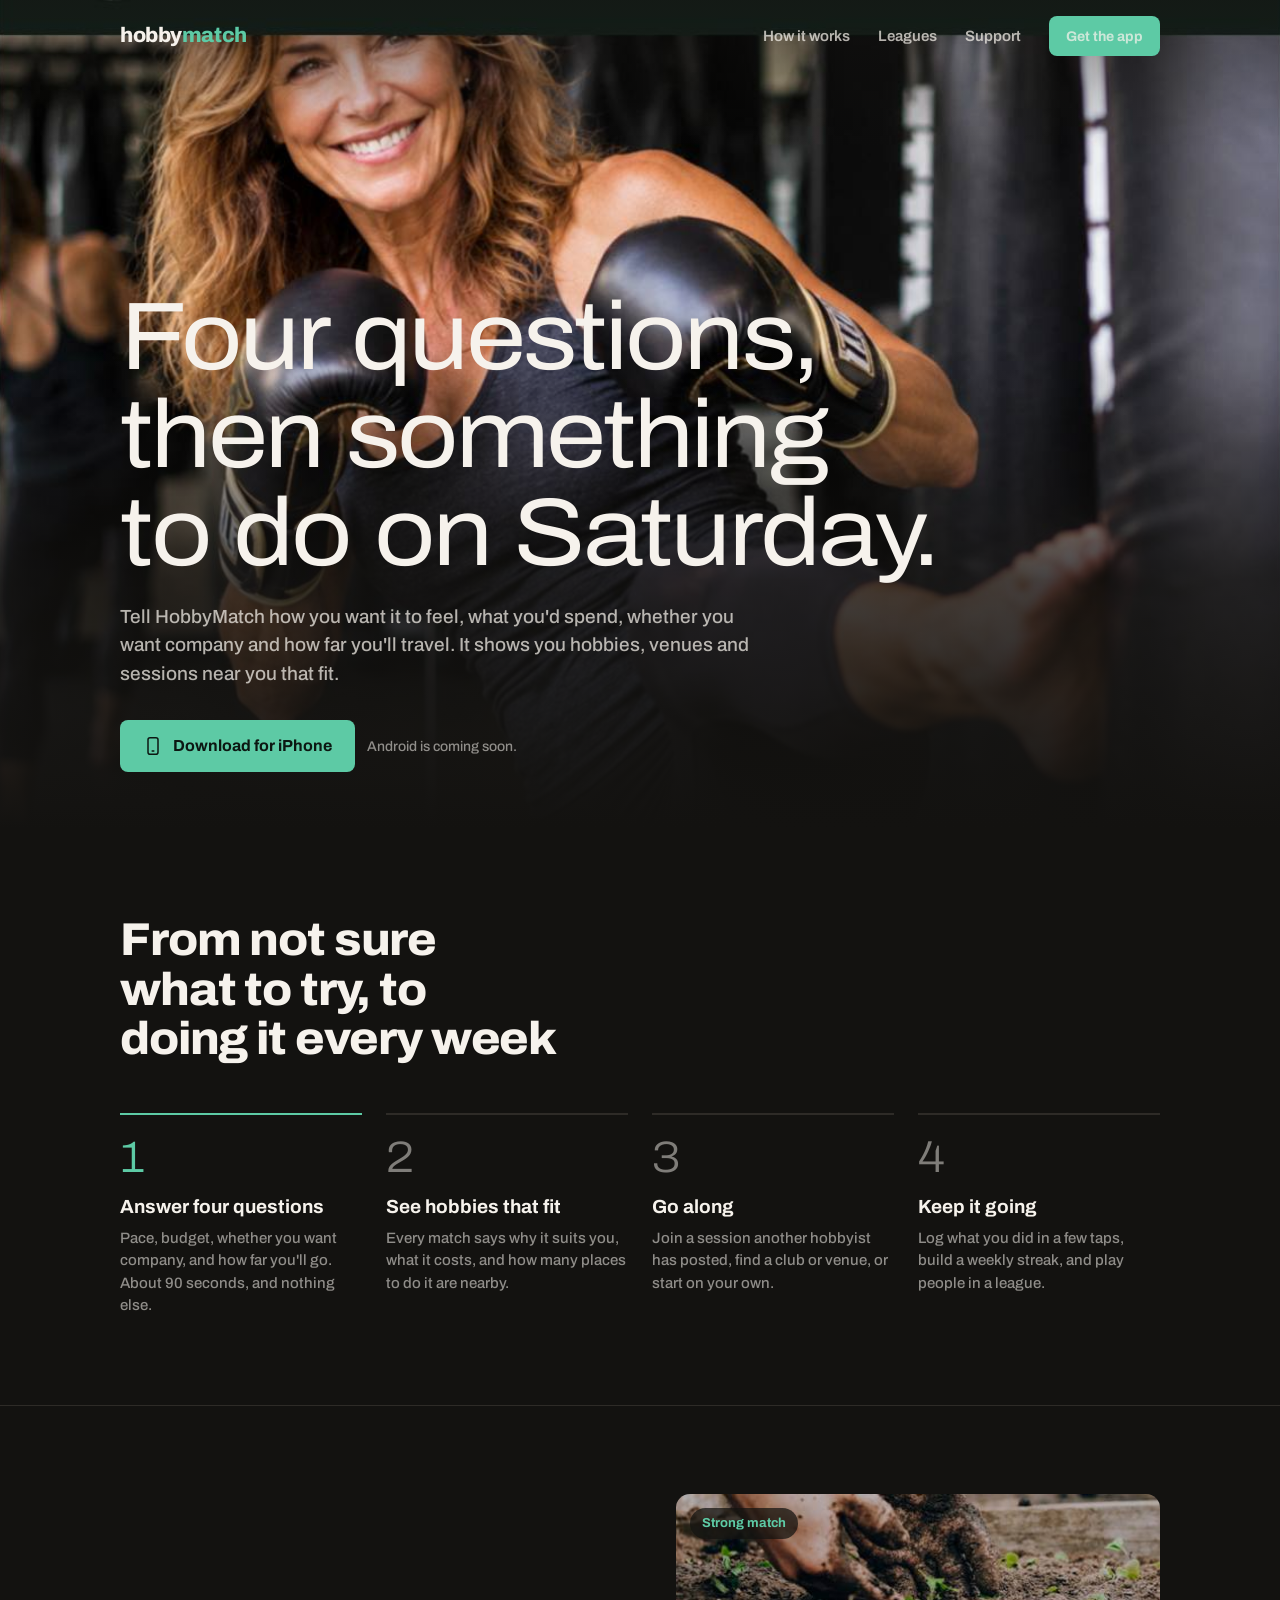
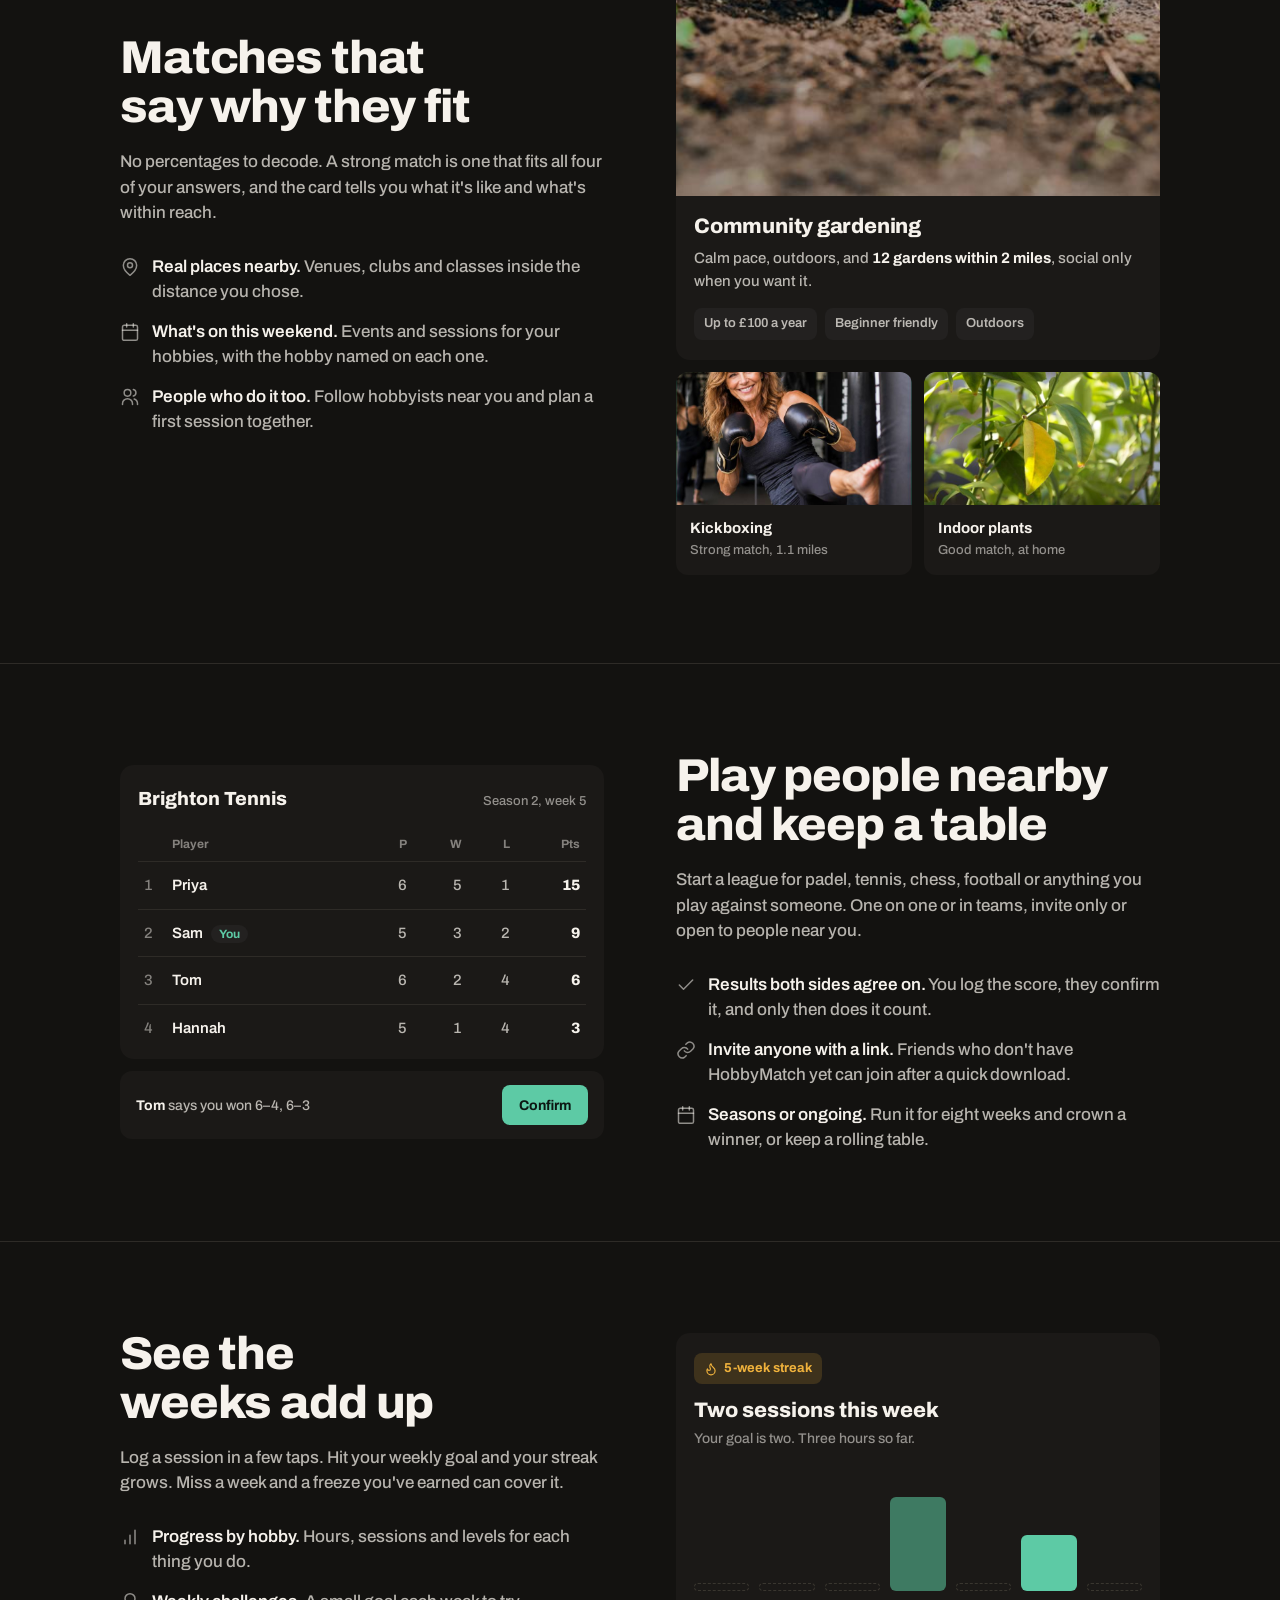
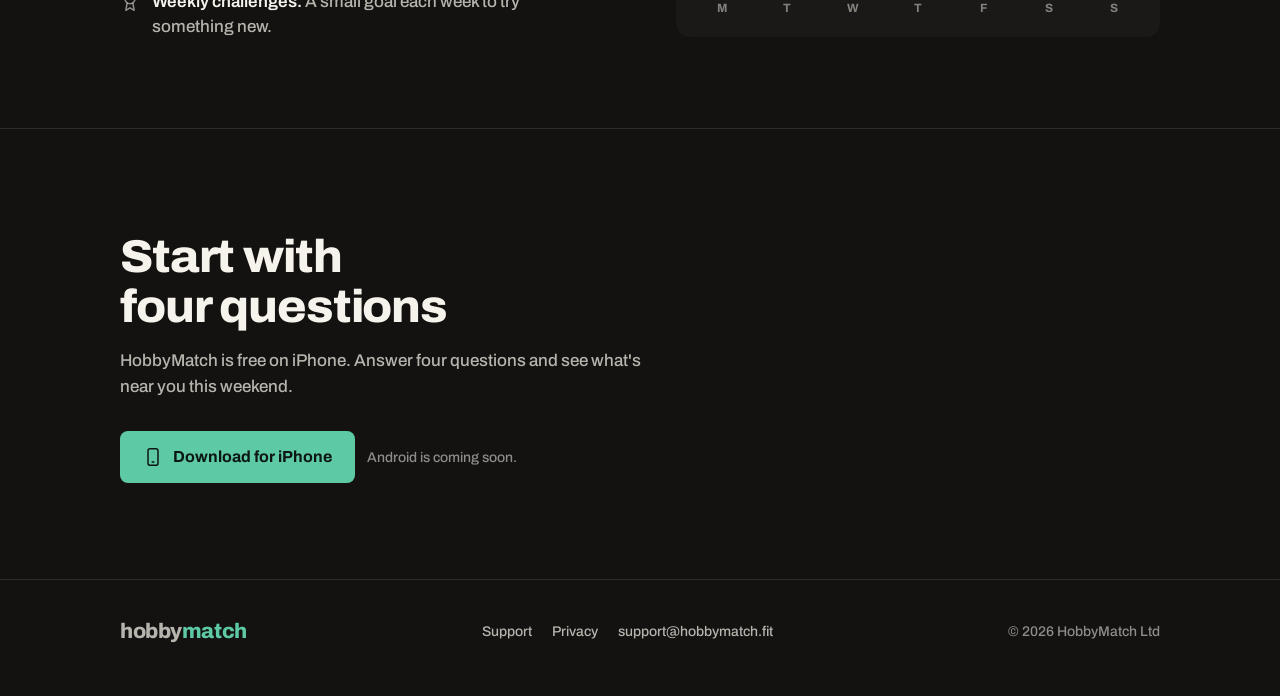
==== index.html @ 9c196d4f "content: no draws in the tennis league example" ====
<!DOCTYPE html>
<html lang="en-GB">
<head>
  <meta charset="utf-8">
  <title>HobbyMatch: find a hobby that fits, near you</title>
  <meta name="viewport" content="width=device-width, initial-scale=1, viewport-fit=cover">
  <meta name="description" content="Answer four questions about pace, budget, company and distance. HobbyMatch shows hobbies, venues, sessions and leagues near you, and helps you keep going.">
  <meta name="theme-color" content="#131210">
  <meta property="og:title" content="HobbyMatch: four questions, then something to do on Saturday">
  <meta property="og:description" content="Hobbies, venues, sessions and leagues near you, picked from four quick questions.">
  <meta property="og:image" content="https://hobbymatch.fit/assets/img/kickboxing.jpg">
  <link rel="preload" href="/assets/fonts/archivo-var.woff" as="font" type="font/woff" crossorigin>
  <link rel="stylesheet" href="/assets/site.css">
</head>
<body>
  <header class="nav">
    <div class="wrap">
      <a class="wordmark" href="/">hobby<span>match</span></a>
      <ul class="nav-links">
        <li class="hide-sm"><a href="#how">How it works</a></li>
        <li class="hide-sm"><a href="#leagues">Leagues</a></li>
        <li class="hide-sm"><a href="/support">Support</a></li>
        <li><a class="btn btn-primary btn-small" href="#get">Get the app</a></li>
      </ul>
    </div>
  </header>

  <main>
    <section class="hero">
      <div class="hero-photo">
        <img src="/assets/img/kickboxing.jpg" srcset="/assets/img/kickboxing-sm.jpg 720w, /assets/img/kickboxing.jpg 1143w" sizes="100vw" alt="A woman in boxing gloves throwing a kick in a gym, smiling.">
      </div>
      <div class="wrap hero-copy">
        <h1 class="display">Four questions, then something to do on Saturday.</h1>
        <p class="hero-sub">Tell HobbyMatch how you want it to feel, what you'd spend, whether you want company and how far you'll travel. It shows you hobbies, venues and sessions near you that fit.</p>
        <div class="store-row">
          <a class="btn btn-primary" href="https://apps.apple.com/app/id6762534449">
            <svg viewBox="0 0 24 24" fill="none" stroke="currentColor" stroke-width="1.8" stroke-linecap="round" stroke-linejoin="round" aria-hidden="true"><rect x="6" y="2" width="12" height="20" rx="2.5"/><path d="M11 18h2"/></svg>
            Download for iPhone
          </a>
          <span class="store-note">Android is coming soon.</span>
        </div>
      </div>
    </section>

    <section class="section" id="how">
      <div class="wrap">
        <h2 class="title">From not sure what to try, to doing it every week</h2>
        <ol class="steps">
          <li>
            <h3>Answer four questions</h3>
            <p>Pace, budget, whether you want company, and how far you'll go. About 90 seconds, and nothing else.</p>
          </li>
          <li>
            <h3>See hobbies that fit</h3>
            <p>Every match says why it suits you, what it costs, and how many places to do it are nearby.</p>
          </li>
          <li>
            <h3>Go along</h3>
            <p>Join a session another hobbyist has posted, find a club or venue, or start on your own.</p>
          </li>
          <li>
            <h3>Keep it going</h3>
            <p>Log what you did in a few taps, build a weekly streak, and play people in a league.</p>
          </li>
        </ol>
      </div>
    </section>

    <section class="section">
      <div class="wrap split">
        <div>
          <h2 class="title">Matches that say why they fit</h2>
          <p class="lede">No percentages to decode. A strong match is one that fits all four of your answers, and the card tells you what it's like and what's within reach.</p>
          <ul class="points">
            <li><svg viewBox="0 0 24 24" fill="none" stroke="currentColor" stroke-width="1.8" stroke-linecap="round" stroke-linejoin="round" aria-hidden="true"><path d="M20 10c0 6-8 12-8 12s-8-6-8-12a8 8 0 0 1 16 0Z"/><circle cx="12" cy="10" r="3"/></svg><span><strong>Real places nearby.</strong> Venues, clubs and classes inside the distance you chose.</span></li>
            <li><svg viewBox="0 0 24 24" fill="none" stroke="currentColor" stroke-width="1.8" stroke-linecap="round" stroke-linejoin="round" aria-hidden="true"><rect x="3" y="4" width="18" height="18" rx="2"/><path d="M16 2v4M8 2v4M3 10h18"/></svg><span><strong>What's on this weekend.</strong> Events and sessions for your hobbies, with the hobby named on each one.</span></li>
            <li><svg viewBox="0 0 24 24" fill="none" stroke="currentColor" stroke-width="1.8" stroke-linecap="round" stroke-linejoin="round" aria-hidden="true"><circle cx="9" cy="7" r="4"/><path d="M3 21v-1a6 6 0 0 1 12 0v1M16 3.1a4 4 0 0 1 0 7.8M21 21v-1a6 6 0 0 0-4-5.6"/></svg><span><strong>People who do it too.</strong> Follow hobbyists near you and plan a first session together.</span></li>
          </ul>
        </div>
        <div class="stage" aria-label="Example of a hobby match in the app">
          <article class="card photo-card">
            <div class="photo">
              <img src="/assets/img/garden.jpg" srcset="/assets/img/garden-sm.jpg 720w, /assets/img/garden.jpg 1200w" sizes="(min-width: 900px) 520px, 100vw" alt="Hands planting seedlings in soil.">
              <span class="pill">Strong match</span>
            </div>
            <div class="body">
              <h3 class="card-title">Community gardening</h3>
              <p class="card-text">Calm pace, outdoors, and <b>12 gardens within 2 miles</b>, social only when you want it.</p>
              <div class="tags"><span class="tag">Up to £100 a year</span><span class="tag">Beginner friendly</span><span class="tag">Outdoors</span></div>
            </div>
          </article>
          <div class="mini-row">
            <div class="mini">
              <img src="/assets/img/kickboxing-sm.jpg" alt="">
              <div><strong>Kickboxing</strong><span>Strong match, 1.1 miles</span></div>
            </div>
            <div class="mini">
              <img src="/assets/img/leaves-sm.jpg" alt="">
              <div><strong>Indoor plants</strong><span>Good match, at home</span></div>
            </div>
          </div>
        </div>
      </div>
    </section>

    <section class="section" id="leagues">
      <div class="wrap split flip">
        <div>
          <h2 class="title">Play people nearby and keep a table</h2>
          <p class="lede">Start a league for padel, tennis, chess, football or anything you play against someone. One on one or in teams, invite only or open to people near you.</p>
          <ul class="points">
            <li><svg viewBox="0 0 24 24" fill="none" stroke="currentColor" stroke-width="1.8" stroke-linecap="round" stroke-linejoin="round" aria-hidden="true"><path d="M20 6 9 17l-5-5"/></svg><span><strong>Results both sides agree on.</strong> You log the score, they confirm it, and only then does it count.</span></li>
            <li><svg viewBox="0 0 24 24" fill="none" stroke="currentColor" stroke-width="1.8" stroke-linecap="round" stroke-linejoin="round" aria-hidden="true"><path d="M10 13a5 5 0 0 0 7.5.5l3-3a5 5 0 0 0-7-7l-1.7 1.7M14 11a5 5 0 0 0-7.5-.5l-3 3a5 5 0 0 0 7 7l1.7-1.7"/></svg><span><strong>Invite anyone with a link.</strong> Friends who don't have HobbyMatch yet can join after a quick download.</span></li>
            <li><svg viewBox="0 0 24 24" fill="none" stroke="currentColor" stroke-width="1.8" stroke-linecap="round" stroke-linejoin="round" aria-hidden="true"><rect x="3" y="4" width="18" height="18" rx="2"/><path d="M16 2v4M8 2v4M3 10h18"/></svg><span><strong>Seasons or ongoing.</strong> Run it for eight weeks and crown a winner, or keep a rolling table.</span></li>
          </ul>
        </div>
        <div class="stage" aria-label="Example of a league table in the app">
          <div class="card table-card">
            <div class="table-head"><strong>Brighton Tennis</strong><span>Season 2, week 5</span></div>
            <table class="league">
              <thead><tr><th scope="col"><span class="visually-hidden">Position</span></th><th scope="col">Player</th><th scope="col">P</th><th scope="col">W</th><th scope="col">L</th><th scope="col">Pts</th></tr></thead>
              <tbody>
                <tr><td>1</td><td>Priya</td><td>6</td><td>5</td><td>1</td><td>15</td></tr>
                <tr class="you"><td>2</td><td>Sam</td><td>5</td><td>3</td><td>2</td><td>9</td></tr>
                <tr><td>3</td><td>Tom</td><td>6</td><td>2</td><td>4</td><td>6</td></tr>
                <tr><td>4</td><td>Hannah</td><td>5</td><td>1</td><td>4</td><td>3</td></tr>
              </tbody>
            </table>
          </div>
          <div class="confirm"><span><b>Tom</b> says you won 6–4, 6–3</span><span class="btn btn-primary btn-small" aria-hidden="true">Confirm</span></div>
        </div>
      </div>
    </section>

    <section class="section">
      <div class="wrap split">
        <div>
          <h2 class="title">See the weeks add up</h2>
          <p class="lede">Log a session in a few taps. Hit your weekly goal and your streak grows. Miss a week and a freeze you've earned can cover it.</p>
          <ul class="points">
            <li><svg viewBox="0 0 24 24" fill="none" stroke="currentColor" stroke-width="1.8" stroke-linecap="round" stroke-linejoin="round" aria-hidden="true"><path d="M12 20V10M18 20V4M6 20v-4"/></svg><span><strong>Progress by hobby.</strong> Hours, sessions and levels for each thing you do.</span></li>
            <li><svg viewBox="0 0 24 24" fill="none" stroke="currentColor" stroke-width="1.8" stroke-linecap="round" stroke-linejoin="round" aria-hidden="true"><circle cx="12" cy="8" r="6"/><path d="M15.5 13.5 17 22l-5-3-5 3 1.5-8.5"/></svg><span><strong>Weekly challenges.</strong> A small goal each week to try something new.</span></li>
          </ul>
        </div>
        <div class="stage" aria-label="Example of a week of progress in the app">
          <div class="card week-card">
            <span class="streak-tag"><svg viewBox="0 0 24 24" fill="none" stroke="currentColor" stroke-width="2" stroke-linecap="round" stroke-linejoin="round" aria-hidden="true"><path d="M8.5 14.5A2.5 2.5 0 0 0 11 12c0-1.4-.5-2-1-3-1.1-2.1-.2-4 2-6 .5 2.5 2 4.9 4 6.5 2 1.6 3 3.5 3 5.5a7 7 0 1 1-14 0c0-1.2.4-2.3 1-3.2.4 1.5 1.5 2.7 2.5 2.7Z"/></svg>5-week streak</span>
            <p class="week-title">Two sessions this week</p>
            <p class="week-sub">Your goal is two. Three hours so far.</p>
            <div class="bars" aria-hidden="true">
              <i class="none"></i><i class="none"></i><i class="none"></i><i style="height:78%"></i><i class="none"></i><i class="today" style="height:46%"></i><i class="none"></i>
            </div>
            <div class="days" aria-hidden="true"><span>M</span><span>T</span><span>W</span><span>T</span><span>F</span><span>S</span><span>S</span></div>
          </div>
        </div>
      </div>
    </section>

    <section class="section closing" id="get">
      <div class="wrap">
        <h2 class="title">Start with four questions</h2>
        <p class="lede">HobbyMatch is free on iPhone. Answer four questions and see what's near you this weekend.</p>
        <div class="store-row">
          <a class="btn btn-primary" href="https://apps.apple.com/app/id6762534449">
            <svg viewBox="0 0 24 24" fill="none" stroke="currentColor" stroke-width="1.8" stroke-linecap="round" stroke-linejoin="round" aria-hidden="true"><rect x="6" y="2" width="12" height="20" rx="2.5"/><path d="M11 18h2"/></svg>
            Download for iPhone
          </a>
          <span class="store-note">Android is coming soon.</span>
        </div>
      </div>
    </section>
  </main>

  <footer class="footer">
    <div class="wrap">
      <a class="wordmark" href="/">hobby<span>match</span></a>
      <nav aria-label="Footer">
        <a href="/support">Support</a>
        <a href="/privacy">Privacy</a>
        <a href="mailto:support@hobbymatch.fit">support@hobbymatch.fit</a>
      </nav>
      <span>&copy; 2026 HobbyMatch Ltd</span>
    </div>
  </footer>
</body>
</html>
---- assets/site.css ----
/* HobbyMatch website — built on the app's design foundations
   (design_handoff_hobbymatch/01-foundations.md in the app repo):
   warm neutrals, mint for the next action only, amber for streaks,
   Archivo throughout, radius 8/10/12/14/999, two elevation levels. */

@font-face {
  font-family: "Archivo";
  src: url("/assets/fonts/archivo-var.woff") format("woff");
  font-weight: 300 800;
  font-stretch: 62% 125%;
  font-display: swap;
}

:root {
  --bg: #131210;
  --surface: #1B1917;
  --raised: #232120;
  --hairline: #2E2B27;
  --border: #3A3733;
  --track: #39362F;
  --accent: #5DCAA5;
  --accent-pressed: #4BB48F;
  --accent-muted: #3E7A62;
  --on-accent: #0C1712;
  --streak: #F0B23C;
  --streak-surface: rgba(240, 178, 60, .16);
  --text: #F6F2EC;
  --text-2: rgba(246, 242, 236, .72);
  --text-3: rgba(246, 242, 236, .55);
  --text-4: rgba(246, 242, 236, .48);
  --scrim: rgba(19, 18, 16, .72);
  --gutter: 20px;
  --max: 1120px;
  color-scheme: dark;
}

* { box-sizing: border-box; margin: 0; padding: 0; }
html { -webkit-text-size-adjust: 100%; }
body {
  background: var(--bg);
  color: var(--text);
  font-family: "Archivo", system-ui, -apple-system, "Segoe UI", sans-serif;
  font-weight: 500;
  font-size: 17px;
  line-height: 1.5;
  -webkit-font-smoothing: antialiased;
  overflow-x: hidden;
}
img { display: block; max-width: 100%; }
a { color: inherit; }
:focus-visible { outline: 2px solid var(--accent); outline-offset: 3px; border-radius: 4px; }

.wrap { width: 100%; max-width: var(--max); margin: 0 auto; padding: 0 var(--gutter); }
@media (min-width: 760px) { :root { --gutter: 40px; } }

/* ── wordmark & nav ─────────────────────────────────────────────── */
.wordmark { font-weight: 800; font-size: 21px; letter-spacing: -.02em; text-decoration: none; color: var(--text); }
.wordmark span { color: var(--accent); }
.nav { position: absolute; inset: 0 0 auto 0; z-index: 3; }
.nav .wrap { display: flex; align-items: center; justify-content: space-between; height: 72px; gap: 16px; }
.nav-links { display: flex; align-items: center; gap: 28px; list-style: none; font-size: 15px; font-weight: 600; }
.nav-links a { text-decoration: none; color: var(--text-2); }
.nav-links a:hover { color: var(--text); }
.nav-links .hide-sm { display: none; }
@media (min-width: 760px) { .nav-links .hide-sm { display: list-item; } }
.nav.solid { position: static; border-bottom: 1px solid var(--hairline); }

/* ── buttons ───────────────────────────────────────────────────── */
.btn {
  display: inline-flex; align-items: center; justify-content: center; gap: 10px;
  min-height: 52px; padding: 0 22px; border-radius: 8px;
  font: inherit; font-weight: 700; font-size: 16px; text-decoration: none; cursor: pointer;
  border: 1px solid transparent; transition: transform .12s ease, background-color .12s ease;
}
.btn:active { transform: scale(.98); }
.btn-primary { background: var(--accent); color: var(--on-accent); }
.btn-primary:hover { background: var(--accent-pressed); }
.btn-secondary { background: transparent; color: var(--text); border-color: var(--border); }
.btn-secondary:hover { background: var(--surface); }
.btn-small { min-height: 40px; padding: 0 16px; font-size: 14px; }
.btn svg { width: 20px; height: 20px; flex: none; }
.store-row { display: flex; flex-wrap: wrap; gap: 12px; align-items: center; }
.store-note { font-size: 14px; color: var(--text-3); }

/* ── hero ──────────────────────────────────────────────────────── */
.hero { position: relative; min-height: 92vh; min-height: 92svh; display: flex; align-items: flex-end; }
.hero-photo { position: absolute; inset: 0; overflow: hidden; }
.hero-photo img { width: 100%; height: 100%; object-fit: cover; object-position: 22% 0; }
@media (min-width: 900px) { .hero-photo img { object-position: 50% 8%; } }
.hero-photo::after {
  /* Photo fades to the page across its lower half only (foundations, photography rule 2),
     plus a light top veil so the nav stays legible. */
  content: ""; position: absolute; inset: 0;
  background:
    linear-gradient(180deg, rgba(19,18,16,.55) 0, rgba(19,18,16,0) 18%),
    linear-gradient(180deg, rgba(19,18,16,0) 42%, rgba(19,18,16,.78) 70%, var(--bg) 100%);
}
.hero-copy { position: relative; z-index: 2; padding-bottom: 56px; }
.display {
  font-weight: 400; font-stretch: 112%;
  font-size: clamp(42px, 8.4vw, 96px); line-height: 1.02; letter-spacing: -.03em;
  max-width: 13ch; text-wrap: balance;
}
.hero-sub { margin-top: 20px; max-width: 34em; font-size: clamp(17px, 1.6vw, 19px); color: var(--text-2); }
.hero .store-row { margin-top: 32px; }
@media (prefers-reduced-motion: no-preference) {
  .hero-copy > * { animation: rise .7s cubic-bezier(.2,.7,.2,1) both; }
  .hero-copy > :nth-child(2) { animation-delay: .08s; }
  .hero-copy > :nth-child(3) { animation-delay: .16s; }
  @keyframes rise { from { opacity: 0; transform: translateY(14px); } to { opacity: 1; transform: none; } }
}

/* ── sections ──────────────────────────────────────────────────── */
.section { padding: 64px 0; }
@media (min-width: 760px) { .section { padding: 88px 0; } }
.section + .section { border-top: 1px solid var(--hairline); }
.title {
  font-weight: 800; font-stretch: 104%;
  font-size: clamp(30px, 4.2vw, 46px); line-height: 1.08; letter-spacing: -.025em;
  max-width: 18ch; text-wrap: balance;
}
.lede { margin-top: 16px; max-width: 32em; color: var(--text-2); }
.split { display: grid; gap: 48px; align-items: center; }
@media (min-width: 900px) {
  .split { grid-template-columns: 1fr 1fr; gap: 72px; }
  .split.flip > :first-child { order: 2; }
}
.points { list-style: none; margin-top: 28px; display: grid; gap: 14px; max-width: 32em; }
.points li { display: grid; grid-template-columns: 20px 1fr; gap: 12px; color: var(--text-2); }
.points svg { width: 20px; height: 20px; margin-top: 3px; color: var(--text-3); }
.points strong { color: var(--text); font-weight: 600; }

/* How it works — a real sequence, so it's numbered. */
.steps { list-style: none; margin-top: 48px; display: grid; gap: 28px; counter-reset: step; }
@media (min-width: 760px) { .steps { grid-template-columns: repeat(4, 1fr); gap: 24px; } }
.steps li { counter-increment: step; padding-top: 20px; border-top: 2px solid var(--hairline); }
.steps li:first-child { border-top-color: var(--accent); }
.steps li::before {
  content: counter(step); display: block; font-weight: 300; font-stretch: 112%;
  font-size: 44px; line-height: 1; color: var(--text-4); margin-bottom: 16px;
}
.steps li:first-child::before { color: var(--accent); }
.steps h3 { font-size: 19px; font-weight: 700; line-height: 1.25; }
.steps p { margin-top: 8px; font-size: 15px; color: var(--text-3); }

/* ── product pieces, drawn with the app's own components ────────── */
.stage { position: relative; }
.card { background: var(--surface); border-radius: 14px; overflow: hidden; }
.photo-card .photo { position: relative; aspect-ratio: 16 / 10; }
.photo-card .photo img { width: 100%; height: 100%; object-fit: cover; }
.pill {
  position: absolute; top: 14px; left: 14px; padding: 6px 12px; border-radius: 999px;
  background: var(--scrim); color: var(--accent); font-size: 13px; font-weight: 700;
}
.photo-card .body { padding: 18px 18px 20px; }
.card-title { font-size: 21px; font-weight: 800; line-height: 1.2; letter-spacing: -.01em; }
.card-text { margin-top: 8px; font-size: 15px; color: var(--text-2); }
.card-text b { color: var(--text); font-weight: 700; }
.tags { display: flex; flex-wrap: wrap; gap: 8px; margin-top: 16px; }
.tag { padding: 6px 10px; border-radius: 8px; background: var(--raised); color: var(--text-2); font-size: 13px; font-weight: 600; }
.mini-row { display: grid; grid-template-columns: 1fr 1fr; gap: 12px; margin-top: 12px; }
.mini { background: var(--surface); border-radius: 12px; overflow: hidden; }
.mini img { width: 100%; aspect-ratio: 16 / 9; object-fit: cover; }
.mini div { padding: 12px 14px 14px; }
.mini strong { display: block; font-size: 15px; font-weight: 700; }
.mini span { display: block; margin-top: 2px; font-size: 13px; color: var(--text-3); }

/* League table */
.table-card { padding: 20px 18px 8px; }
.table-head { display: flex; align-items: baseline; justify-content: space-between; gap: 12px; }
.table-head strong { font-size: 19px; font-weight: 800; }
.table-head span { font-size: 13px; color: var(--text-3); }
.league { width: 100%; border-collapse: collapse; margin-top: 14px; font-size: 15px; font-variant-numeric: tabular-nums; }
.league th { text-align: right; font-size: 12px; font-weight: 700; color: var(--text-4); padding: 8px 6px; }
.league th:nth-child(2) { text-align: left; }
.league td { text-align: right; padding: 12px 6px; border-top: 1px solid var(--hairline); color: var(--text-2); }
.league td:first-child { text-align: left; width: 28px; color: var(--text-4); }
.league td:nth-child(2) { text-align: left; color: var(--text); font-weight: 600; }
.league td:last-child { color: var(--text); font-weight: 800; }
.league tr.you td:nth-child(2)::after { content: "You"; margin-left: 8px; padding: 2px 8px; border-radius: 999px; background: var(--raised); color: var(--accent); font-size: 12px; font-weight: 700; }
.confirm {
  display: flex; align-items: center; justify-content: space-between; gap: 12px;
  margin-top: 12px; padding: 14px 16px; border-radius: 12px; background: var(--surface);
  font-size: 14px; color: var(--text-2);
}
.confirm b { color: var(--text); font-weight: 700; }

/* Progress week */
.week-card { padding: 20px 18px; }
.streak-tag { display: inline-flex; align-items: center; gap: 6px; padding: 6px 10px; border-radius: 8px; background: var(--streak-surface); color: var(--streak); font-size: 13px; font-weight: 700; }
.streak-tag svg { width: 14px; height: 14px; }
.week-title { margin-top: 14px; font-size: 21px; font-weight: 800; line-height: 1.2; }
.week-sub { margin-top: 4px; font-size: 14px; color: var(--text-3); }
.bars { display: grid; grid-template-columns: repeat(7, 1fr); gap: 10px; align-items: end; height: 120px; margin-top: 22px; }
.bars i { display: block; border-radius: 6px; background: var(--accent-muted); }
.bars i.none { height: 8px !important; background: transparent; border: 1.5px dashed var(--track); }
.bars i.today { background: var(--accent); }
.days { display: grid; grid-template-columns: repeat(7, 1fr); gap: 10px; margin-top: 8px; text-align: center; font-size: 12px; font-weight: 700; color: var(--text-4); }

/* ── closing call to action & footer ───────────────────────────── */
.closing { padding: 104px 0 96px; }
.closing .title { max-width: 16ch; }
.closing .store-row { margin-top: 32px; }
.footer { border-top: 1px solid var(--hairline); padding: 36px 0 48px; font-size: 14px; color: var(--text-3); }
.footer .wrap { display: flex; flex-wrap: wrap; gap: 16px 32px; align-items: center; justify-content: space-between; }
.footer nav { display: flex; flex-wrap: wrap; gap: 20px; }
.footer a { color: var(--text-2); text-decoration: none; }
.footer a:hover { color: var(--text); }

/* ── plain text pages (privacy, support) ───────────────────────── */
.page { padding: 64px 0 96px; }
.page .wrap { max-width: 760px; }
.page h1 { font-weight: 800; font-stretch: 104%; font-size: clamp(32px, 5vw, 44px); line-height: 1.08; letter-spacing: -.025em; }
.page .updated { margin-top: 10px; font-size: 14px; color: var(--text-3); }
.page h2 { margin-top: 40px; font-size: 21px; font-weight: 800; line-height: 1.2; }
.page p, .page li { margin-top: 12px; color: var(--text-2); max-width: 66ch; }
.page ul { padding-left: 20px; }
.page a { color: var(--accent); }
.page strong { color: var(--text); font-weight: 600; }
.contact-card { margin-top: 32px; padding: 22px 20px; border-radius: 14px; background: var(--surface); }
.contact-card p:first-child { margin-top: 0; }
.visually-hidden { position: absolute; width: 1px; height: 1px; overflow: hidden; clip: rect(0 0 0 0); white-space: nowrap; }
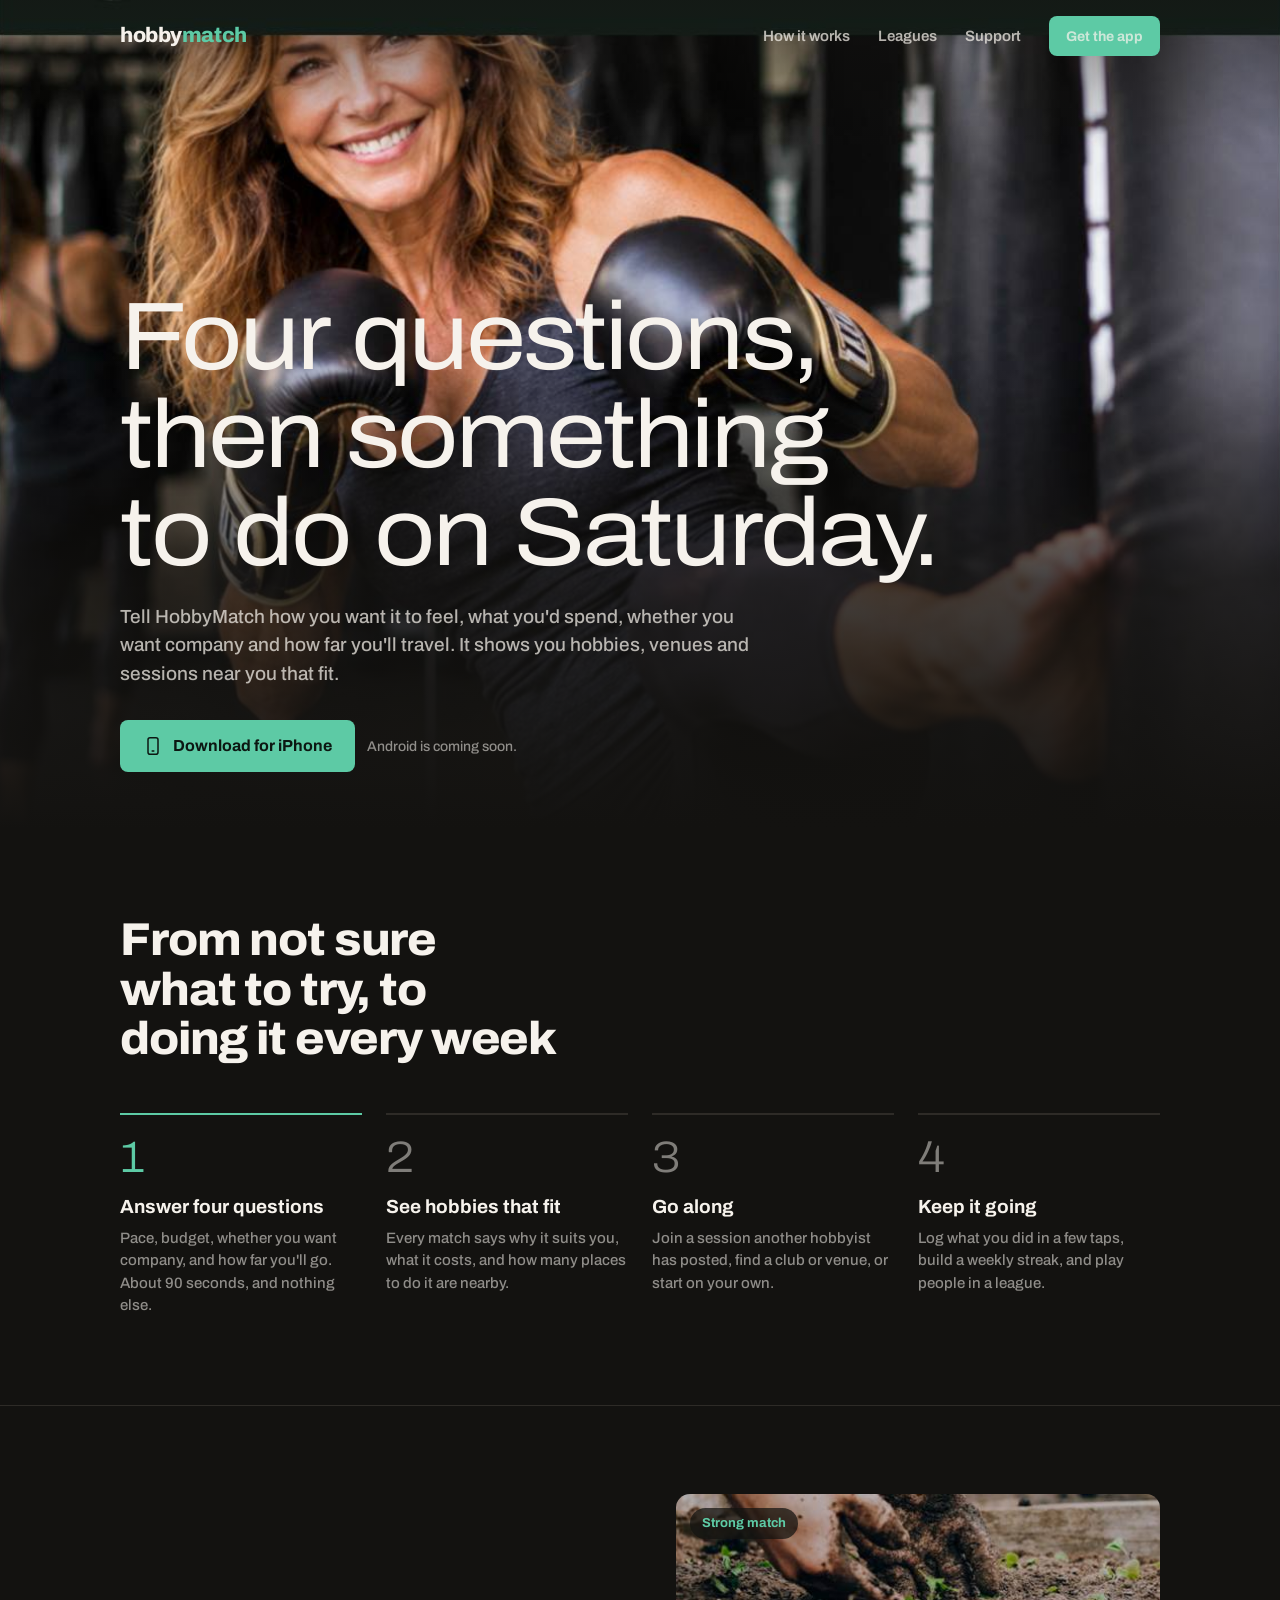
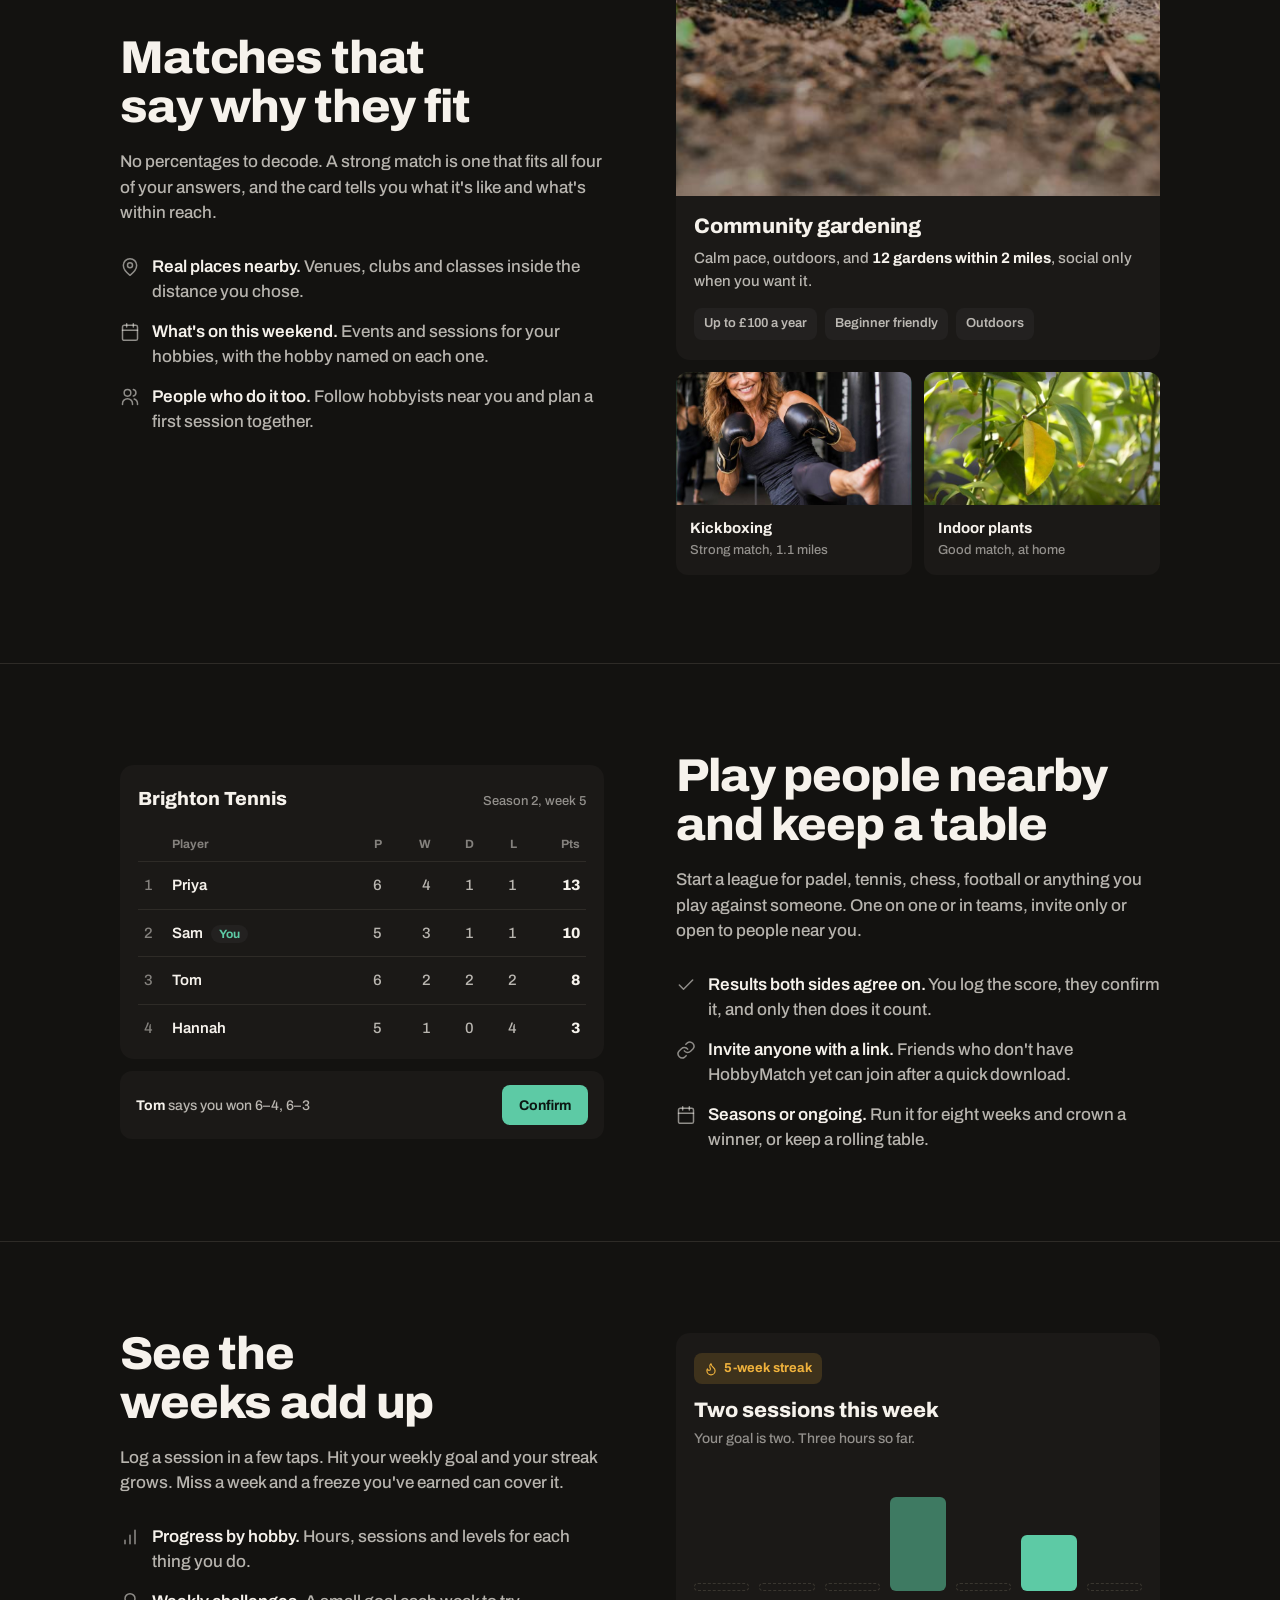
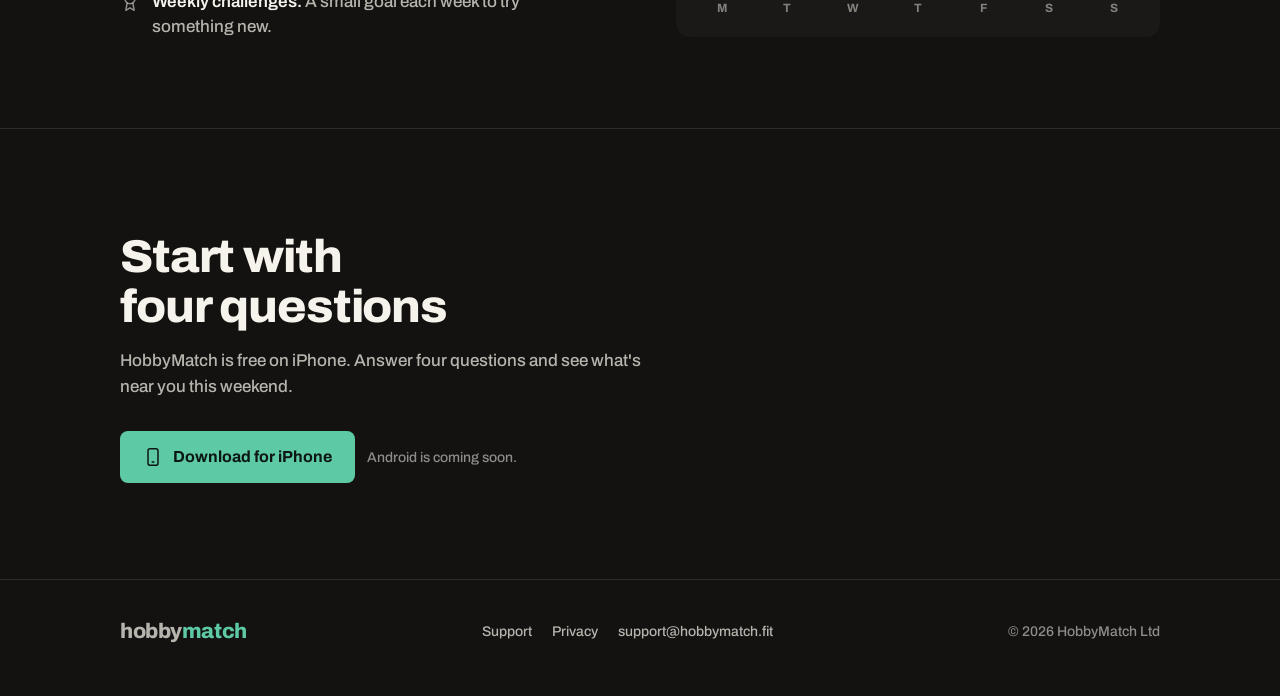
==== commit 26c839cb: "content: site icon for Google, site name, and no long dashes" ====
--- a/index.html
+++ b/index.html
@@ -11,6 +11,10 @@
   <meta property="og:image" content="https://hobbymatch.fit/assets/img/kickboxing.jpg">
   <link rel="preload" href="/assets/fonts/archivo-var.woff" as="font" type="font/woff" crossorigin>
   <link rel="stylesheet" href="/assets/site.css">
+  <link rel="icon" href="/favicon.ico" sizes="48x48">
+  <link rel="icon" type="image/png" sizes="192x192" href="/assets/img/icon-192.png">
+  <link rel="apple-touch-icon" href="/apple-touch-icon.png">
+  <script type="application/ld+json">{"@context":"https://schema.org","@type":"WebSite","name":"HobbyMatch","alternateName":"HobbyMatch app","url":"https://hobbymatch.fit/"}</script>
 </head>
 <body>
   <header class="nav">
@@ -119,12 +123,12 @@
           <div class="card table-card">
             <div class="table-head"><strong>Brighton Tennis</strong><span>Season 2, week 5</span></div>
             <table class="league">
-              <thead><tr><th scope="col"><span class="visually-hidden">Position</span></th><th scope="col">Player</th><th scope="col">P</th><th scope="col">W</th><th scope="col">L</th><th scope="col">Pts</th></tr></thead>
+              <thead><tr><th scope="col"><span class="visually-hidden">Position</span></th><th scope="col">Player</th><th scope="col">P</th><th scope="col">W</th><th scope="col">D</th><th scope="col">L</th><th scope="col">Pts</th></tr></thead>
               <tbody>
-                <tr><td>1</td><td>Priya</td><td>6</td><td>5</td><td>1</td><td>15</td></tr>
-                <tr class="you"><td>2</td><td>Sam</td><td>5</td><td>3</td><td>2</td><td>9</td></tr>
-                <tr><td>3</td><td>Tom</td><td>6</td><td>2</td><td>4</td><td>6</td></tr>
-                <tr><td>4</td><td>Hannah</td><td>5</td><td>1</td><td>4</td><td>3</td></tr>
+                <tr><td>1</td><td>Priya</td><td>6</td><td>4</td><td>1</td><td>1</td><td>13</td></tr>
+                <tr class="you"><td>2</td><td>Sam</td><td>5</td><td>3</td><td>1</td><td>1</td><td>10</td></tr>
+                <tr><td>3</td><td>Tom</td><td>6</td><td>2</td><td>2</td><td>2</td><td>8</td></tr>
+                <tr><td>4</td><td>Hannah</td><td>5</td><td>1</td><td>0</td><td>4</td><td>3</td></tr>
               </tbody>
             </table>
           </div>
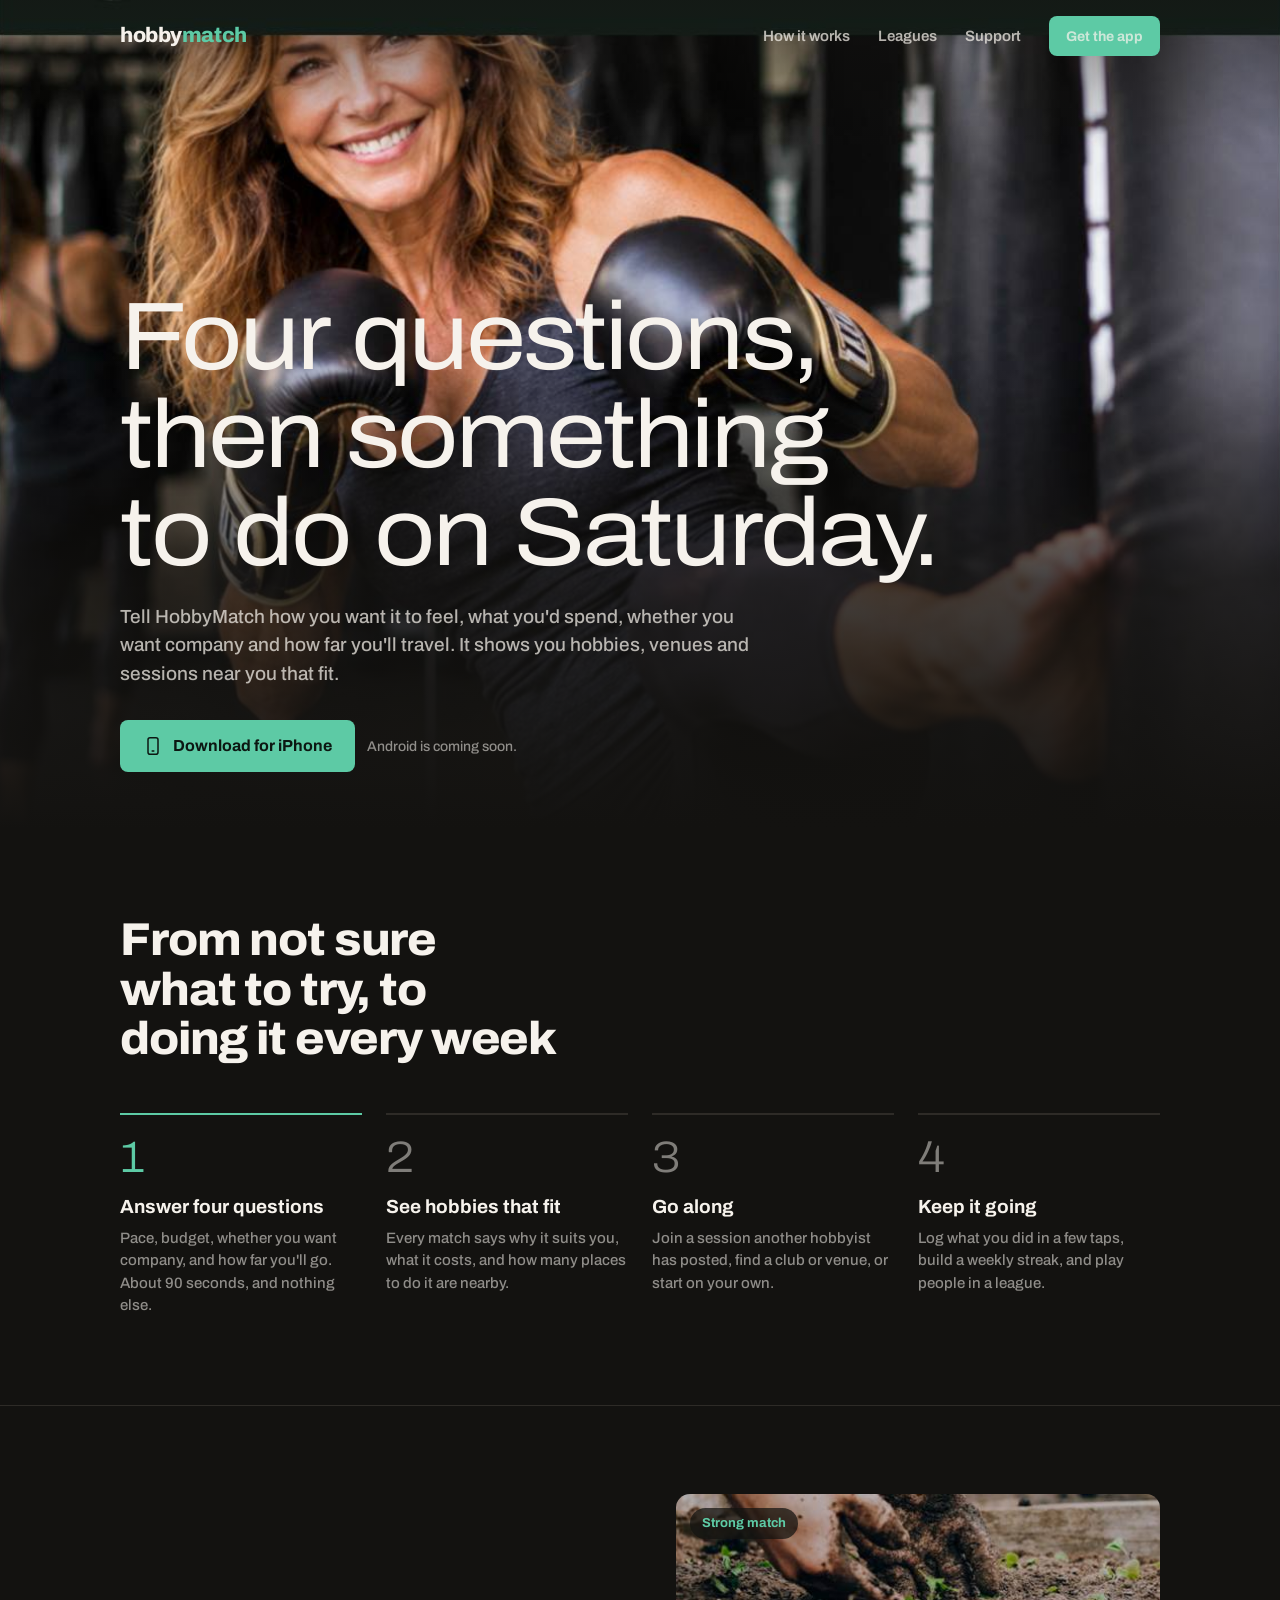
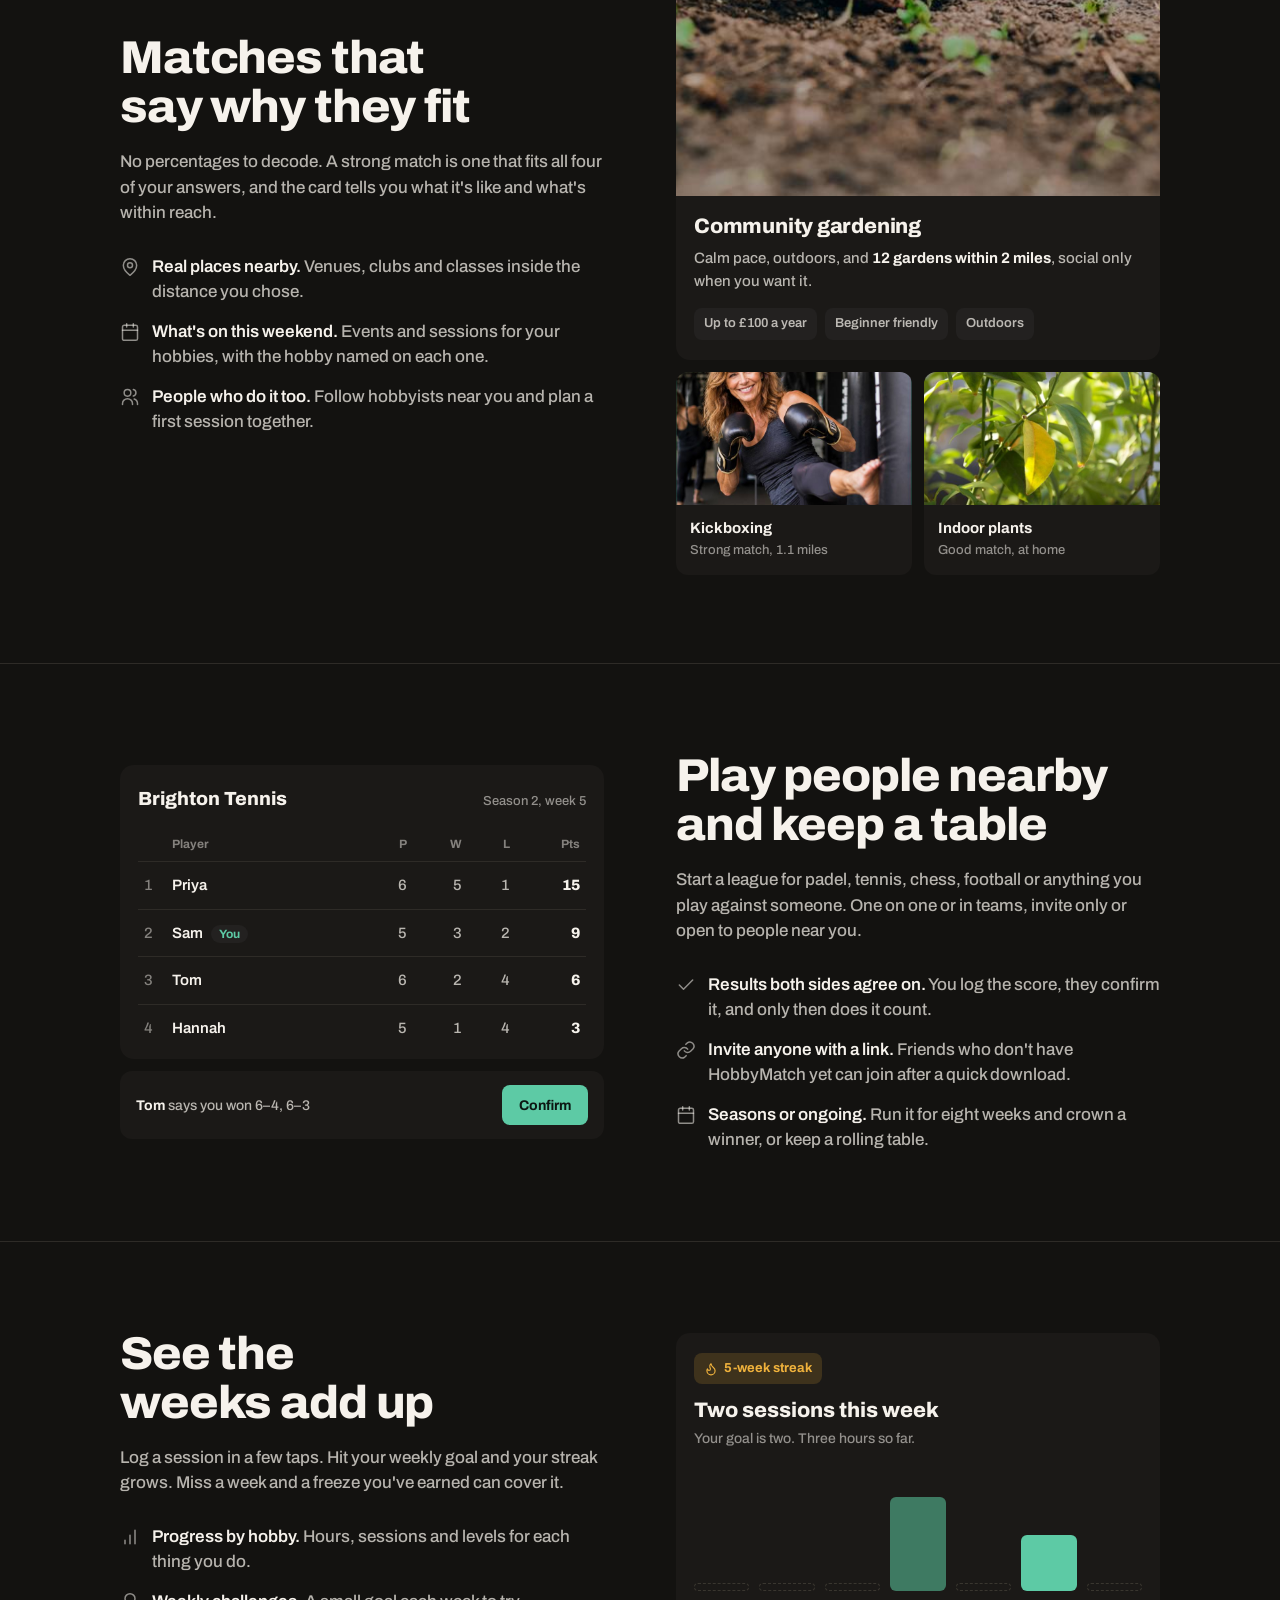
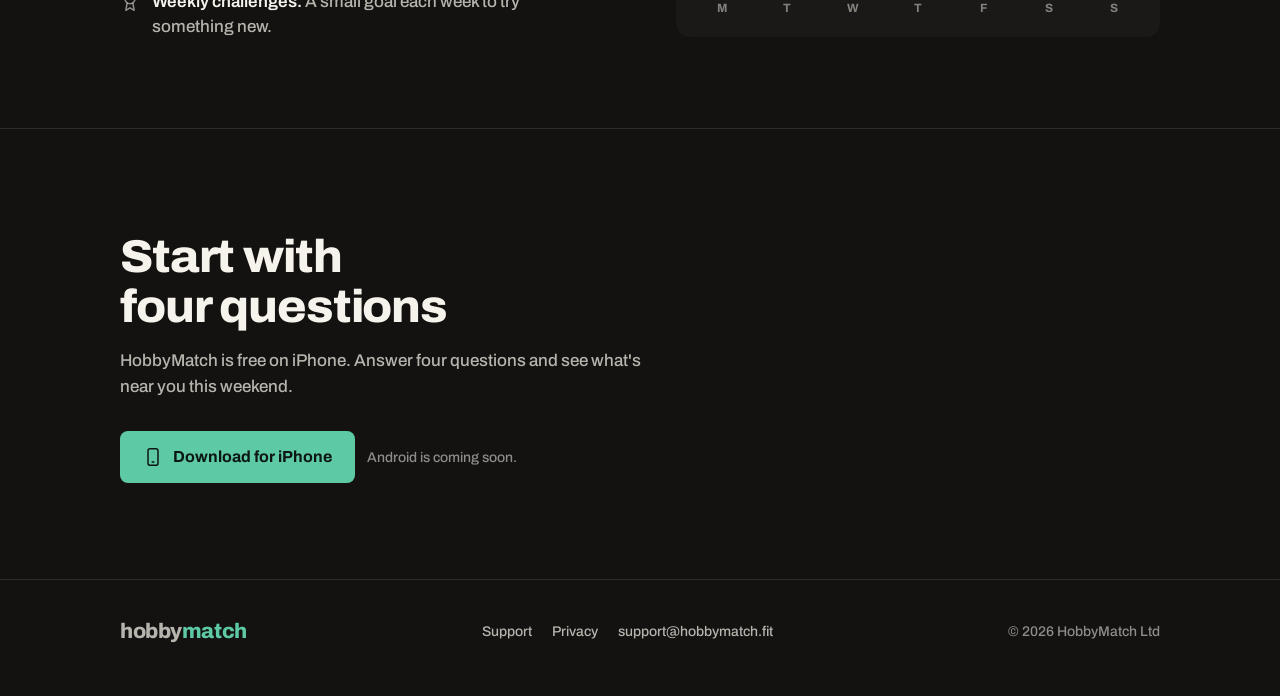
==== commit 7a40c910: "Merge pull request #5 from hobbymatchofficial-maker/claude/no-draws" ====
--- a/index.html
+++ b/index.html
@@ -123,12 +123,12 @@
           <div class="card table-card">
             <div class="table-head"><strong>Brighton Tennis</strong><span>Season 2, week 5</span></div>
             <table class="league">
-              <thead><tr><th scope="col"><span class="visually-hidden">Position</span></th><th scope="col">Player</th><th scope="col">P</th><th scope="col">W</th><th scope="col">D</th><th scope="col">L</th><th scope="col">Pts</th></tr></thead>
+              <thead><tr><th scope="col"><span class="visually-hidden">Position</span></th><th scope="col">Player</th><th scope="col">P</th><th scope="col">W</th><th scope="col">L</th><th scope="col">Pts</th></tr></thead>
               <tbody>
-                <tr><td>1</td><td>Priya</td><td>6</td><td>4</td><td>1</td><td>1</td><td>13</td></tr>
-                <tr class="you"><td>2</td><td>Sam</td><td>5</td><td>3</td><td>1</td><td>1</td><td>10</td></tr>
-                <tr><td>3</td><td>Tom</td><td>6</td><td>2</td><td>2</td><td>2</td><td>8</td></tr>
-                <tr><td>4</td><td>Hannah</td><td>5</td><td>1</td><td>0</td><td>4</td><td>3</td></tr>
+                <tr><td>1</td><td>Priya</td><td>6</td><td>5</td><td>1</td><td>15</td></tr>
+                <tr class="you"><td>2</td><td>Sam</td><td>5</td><td>3</td><td>2</td><td>9</td></tr>
+                <tr><td>3</td><td>Tom</td><td>6</td><td>2</td><td>4</td><td>6</td></tr>
+                <tr><td>4</td><td>Hannah</td><td>5</td><td>1</td><td>4</td><td>3</td></tr>
               </tbody>
             </table>
           </div>
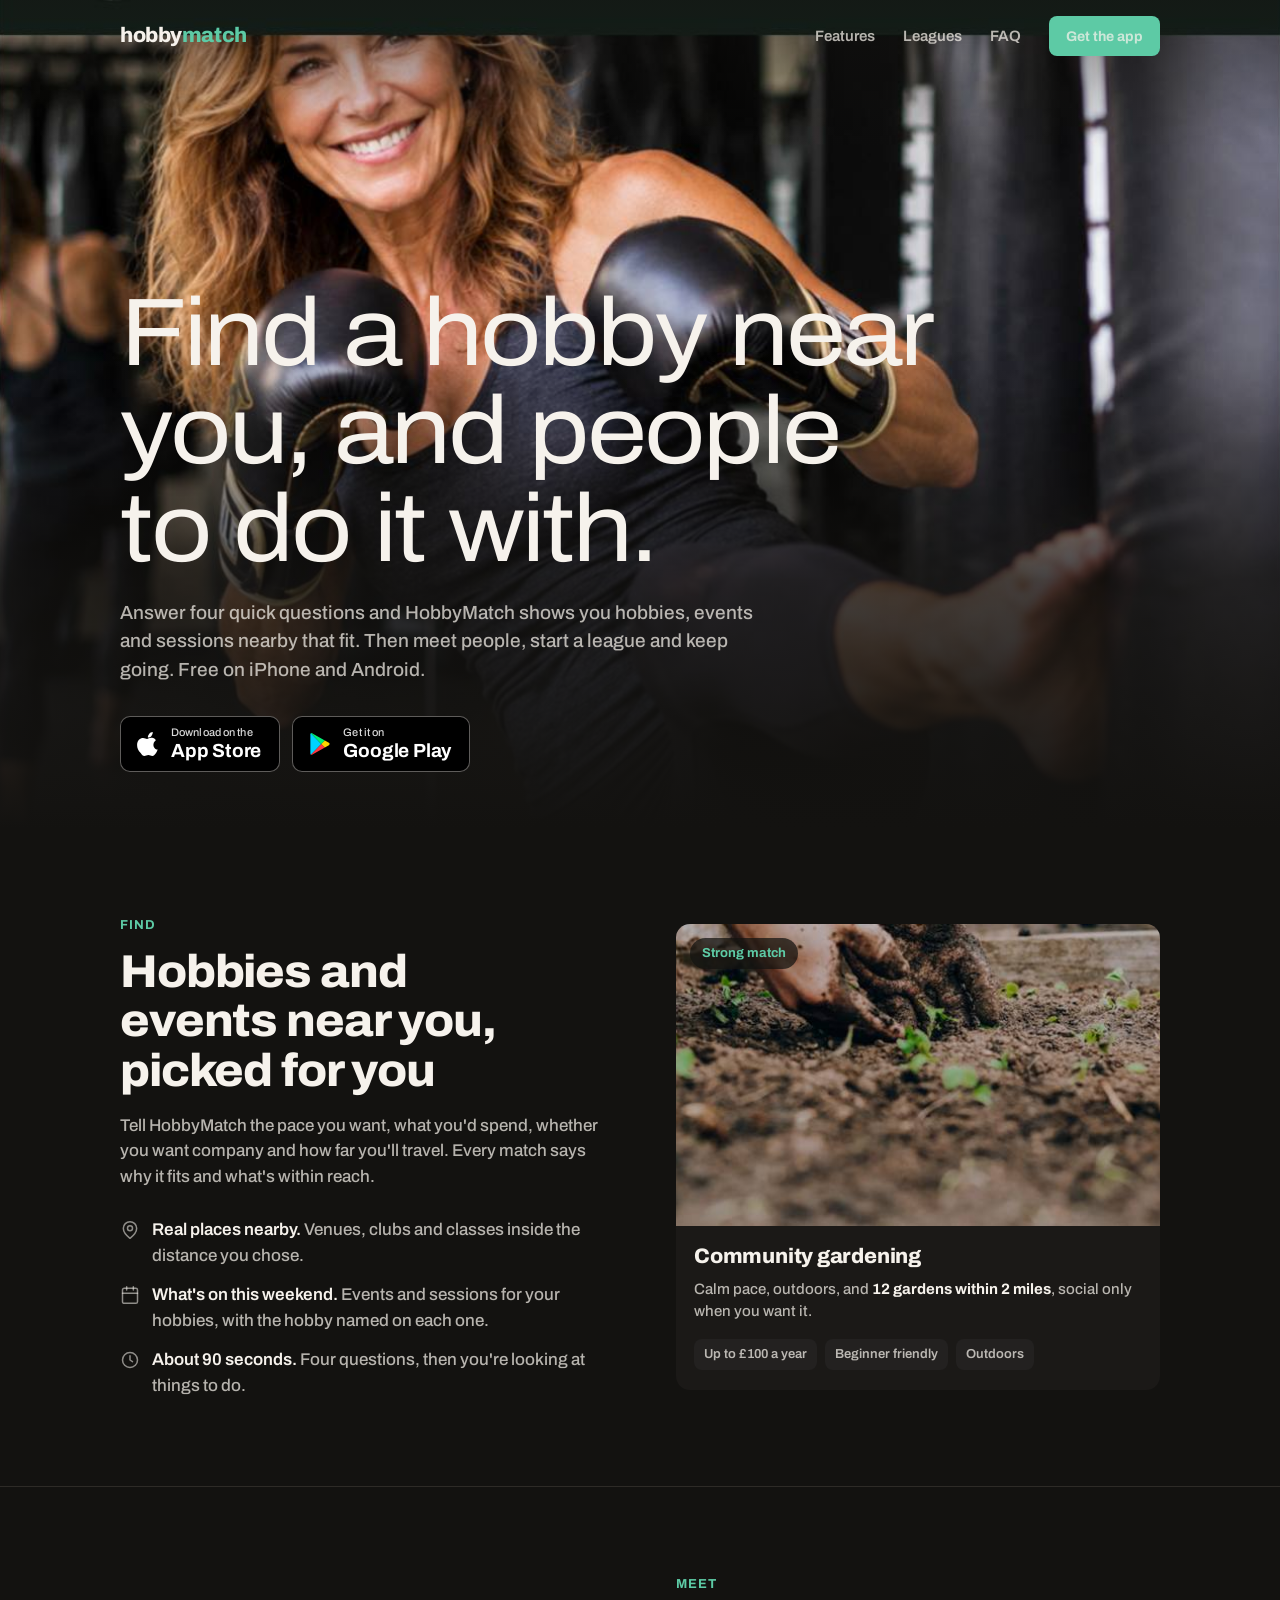
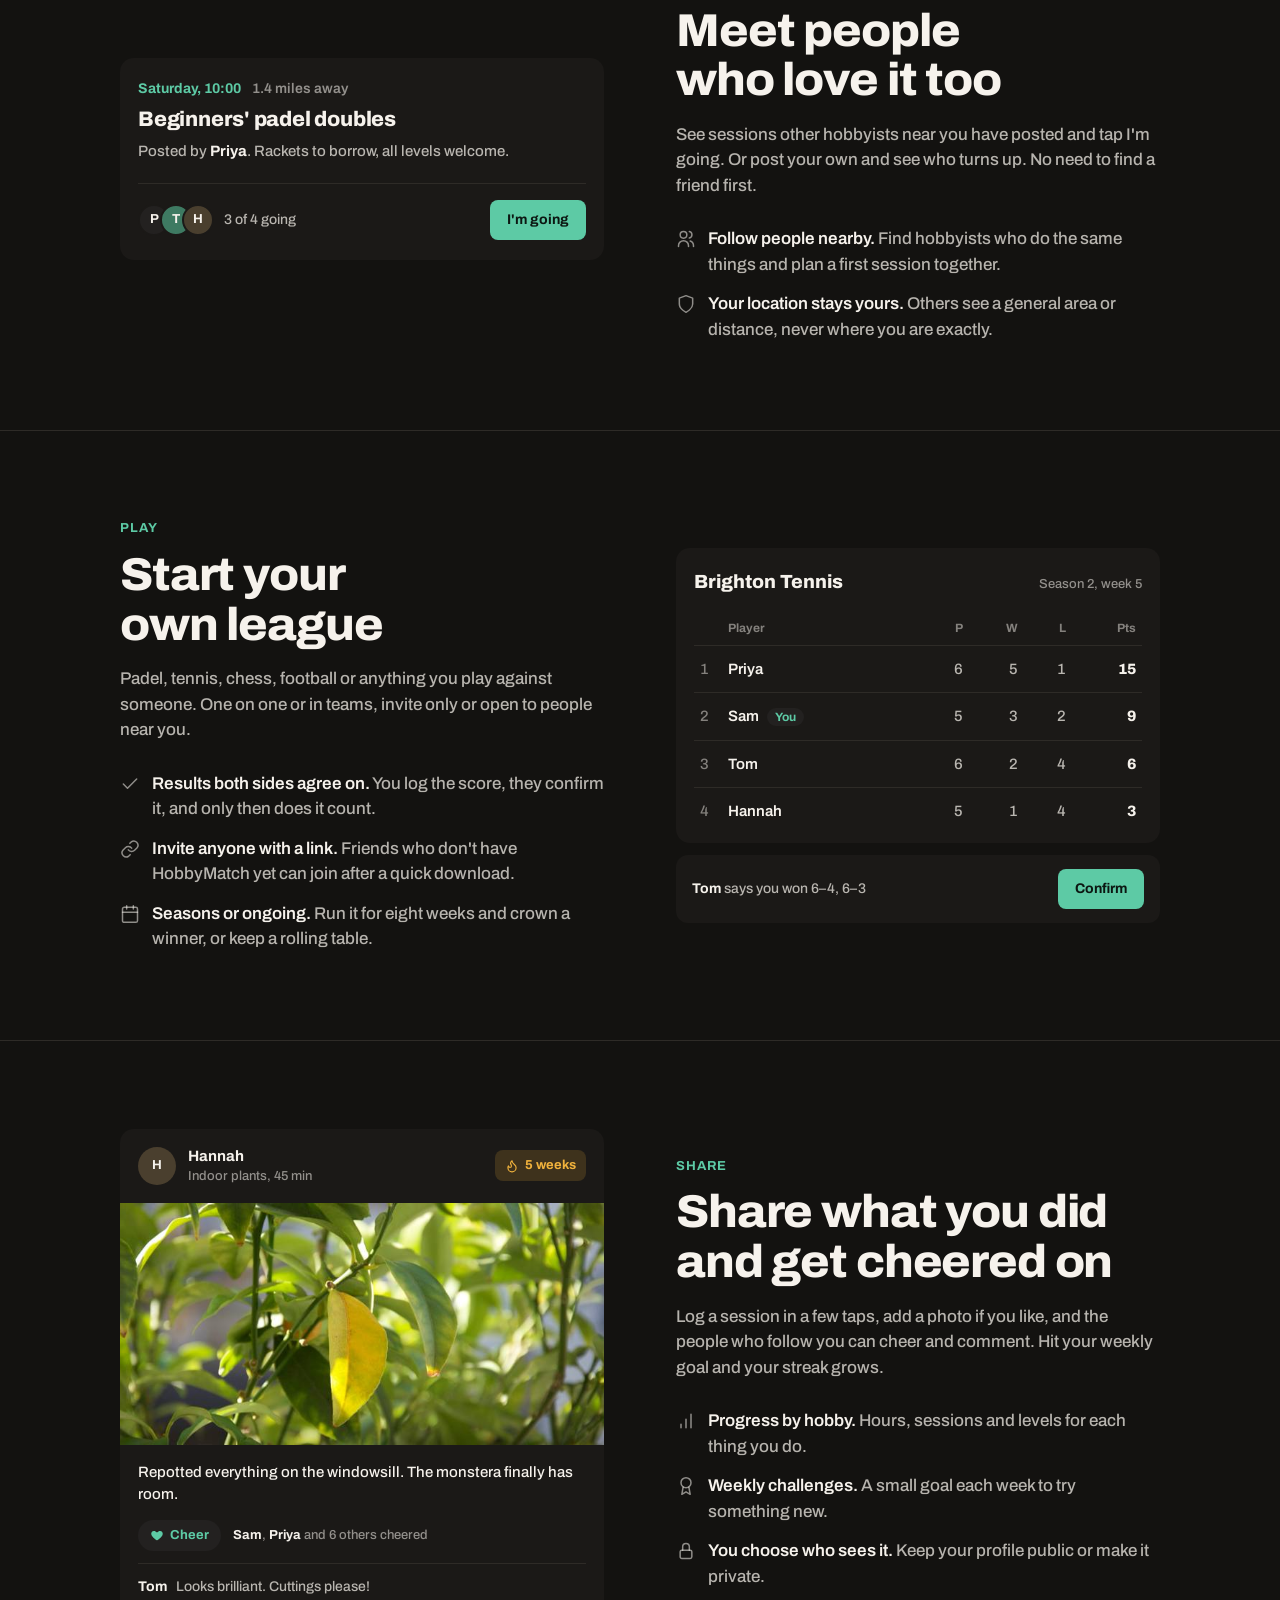
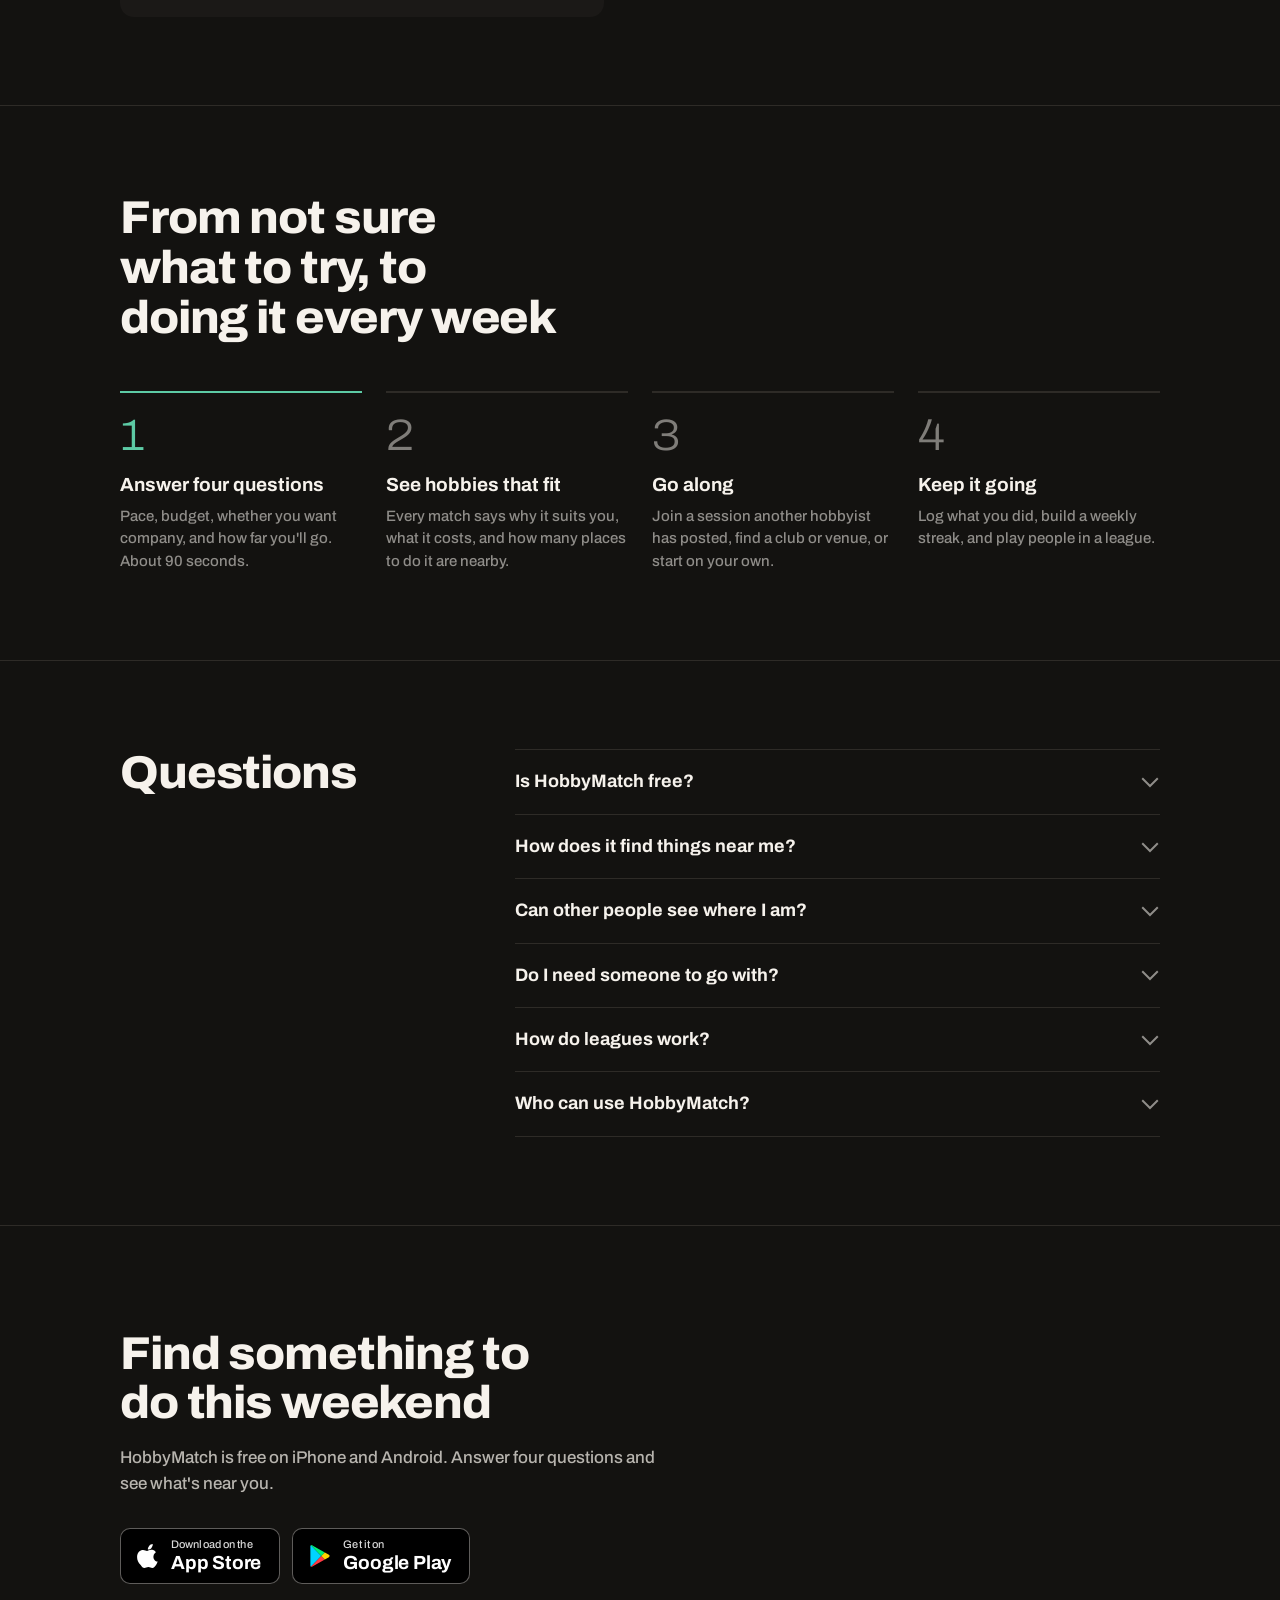
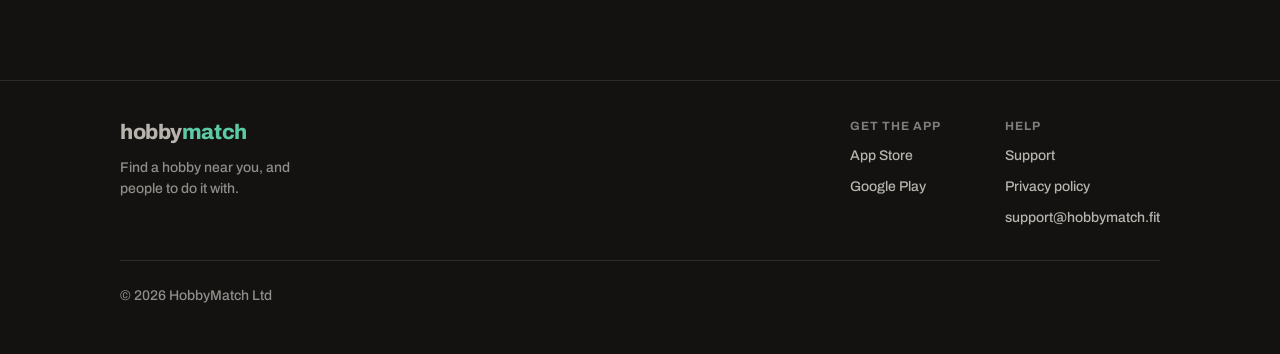
==== commit 14d5f337: "feat: landing page built to turn visitors into downloads - New headline and subheading, with App Sto" ====
--- a/index.html
+++ b/index.html
@@ -2,28 +2,59 @@
 <html lang="en-GB">
 <head>
   <meta charset="utf-8">
-  <title>HobbyMatch: find a hobby that fits, near you</title>
+  <title>HobbyMatch: find hobbies, events and people near you</title>
   <meta name="viewport" content="width=device-width, initial-scale=1, viewport-fit=cover">
-  <meta name="description" content="Answer four questions about pace, budget, company and distance. HobbyMatch shows hobbies, venues, sessions and leagues near you, and helps you keep going.">
+  <meta name="description" content="HobbyMatch finds hobbies, events and sessions near you from four quick questions. Meet people who share them, start your own league and get cheered on. Free on iPhone and Android.">
+  <link rel="canonical" href="https://hobbymatch.fit/">
   <meta name="theme-color" content="#131210">
-  <meta property="og:title" content="HobbyMatch: four questions, then something to do on Saturday">
-  <meta property="og:description" content="Hobbies, venues, sessions and leagues near you, picked from four quick questions.">
-  <meta property="og:image" content="https://hobbymatch.fit/assets/img/kickboxing.jpg">
+  <meta name="apple-itunes-app" content="app-id=6762534449">
+
+  <meta property="og:type" content="website">
+  <meta property="og:site_name" content="HobbyMatch">
+  <meta property="og:locale" content="en_GB">
+  <meta property="og:url" content="https://hobbymatch.fit/">
+  <meta property="og:title" content="HobbyMatch: find a hobby near you, and people to do it with">
+  <meta property="og:description" content="Hobbies, events and sessions near you from four quick questions. Meet people, start a league and get cheered on. Free on iPhone and Android.">
+  <meta property="og:image" content="https://hobbymatch.fit/assets/img/og.jpg">
+  <meta property="og:image:type" content="image/jpeg">
+  <meta property="og:image:width" content="1200">
+  <meta property="og:image:height" content="630">
+  <meta property="og:image:alt" content="The HobbyMatch wordmark beside a woman in boxing gloves, smiling, with the line: find a hobby near you, and people to do it with.">
+  <meta name="twitter:card" content="summary_large_image">
+  <meta name="twitter:title" content="HobbyMatch: find a hobby near you, and people to do it with">
+  <meta name="twitter:description" content="Hobbies, events and sessions near you from four quick questions. Meet people, start a league and get cheered on.">
+  <meta name="twitter:image" content="https://hobbymatch.fit/assets/img/og.jpg">
+  <meta name="twitter:image:alt" content="The HobbyMatch wordmark beside a woman in boxing gloves, smiling.">
+
   <link rel="preload" href="/assets/fonts/archivo-var.woff" as="font" type="font/woff" crossorigin>
   <link rel="stylesheet" href="/assets/site.css">
   <link rel="icon" href="/favicon.ico" sizes="48x48">
   <link rel="icon" type="image/png" sizes="192x192" href="/assets/img/icon-192.png">
   <link rel="apple-touch-icon" href="/apple-touch-icon.png">
-  <script type="application/ld+json">{"@context":"https://schema.org","@type":"WebSite","name":"HobbyMatch","alternateName":"HobbyMatch app","url":"https://hobbymatch.fit/"}</script>
+  <script type="application/ld+json">
+  [
+    {"@context":"https://schema.org","@type":"WebSite","name":"HobbyMatch","alternateName":"HobbyMatch app","url":"https://hobbymatch.fit/"},
+    {"@context":"https://schema.org","@type":"Organization","name":"HobbyMatch Ltd","url":"https://hobbymatch.fit/","logo":"https://hobbymatch.fit/assets/img/icon-512.png","email":"support@hobbymatch.fit","sameAs":["https://apps.apple.com/app/id6762534449","https://play.google.com/store/apps/details?id=com.hobbymatchofficial.app"]},
+    {"@context":"https://schema.org","@type":"MobileApplication","name":"HobbyMatch","operatingSystem":"iOS, Android","applicationCategory":"LifestyleApplication","url":"https://hobbymatch.fit/","installUrl":["https://apps.apple.com/app/id6762534449","https://play.google.com/store/apps/details?id=com.hobbymatchofficial.app"],"offers":{"@type":"Offer","price":"0","priceCurrency":"GBP"}},
+    {"@context":"https://schema.org","@type":"FAQPage","mainEntity":[
+      {"@type":"Question","name":"Is HobbyMatch free?","acceptedAnswer":{"@type":"Answer","text":"Yes. HobbyMatch is free to download on the App Store and Google Play."}},
+      {"@type":"Question","name":"How does it find things near me?","acceptedAnswer":{"@type":"Answer","text":"You tell it how far you'll travel. HobbyMatch then shows venues, clubs, classes, events and sessions inside that distance, using your phone's location if you allow it."}},
+      {"@type":"Question","name":"Can other people see where I am?","acceptedAnswer":{"@type":"Answer","text":"Other people see a general area or a distance, not your exact location. You can also make your profile private in Account, then Private profile."}},
+      {"@type":"Question","name":"Do I need someone to go with?","acceptedAnswer":{"@type":"Answer","text":"No. Join a session another hobbyist has posted, follow people near you who do the same thing, or go on your own."}},
+      {"@type":"Question","name":"How do leagues work?","acceptedAnswer":{"@type":"Answer","text":"Start a league for anything you play against someone, then invite people with a link. You log a score, the other side confirms it, and the table updates. Run it as a season or keep a rolling table."}},
+      {"@type":"Question","name":"Who can use HobbyMatch?","acceptedAnswer":{"@type":"Answer","text":"Anyone aged 13 or over."}}
+    ]}
+  ]
+  </script>
 </head>
 <body>
   <header class="nav">
     <div class="wrap">
-      <a class="wordmark" href="/">hobby<span>match</span></a>
+      <a class="wordmark" href="/" aria-label="HobbyMatch home">hobby<span>match</span></a>
       <ul class="nav-links">
-        <li class="hide-sm"><a href="#how">How it works</a></li>
+        <li class="hide-sm"><a href="#features">Features</a></li>
         <li class="hide-sm"><a href="#leagues">Leagues</a></li>
-        <li class="hide-sm"><a href="/support">Support</a></li>
+        <li class="hide-sm"><a href="#faq">FAQ</a></li>
         <li><a class="btn btn-primary btn-small" href="#get">Get the app</a></li>
       </ul>
     </div>
@@ -32,60 +63,41 @@
   <main>
     <section class="hero">
       <div class="hero-photo">
-        <img src="/assets/img/kickboxing.jpg" srcset="/assets/img/kickboxing-sm.jpg 720w, /assets/img/kickboxing.jpg 1143w" sizes="100vw" alt="A woman in boxing gloves throwing a kick in a gym, smiling.">
+        <img src="/assets/img/kickboxing.jpg" srcset="/assets/img/kickboxing-sm.jpg 720w, /assets/img/kickboxing.jpg 1143w" sizes="100vw" width="1143" height="734" fetchpriority="high" alt="A woman in boxing gloves throwing a kick in a gym, smiling.">
       </div>
       <div class="wrap hero-copy">
-        <h1 class="display">Four questions, then something to do on Saturday.</h1>
-        <p class="hero-sub">Tell HobbyMatch how you want it to feel, what you'd spend, whether you want company and how far you'll travel. It shows you hobbies, venues and sessions near you that fit.</p>
+        <h1 class="display">Find a hobby near you, and people to do&nbsp;it&nbsp;with.</h1>
+        <p class="hero-sub">Answer four quick questions and HobbyMatch shows you hobbies, events and sessions nearby that fit. Then meet people, start a league and keep going. Free on iPhone and Android.</p>
         <div class="store-row">
-          <a class="btn btn-primary" href="https://apps.apple.com/app/id6762534449">
-            <svg viewBox="0 0 24 24" fill="none" stroke="currentColor" stroke-width="1.8" stroke-linecap="round" stroke-linejoin="round" aria-hidden="true"><rect x="6" y="2" width="12" height="20" rx="2.5"/><path d="M11 18h2"/></svg>
-            Download for iPhone
+          <a class="store-badge" href="https://apps.apple.com/app/id6762534449">
+            <svg viewBox="0 0 24 24" aria-hidden="true"><path fill="currentColor" d="M16.37 1.43c0 1.14-.49 2.27-1.18 3.08-.74.9-1.99 1.57-2.99 1.57-.12 0-.23-.02-.3-.03-.01-.06-.04-.22-.04-.39 0-1.15.57-2.27 1.21-2.98.8-.94 2.14-1.64 3.25-1.68.03.13.05.28.05.43Zm4.56 15.71c-.03.07-.46 1.58-1.52 3.12-.94 1.34-1.94 2.71-3.43 2.71-1.52 0-1.9-.88-3.63-.88-1.7 0-2.3.91-3.67.91-1.38 0-2.33-1.26-3.43-2.8C2.97 18.38 1.93 15.57 1.93 12.92c0-4.28 2.8-6.55 5.55-6.55 1.45 0 2.68.95 3.6.95.87 0 2.22-1.01 3.9-1.01.61 0 2.89.06 4.38 2.19-.13.09-2.38 1.37-2.38 4.19 0 3.26 2.85 4.42 2.95 4.45Z"/></svg>
+            <span><small>Download on the</small>App Store</span>
           </a>
-          <span class="store-note">Android is coming soon.</span>
-        </div>
-      </div>
-    </section>
-
-    <section class="section" id="how">
-      <div class="wrap">
-        <h2 class="title">From not sure what to try, to doing it every week</h2>
-        <ol class="steps">
-          <li>
-            <h3>Answer four questions</h3>
-            <p>Pace, budget, whether you want company, and how far you'll go. About 90 seconds, and nothing else.</p>
-          </li>
-          <li>
-            <h3>See hobbies that fit</h3>
-            <p>Every match says why it suits you, what it costs, and how many places to do it are nearby.</p>
-          </li>
-          <li>
-            <h3>Go along</h3>
-            <p>Join a session another hobbyist has posted, find a club or venue, or start on your own.</p>
-          </li>
-          <li>
-            <h3>Keep it going</h3>
-            <p>Log what you did in a few taps, build a weekly streak, and play people in a league.</p>
-          </li>
-        </ol>
-      </div>
-    </section>
-
-    <section class="section">
+          <a class="store-badge" href="https://play.google.com/store/apps/details?id=com.hobbymatchofficial.app">
+            <svg viewBox="0 0 24 24" aria-hidden="true"><path fill="#00D3FF" d="M3.6 2.1 13.2 12l-9.6 9.9c-.3-.2-.5-.6-.5-1.1V3.2c0-.5.2-.9.5-1.1Z"/><path fill="#00F076" d="M3.6 2.1c.4-.2.9-.2 1.4.1l11.5 6.6-3.3 3.2L3.6 2.1Z"/><path fill="#FF3A44" d="M13.2 12l3.3 3.2L5 21.8c-.5.3-1 .3-1.4.1l9.6-9.9Z"/><path fill="#FFD500" d="m16.5 8.8 3.7 2.1c.9.5.9 1.7 0 2.2l-3.7 2.1-3.3-3.2 3.3-3.2Z"/></svg>
+            <span><small>Get it on</small>Google Play</span>
+          </a>
+        </div>
+      </div>
+    </section>
+
+    <!-- 1. Find hobbies and events near you -->
+    <section class="section" id="features">
       <div class="wrap split">
         <div>
-          <h2 class="title">Matches that say why they fit</h2>
-          <p class="lede">No percentages to decode. A strong match is one that fits all four of your answers, and the card tells you what it's like and what's within reach.</p>
+          <p class="eyebrow">Find</p>
+          <h2 class="title">Hobbies and events near you, picked for you</h2>
+          <p class="lede">Tell HobbyMatch the pace you want, what you'd spend, whether you want company and how far you'll travel. Every match says why it fits and what's within reach.</p>
           <ul class="points">
             <li><svg viewBox="0 0 24 24" fill="none" stroke="currentColor" stroke-width="1.8" stroke-linecap="round" stroke-linejoin="round" aria-hidden="true"><path d="M20 10c0 6-8 12-8 12s-8-6-8-12a8 8 0 0 1 16 0Z"/><circle cx="12" cy="10" r="3"/></svg><span><strong>Real places nearby.</strong> Venues, clubs and classes inside the distance you chose.</span></li>
             <li><svg viewBox="0 0 24 24" fill="none" stroke="currentColor" stroke-width="1.8" stroke-linecap="round" stroke-linejoin="round" aria-hidden="true"><rect x="3" y="4" width="18" height="18" rx="2"/><path d="M16 2v4M8 2v4M3 10h18"/></svg><span><strong>What's on this weekend.</strong> Events and sessions for your hobbies, with the hobby named on each one.</span></li>
-            <li><svg viewBox="0 0 24 24" fill="none" stroke="currentColor" stroke-width="1.8" stroke-linecap="round" stroke-linejoin="round" aria-hidden="true"><circle cx="9" cy="7" r="4"/><path d="M3 21v-1a6 6 0 0 1 12 0v1M16 3.1a4 4 0 0 1 0 7.8M21 21v-1a6 6 0 0 0-4-5.6"/></svg><span><strong>People who do it too.</strong> Follow hobbyists near you and plan a first session together.</span></li>
+            <li><svg viewBox="0 0 24 24" fill="none" stroke="currentColor" stroke-width="1.8" stroke-linecap="round" stroke-linejoin="round" aria-hidden="true"><circle cx="12" cy="12" r="9"/><path d="M12 7v5l3 2"/></svg><span><strong>About 90 seconds.</strong> Four questions, then you're looking at things to do.</span></li>
           </ul>
         </div>
         <div class="stage" aria-label="Example of a hobby match in the app">
           <article class="card photo-card">
             <div class="photo">
-              <img src="/assets/img/garden.jpg" srcset="/assets/img/garden-sm.jpg 720w, /assets/img/garden.jpg 1200w" sizes="(min-width: 900px) 520px, 100vw" alt="Hands planting seedlings in soil.">
+              <img src="/assets/img/garden.jpg" srcset="/assets/img/garden-sm.jpg 720w, /assets/img/garden.jpg 1200w" sizes="(min-width: 900px) 520px, 100vw" width="1200" height="499" loading="lazy" decoding="async" alt="Hands planting seedlings in soil.">
               <span class="pill">Strong match</span>
             </div>
             <div class="body">
@@ -94,25 +106,46 @@
               <div class="tags"><span class="tag">Up to £100 a year</span><span class="tag">Beginner friendly</span><span class="tag">Outdoors</span></div>
             </div>
           </article>
-          <div class="mini-row">
-            <div class="mini">
-              <img src="/assets/img/kickboxing-sm.jpg" alt="">
-              <div><strong>Kickboxing</strong><span>Strong match, 1.1 miles</span></div>
-            </div>
-            <div class="mini">
-              <img src="/assets/img/leaves-sm.jpg" alt="">
-              <div><strong>Indoor plants</strong><span>Good match, at home</span></div>
+        </div>
+      </div>
+    </section>
+
+    <!-- 2. Meet people who share them -->
+    <section class="section">
+      <div class="wrap split flip">
+        <div>
+          <p class="eyebrow">Meet</p>
+          <h2 class="title">Meet people who love it too</h2>
+          <p class="lede">See sessions other hobbyists near you have posted and tap I'm going. Or post your own and see who turns up. No need to find a friend first.</p>
+          <ul class="points">
+            <li><svg viewBox="0 0 24 24" fill="none" stroke="currentColor" stroke-width="1.8" stroke-linecap="round" stroke-linejoin="round" aria-hidden="true"><circle cx="9" cy="7" r="4"/><path d="M3 21v-1a6 6 0 0 1 12 0v1M16 3.1a4 4 0 0 1 0 7.8M21 21v-1a6 6 0 0 0-4-5.6"/></svg><span><strong>Follow people nearby.</strong> Find hobbyists who do the same things and plan a first session together.</span></li>
+            <li><svg viewBox="0 0 24 24" fill="none" stroke="currentColor" stroke-width="1.8" stroke-linecap="round" stroke-linejoin="round" aria-hidden="true"><path d="M12 22s8-4 8-10V5l-8-3-8 3v7c0 6 8 10 8 10Z"/></svg><span><strong>Your location stays yours.</strong> Others see a general area or distance, never where you are exactly.</span></li>
+          </ul>
+        </div>
+        <div class="stage" aria-label="Example of a group session in the app">
+          <div class="card session-card">
+            <p class="session-when">Saturday, 10:00 <span>1.4 miles away</span></p>
+            <h3 class="card-title">Beginners' padel doubles</h3>
+            <p class="card-text">Posted by <b>Priya</b>. Rackets to borrow, all levels welcome.</p>
+            <div class="session-foot">
+              <div class="going">
+                <span class="avatars" aria-hidden="true"><i>P</i><i>T</i><i>H</i></span>
+                <span>3 of 4 going</span>
+              </div>
+              <span class="btn btn-primary btn-small" aria-hidden="true">I'm going</span>
             </div>
           </div>
         </div>
       </div>
     </section>
 
+    <!-- 3. Start your own league -->
     <section class="section" id="leagues">
-      <div class="wrap split flip">
-        <div>
-          <h2 class="title">Play people nearby and keep a table</h2>
-          <p class="lede">Start a league for padel, tennis, chess, football or anything you play against someone. One on one or in teams, invite only or open to people near you.</p>
+      <div class="wrap split">
+        <div>
+          <p class="eyebrow">Play</p>
+          <h2 class="title">Start your own league</h2>
+          <p class="lede">Padel, tennis, chess, football or anything you play against someone. One on one or in teams, invite only or open to people near you.</p>
           <ul class="points">
             <li><svg viewBox="0 0 24 24" fill="none" stroke="currentColor" stroke-width="1.8" stroke-linecap="round" stroke-linejoin="round" aria-hidden="true"><path d="M20 6 9 17l-5-5"/></svg><span><strong>Results both sides agree on.</strong> You log the score, they confirm it, and only then does it count.</span></li>
             <li><svg viewBox="0 0 24 24" fill="none" stroke="currentColor" stroke-width="1.8" stroke-linecap="round" stroke-linejoin="round" aria-hidden="true"><path d="M10 13a5 5 0 0 0 7.5.5l3-3a5 5 0 0 0-7-7l-1.7 1.7M14 11a5 5 0 0 0-7.5-.5l-3 3a5 5 0 0 0 7 7l1.7-1.7"/></svg><span><strong>Invite anyone with a link.</strong> Friends who don't have HobbyMatch yet can join after a quick download.</span></li>
@@ -137,54 +170,134 @@
       </div>
     </section>
 
+    <!-- 4. Share and get cheered on -->
     <section class="section">
-      <div class="wrap split">
-        <div>
-          <h2 class="title">See the weeks add up</h2>
-          <p class="lede">Log a session in a few taps. Hit your weekly goal and your streak grows. Miss a week and a freeze you've earned can cover it.</p>
+      <div class="wrap split flip">
+        <div>
+          <p class="eyebrow">Share</p>
+          <h2 class="title">Share what you did and get cheered on</h2>
+          <p class="lede">Log a session in a few taps, add a photo if you like, and the people who follow you can cheer and comment. Hit your weekly goal and your streak grows.</p>
           <ul class="points">
             <li><svg viewBox="0 0 24 24" fill="none" stroke="currentColor" stroke-width="1.8" stroke-linecap="round" stroke-linejoin="round" aria-hidden="true"><path d="M12 20V10M18 20V4M6 20v-4"/></svg><span><strong>Progress by hobby.</strong> Hours, sessions and levels for each thing you do.</span></li>
             <li><svg viewBox="0 0 24 24" fill="none" stroke="currentColor" stroke-width="1.8" stroke-linecap="round" stroke-linejoin="round" aria-hidden="true"><circle cx="12" cy="8" r="6"/><path d="M15.5 13.5 17 22l-5-3-5 3 1.5-8.5"/></svg><span><strong>Weekly challenges.</strong> A small goal each week to try something new.</span></li>
+            <li><svg viewBox="0 0 24 24" fill="none" stroke="currentColor" stroke-width="1.8" stroke-linecap="round" stroke-linejoin="round" aria-hidden="true"><rect x="5" y="11" width="14" height="10" rx="2"/><path d="M8 11V7a4 4 0 0 1 8 0v4"/></svg><span><strong>You choose who sees it.</strong> Keep your profile public or make it private.</span></li>
           </ul>
         </div>
-        <div class="stage" aria-label="Example of a week of progress in the app">
-          <div class="card week-card">
-            <span class="streak-tag"><svg viewBox="0 0 24 24" fill="none" stroke="currentColor" stroke-width="2" stroke-linecap="round" stroke-linejoin="round" aria-hidden="true"><path d="M8.5 14.5A2.5 2.5 0 0 0 11 12c0-1.4-.5-2-1-3-1.1-2.1-.2-4 2-6 .5 2.5 2 4.9 4 6.5 2 1.6 3 3.5 3 5.5a7 7 0 1 1-14 0c0-1.2.4-2.3 1-3.2.4 1.5 1.5 2.7 2.5 2.7Z"/></svg>5-week streak</span>
-            <p class="week-title">Two sessions this week</p>
-            <p class="week-sub">Your goal is two. Three hours so far.</p>
-            <div class="bars" aria-hidden="true">
-              <i class="none"></i><i class="none"></i><i class="none"></i><i style="height:78%"></i><i class="none"></i><i class="today" style="height:46%"></i><i class="none"></i>
-            </div>
-            <div class="days" aria-hidden="true"><span>M</span><span>T</span><span>W</span><span>T</span><span>F</span><span>S</span><span>S</span></div>
-          </div>
+        <div class="stage" aria-label="Example of a shared session in the app">
+          <article class="card post-card">
+            <div class="post-head">
+              <span class="avatar" aria-hidden="true">H</span>
+              <div><strong>Hannah</strong><span>Indoor plants, 45 min</span></div>
+              <span class="streak-tag"><svg viewBox="0 0 24 24" fill="none" stroke="currentColor" stroke-width="2" stroke-linecap="round" stroke-linejoin="round" aria-hidden="true"><path d="M8.5 14.5A2.5 2.5 0 0 0 11 12c0-1.4-.5-2-1-3-1.1-2.1-.2-4 2-6 .5 2.5 2 4.9 4 6.5 2 1.6 3 3.5 3 5.5a7 7 0 1 1-14 0c0-1.2.4-2.3 1-3.2.4 1.5 1.5 2.7 2.5 2.7Z"/></svg>5 weeks</span>
+            </div>
+            <img src="/assets/img/leaves.jpg" srcset="/assets/img/leaves-sm.jpg 720w, /assets/img/leaves.jpg 1105w" sizes="(min-width: 900px) 520px, 100vw" width="1105" height="516" loading="lazy" decoding="async" alt="Green leaves of a house plant.">
+            <div class="body">
+              <p class="card-text">Repotted everything on the windowsill. The monstera finally has room.</p>
+              <div class="cheers">
+                <span class="cheer-btn" aria-hidden="true"><svg viewBox="0 0 24 24" fill="currentColor" aria-hidden="true"><path d="M12 21s-7.5-4.6-9.5-9.2C1.2 8.6 3.3 5 6.8 5c2 0 3.4 1.1 4.2 2.4h2C13.8 6.1 15.2 5 17.2 5c3.5 0 5.6 3.6 4.3 6.8C19.5 16.4 12 21 12 21Z"/></svg>Cheer</span>
+                <span><b>Sam</b>, <b>Priya</b> and 6 others cheered</span>
+              </div>
+              <p class="comment"><b>Tom</b> Looks brilliant. Cuttings please!</p>
+            </div>
+          </article>
+        </div>
+      </div>
+    </section>
+
+    <section class="section" id="how">
+      <div class="wrap">
+        <h2 class="title">From not sure what to try, to doing it every week</h2>
+        <ol class="steps">
+          <li>
+            <h3>Answer four questions</h3>
+            <p>Pace, budget, whether you want company, and how far you'll go. About 90 seconds.</p>
+          </li>
+          <li>
+            <h3>See hobbies that fit</h3>
+            <p>Every match says why it suits you, what it costs, and how many places to do it are nearby.</p>
+          </li>
+          <li>
+            <h3>Go along</h3>
+            <p>Join a session another hobbyist has posted, find a club or venue, or start on your own.</p>
+          </li>
+          <li>
+            <h3>Keep it going</h3>
+            <p>Log what you did, build a weekly streak, and play people in a league.</p>
+          </li>
+        </ol>
+      </div>
+    </section>
+
+    <section class="section" id="faq">
+      <div class="wrap faq-wrap">
+        <h2 class="title">Questions</h2>
+        <div class="faq">
+          <details>
+            <summary>Is HobbyMatch free?</summary>
+            <p>Yes. HobbyMatch is free to download on the App Store and Google Play.</p>
+          </details>
+          <details>
+            <summary>How does it find things near me?</summary>
+            <p>You tell it how far you'll travel. HobbyMatch then shows venues, clubs, classes, events and sessions inside that distance, using your phone's location if you allow it.</p>
+          </details>
+          <details>
+            <summary>Can other people see where I am?</summary>
+            <p>Other people see a general area or a distance, not your exact location. You can also make your profile private in Account, then Private profile. Our <a href="/privacy">privacy policy</a> has the details.</p>
+          </details>
+          <details>
+            <summary>Do I need someone to go with?</summary>
+            <p>No. Join a session another hobbyist has posted, follow people near you who do the same thing, or go on your own.</p>
+          </details>
+          <details>
+            <summary>How do leagues work?</summary>
+            <p>Start a league for anything you play against someone, then invite people with a link. You log a score, the other side confirms it, and the table updates. Run it as a season or keep a rolling table.</p>
+          </details>
+          <details>
+            <summary>Who can use HobbyMatch?</summary>
+            <p>Anyone aged 13 or over. If you need help with your account, see <a href="/support">Support</a>.</p>
+          </details>
         </div>
       </div>
     </section>
 
     <section class="section closing" id="get">
       <div class="wrap">
-        <h2 class="title">Start with four questions</h2>
-        <p class="lede">HobbyMatch is free on iPhone. Answer four questions and see what's near you this weekend.</p>
+        <h2 class="title">Find something to do this weekend</h2>
+        <p class="lede">HobbyMatch is free on iPhone and Android. Answer four questions and see what's near you.</p>
         <div class="store-row">
-          <a class="btn btn-primary" href="https://apps.apple.com/app/id6762534449">
-            <svg viewBox="0 0 24 24" fill="none" stroke="currentColor" stroke-width="1.8" stroke-linecap="round" stroke-linejoin="round" aria-hidden="true"><rect x="6" y="2" width="12" height="20" rx="2.5"/><path d="M11 18h2"/></svg>
-            Download for iPhone
+          <a class="store-badge" href="https://apps.apple.com/app/id6762534449">
+            <svg viewBox="0 0 24 24" aria-hidden="true"><path fill="currentColor" d="M16.37 1.43c0 1.14-.49 2.27-1.18 3.08-.74.9-1.99 1.57-2.99 1.57-.12 0-.23-.02-.3-.03-.01-.06-.04-.22-.04-.39 0-1.15.57-2.27 1.21-2.98.8-.94 2.14-1.64 3.25-1.68.03.13.05.28.05.43Zm4.56 15.71c-.03.07-.46 1.58-1.52 3.12-.94 1.34-1.94 2.71-3.43 2.71-1.52 0-1.9-.88-3.63-.88-1.7 0-2.3.91-3.67.91-1.38 0-2.33-1.26-3.43-2.8C2.97 18.38 1.93 15.57 1.93 12.92c0-4.28 2.8-6.55 5.55-6.55 1.45 0 2.68.95 3.6.95.87 0 2.22-1.01 3.9-1.01.61 0 2.89.06 4.38 2.19-.13.09-2.38 1.37-2.38 4.19 0 3.26 2.85 4.42 2.95 4.45Z"/></svg>
+            <span><small>Download on the</small>App Store</span>
           </a>
-          <span class="store-note">Android is coming soon.</span>
+          <a class="store-badge" href="https://play.google.com/store/apps/details?id=com.hobbymatchofficial.app">
+            <svg viewBox="0 0 24 24" aria-hidden="true"><path fill="#00D3FF" d="M3.6 2.1 13.2 12l-9.6 9.9c-.3-.2-.5-.6-.5-1.1V3.2c0-.5.2-.9.5-1.1Z"/><path fill="#00F076" d="M3.6 2.1c.4-.2.9-.2 1.4.1l11.5 6.6-3.3 3.2L3.6 2.1Z"/><path fill="#FF3A44" d="M13.2 12l3.3 3.2L5 21.8c-.5.3-1 .3-1.4.1l9.6-9.9Z"/><path fill="#FFD500" d="m16.5 8.8 3.7 2.1c.9.5.9 1.7 0 2.2l-3.7 2.1-3.3-3.2 3.3-3.2Z"/></svg>
+            <span><small>Get it on</small>Google Play</span>
+          </a>
         </div>
       </div>
     </section>
   </main>
 
-  <footer class="footer">
+  <footer class="footer footer-full">
     <div class="wrap">
-      <a class="wordmark" href="/">hobby<span>match</span></a>
+      <div class="footer-brand">
+        <a class="wordmark" href="/">hobby<span>match</span></a>
+        <p>Find a hobby near you, and people to do it with.</p>
+      </div>
       <nav aria-label="Footer">
-        <a href="/support">Support</a>
-        <a href="/privacy">Privacy</a>
-        <a href="mailto:support@hobbymatch.fit">support@hobbymatch.fit</a>
+        <div>
+          <h2>Get the app</h2>
+          <a href="https://apps.apple.com/app/id6762534449">App Store</a>
+          <a href="https://play.google.com/store/apps/details?id=com.hobbymatchofficial.app">Google Play</a>
+        </div>
+        <div>
+          <h2>Help</h2>
+          <a href="/support">Support</a>
+          <a href="/privacy">Privacy policy</a>
+          <a href="mailto:support@hobbymatch.fit">support@hobbymatch.fit</a>
+        </div>
       </nav>
-      <span>&copy; 2026 HobbyMatch Ltd</span>
+      <span class="footer-legal">&copy; 2026 HobbyMatch Ltd</span>
     </div>
   </footer>
 </body>
--- a/assets/site.css
+++ b/assets/site.css
@@ -220,3 +220,97 @@
 .contact-card { margin-top: 32px; padding: 22px 20px; border-radius: 14px; background: var(--surface); }
 .contact-card p:first-child { margin-top: 0; }
 .visually-hidden { position: absolute; width: 1px; height: 1px; overflow: hidden; clip: rect(0 0 0 0); white-space: nowrap; }
+
+/* ── landing page: store badges, feature visuals, FAQ, full footer ── */
+.store-badge {
+  display: inline-flex; align-items: center; gap: 10px;
+  min-height: 56px; padding: 0 18px 0 14px; border-radius: 10px;
+  background: #000; color: #fff; border: 1px solid rgba(246, 242, 236, .38);
+  text-decoration: none; font-weight: 700; font-size: 19px; line-height: 1.05; letter-spacing: -.01em;
+  transition: transform .12s ease, border-color .12s ease;
+}
+.store-badge:hover { border-color: var(--text); }
+.store-badge:active { transform: scale(.98); }
+.store-badge svg { width: 26px; height: 26px; flex: none; }
+.store-badge small { display: block; font-size: 11px; font-weight: 500; letter-spacing: .01em; opacity: .85; margin-bottom: 2px; }
+@media (max-width: 420px) {
+  .store-row { flex-wrap: nowrap; gap: 10px; }
+  .store-badge { flex: 1 1 0; min-width: 0; padding: 0 10px; gap: 8px; font-size: 17px; }
+  .store-badge svg { width: 22px; height: 22px; }
+}
+
+/* Hero on phones: shorter, so the headline and both store buttons sit in the first screen. */
+@media (max-width: 759px) {
+  .hero { min-height: 0; padding-top: 46vh; padding-top: min(46svh, 360px); }
+  .hero-copy { padding-bottom: 40px; }
+  .hero .display { font-size: clamp(36px, 9.6vw, 48px); max-width: 14ch; }
+  .hero-sub { margin-top: 14px; font-size: 16px; }
+  .hero .store-row { margin-top: 24px; }
+  .hero-photo::after {
+    background:
+      linear-gradient(180deg, rgba(19,18,16,.55) 0, rgba(19,18,16,0) 16%),
+      linear-gradient(180deg, rgba(19,18,16,0) 26%, rgba(19,18,16,.82) 52%, var(--bg) 70%);
+  }
+}
+
+.eyebrow { margin-bottom: 12px; font-size: 13px; font-weight: 700; letter-spacing: .08em; text-transform: uppercase; color: var(--accent); }
+
+/* Group session */
+.session-card { padding: 20px 18px; }
+.session-when { font-size: 14px; font-weight: 700; color: var(--accent); margin-bottom: 8px; }
+.session-when span { margin-left: 8px; color: var(--text-3); font-weight: 600; }
+.session-foot { display: flex; align-items: center; justify-content: space-between; gap: 12px; margin-top: 20px; padding-top: 16px; border-top: 1px solid var(--hairline); }
+.going { display: flex; align-items: center; gap: 10px; font-size: 14px; color: var(--text-2); }
+.avatars { display: flex; }
+.avatars i, .avatar {
+  display: inline-grid; place-items: center; width: 32px; height: 32px; border-radius: 999px;
+  background: var(--raised); color: var(--text); font-style: normal; font-size: 13px; font-weight: 700;
+  border: 2px solid var(--surface);
+}
+.avatars i + i { margin-left: -10px; }
+.avatars i:nth-child(2) { background: var(--accent-muted); }
+.avatars i:nth-child(3) { background: #4A3F2E; }
+
+/* Shared session */
+.post-head { display: flex; align-items: center; gap: 12px; padding: 16px 18px; }
+.post-head > div { flex: 1; min-width: 0; }
+.post-head strong { display: block; font-size: 15px; font-weight: 700; }
+.post-head > div span { display: block; font-size: 13px; color: var(--text-3); }
+.avatar { width: 38px; height: 38px; background: #4A3F2E; border: 0; }
+.post-card > img { width: 100%; height: auto; aspect-ratio: 16 / 8; object-fit: cover; }
+.post-card .body { padding: 16px 18px 20px; }
+.post-card .card-text { margin-top: 0; color: var(--text); }
+.cheers { display: flex; align-items: center; gap: 12px; margin-top: 14px; font-size: 13px; color: var(--text-3); }
+.cheers b, .comment b { color: var(--text); font-weight: 700; }
+.cheer-btn { display: inline-flex; align-items: center; gap: 6px; padding: 6px 12px; border-radius: 999px; background: var(--raised); color: var(--accent); font-size: 13px; font-weight: 700; flex: none; }
+.cheer-btn svg { width: 14px; height: 14px; }
+.comment { margin-top: 12px; padding-top: 12px; border-top: 1px solid var(--hairline); font-size: 14px; color: var(--text-2); }
+.comment b { margin-right: 6px; }
+
+/* FAQ */
+.faq-wrap { display: grid; gap: 32px; }
+@media (min-width: 900px) { .faq-wrap { grid-template-columns: 1fr 2fr; gap: 72px; align-items: start; } }
+.faq { border-top: 1px solid var(--hairline); }
+.faq details { border-bottom: 1px solid var(--hairline); }
+.faq summary {
+  display: flex; align-items: center; justify-content: space-between; gap: 16px;
+  padding: 20px 0; min-height: 44px; cursor: pointer; list-style: none;
+  font-size: 18px; font-weight: 700; line-height: 1.3;
+}
+.faq summary::-webkit-details-marker { display: none; }
+.faq summary::after {
+  content: ""; flex: none; width: 10px; height: 10px; margin-right: 4px;
+  border-right: 2px solid var(--text-3); border-bottom: 2px solid var(--text-3);
+  transform: translateY(-3px) rotate(45deg); transition: transform .15s ease;
+}
+.faq details[open] summary::after { transform: translateY(2px) rotate(-135deg); }
+.faq details p { padding: 0 0 22px; max-width: 60ch; color: var(--text-2); }
+.faq a { color: var(--accent); }
+
+/* Full footer (landing page) */
+.footer-full .wrap { align-items: flex-start; gap: 32px 48px; }
+.footer-brand p { margin-top: 8px; max-width: 26ch; }
+.footer-full nav { gap: 32px 64px; }
+.footer-full nav div { display: grid; gap: 10px; align-content: start; }
+.footer-full h2 { font-size: 12px; font-weight: 700; letter-spacing: .08em; text-transform: uppercase; color: var(--text-4); }
+.footer-legal { flex-basis: 100%; padding-top: 24px; border-top: 1px solid var(--hairline); }
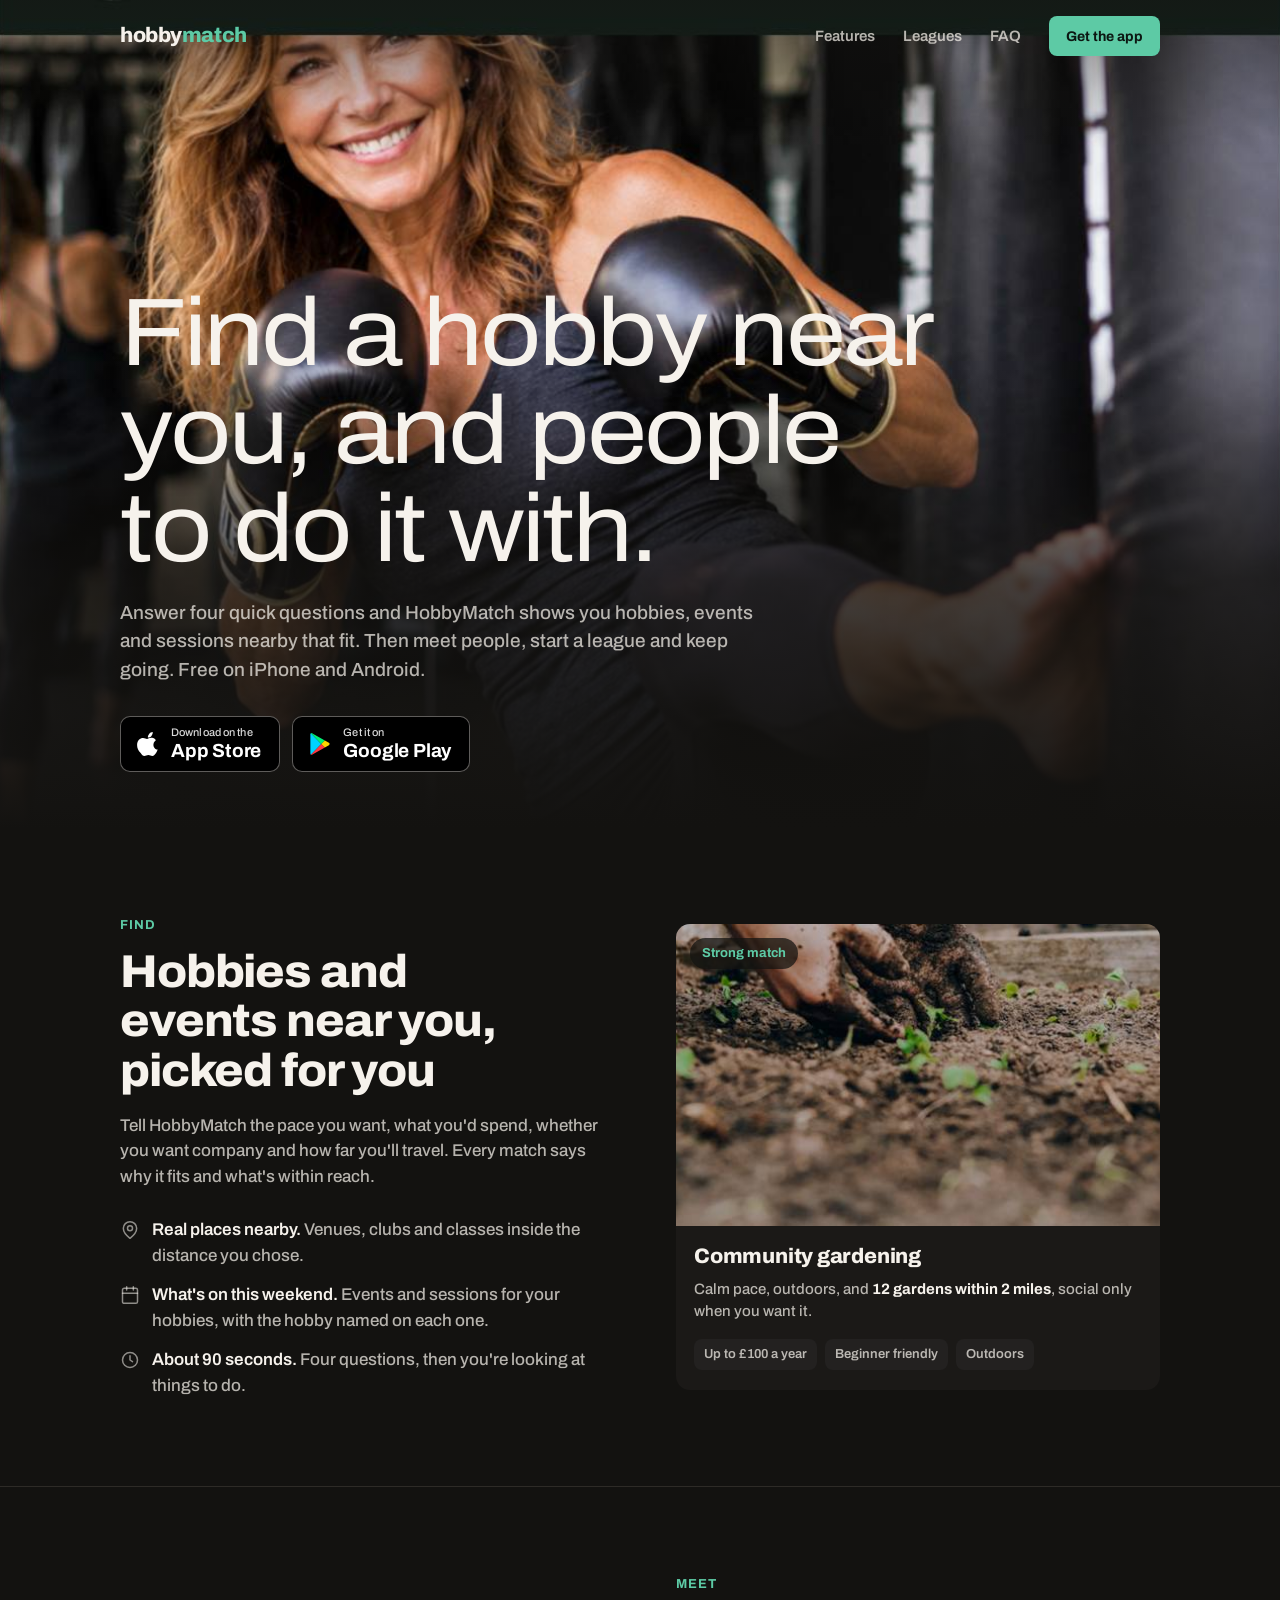
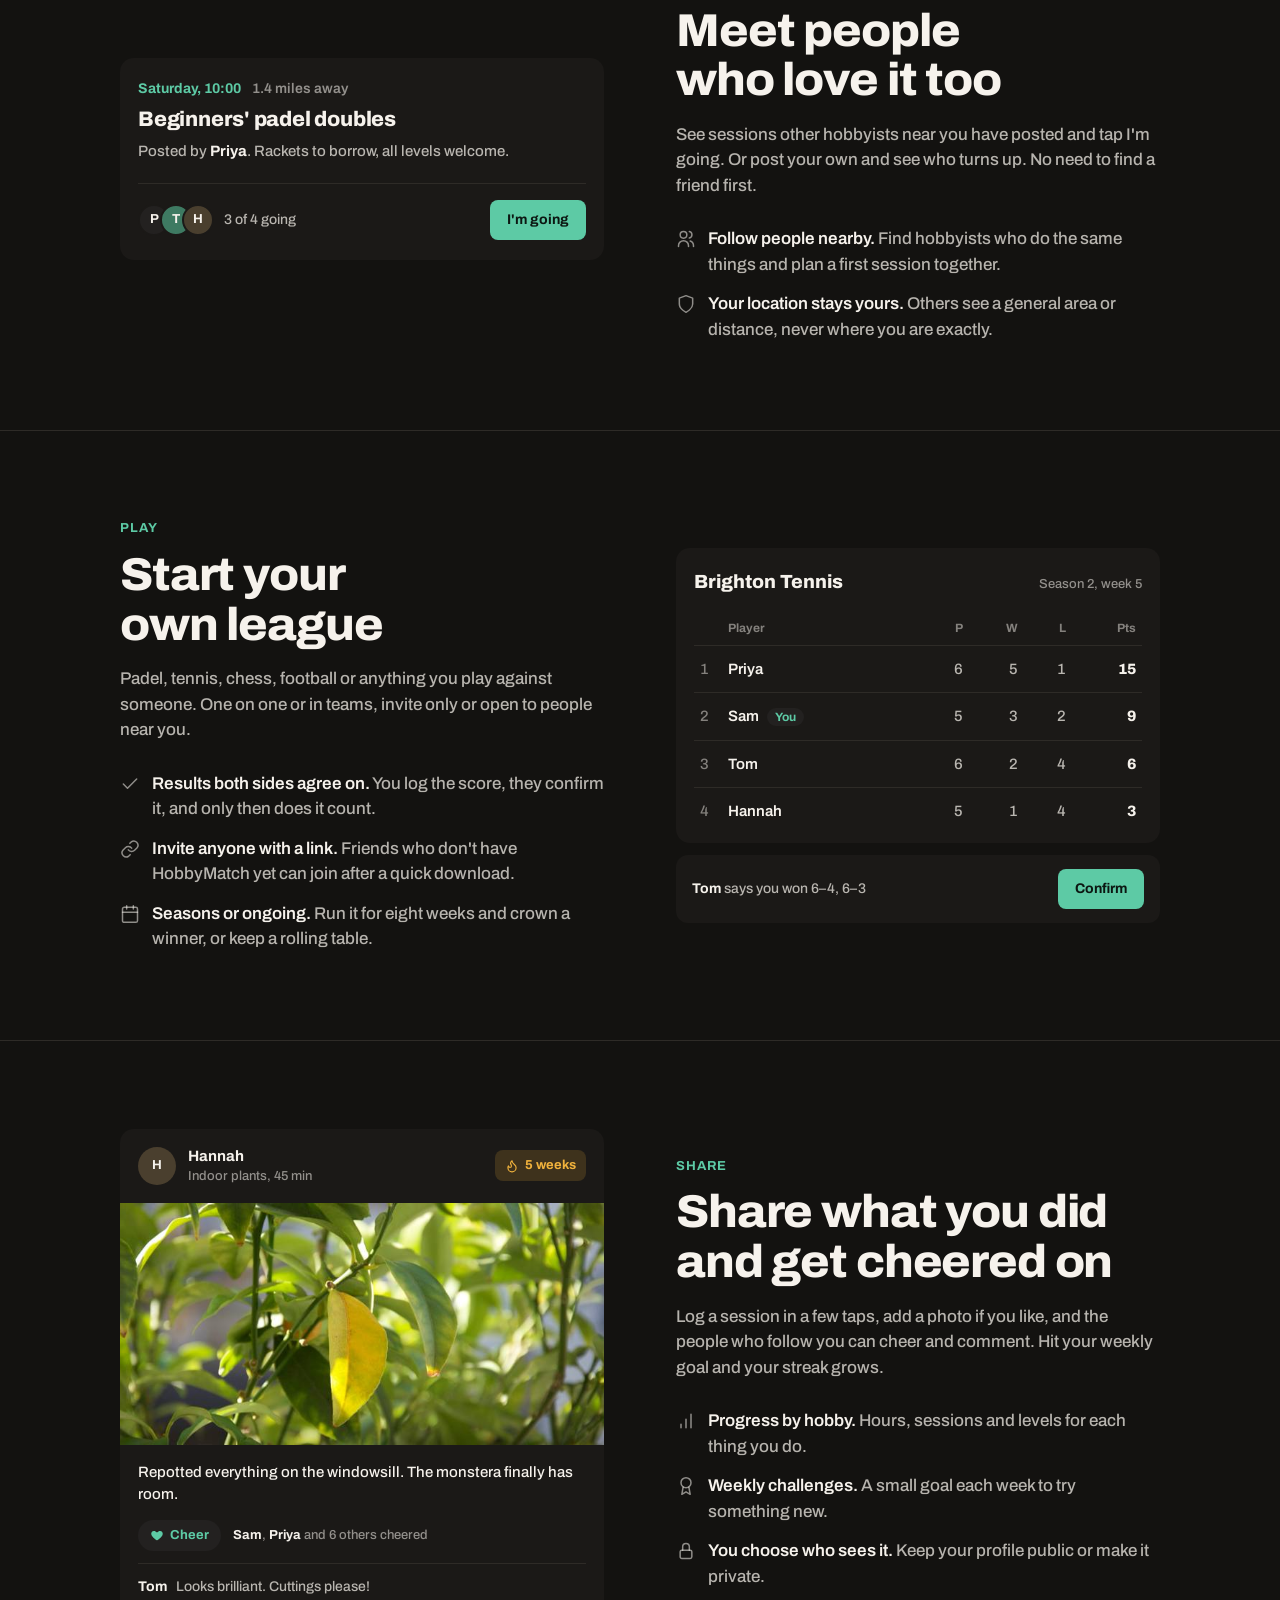
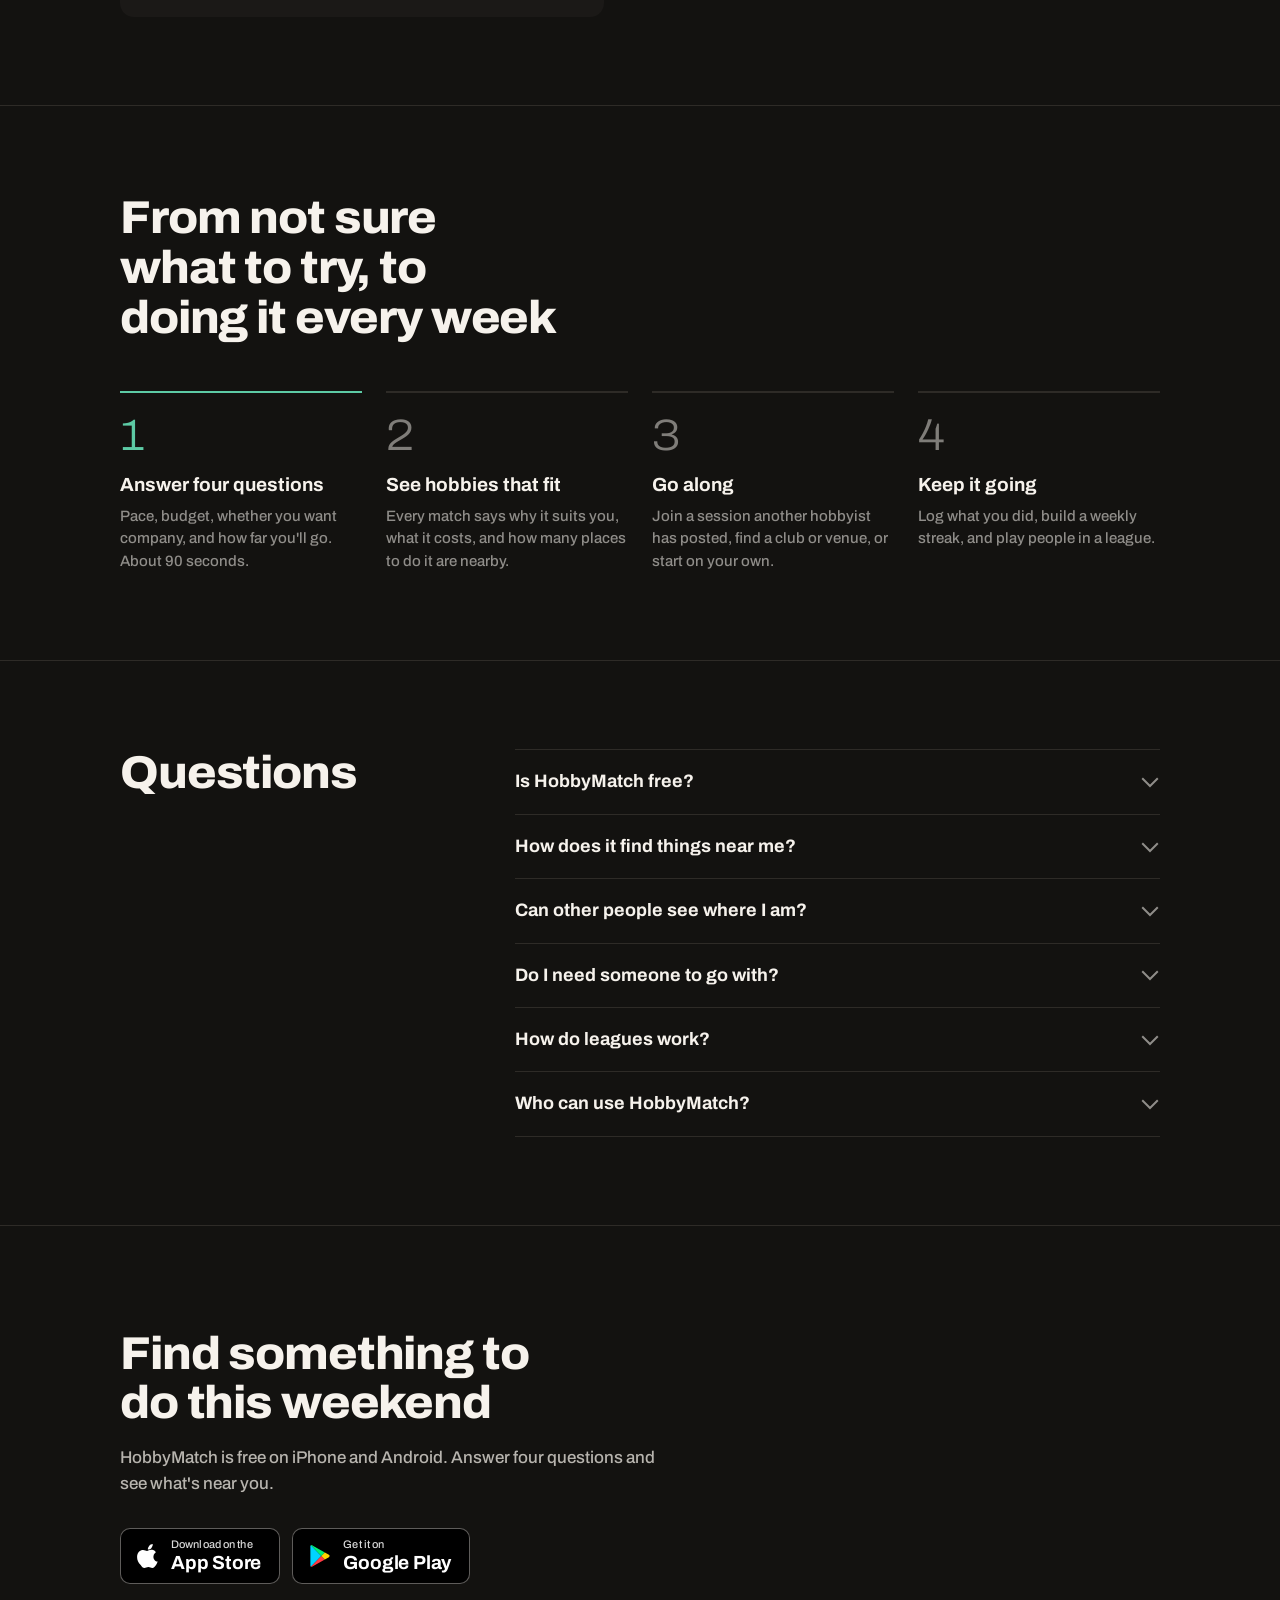
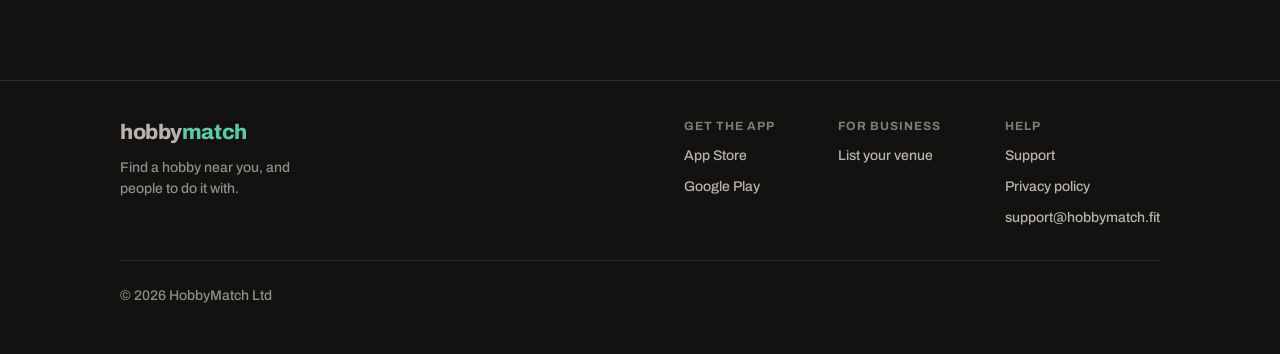
==== commit db73f65f: "feat: business page for clubs and venues, plus outreach kit - business.html (/business): why list (f" ====
--- a/index.html
+++ b/index.html
@@ -291,6 +291,10 @@
           <a href="https://play.google.com/store/apps/details?id=com.hobbymatchofficial.app">Google Play</a>
         </div>
         <div>
+          <h2>For business</h2>
+          <a href="/business">List your venue</a>
+        </div>
+        <div>
           <h2>Help</h2>
           <a href="/support">Support</a>
           <a href="/privacy">Privacy policy</a>
--- a/assets/site.css
+++ b/assets/site.css
@@ -61,6 +61,7 @@
 .nav-links { display: flex; align-items: center; gap: 28px; list-style: none; font-size: 15px; font-weight: 600; }
 .nav-links a { text-decoration: none; color: var(--text-2); }
 .nav-links a:hover { color: var(--text); }
+.nav-links a.btn-primary { color: var(--on-accent); }
 .nav-links .hide-sm { display: none; }
 @media (min-width: 760px) { .nav-links .hide-sm { display: list-item; } }
 .nav.solid { position: static; border-bottom: 1px solid var(--hairline); }
@@ -314,3 +315,29 @@
 .footer-full nav div { display: grid; gap: 10px; align-content: start; }
 .footer-full h2 { font-size: 12px; font-weight: 700; letter-spacing: .08em; text-transform: uppercase; color: var(--text-4); }
 .footer-legal { flex-basis: 100%; padding-top: 24px; border-top: 1px solid var(--hairline); }
+
+/* ── business page (/business) ─────────────────────────────────── */
+.biz-hero { padding: 72px 0 64px; }
+@media (min-width: 760px) { .biz-hero { padding: 112px 0 96px; } }
+.biz-hero .display { max-width: 16ch; }
+.biz-hero .store-row { margin-top: 32px; }
+.biz-email { margin-top: 16px; }
+.inline-link { color: var(--accent); }
+.venue-card { padding: 20px 18px 18px; }
+.venue-head { display: flex; align-items: center; gap: 12px; }
+.venue-head > div { flex: 1; min-width: 0; }
+.venue-head > div span { display: block; margin-top: 2px; font-size: 13px; color: var(--text-3); }
+.venue-head .card-title { font-size: 19px; }
+.venue-logo { display: grid; place-items: center; flex: none; width: 44px; height: 44px; border-radius: 10px; background: var(--accent-muted); color: var(--text); font-weight: 800; font-size: 19px; }
+.claimed { flex: none; padding: 4px 10px; border-radius: 999px; background: var(--raised); color: var(--accent); font-size: 12px; font-weight: 700; }
+.venue-stats { display: grid; grid-template-columns: 1fr 1fr; gap: 12px; margin-top: 18px; }
+.venue-stats div { padding: 14px; border-radius: 12px; background: var(--raised); }
+.venue-stats dt { font-size: 13px; color: var(--text-3); }
+.venue-stats dd { margin-top: 2px; font-size: 28px; font-weight: 800; letter-spacing: -.02em; font-variant-numeric: tabular-nums; }
+.venue-sessions { list-style: none; margin-top: 14px; }
+.venue-sessions li { display: flex; align-items: center; justify-content: space-between; gap: 12px; padding: 12px 0; border-top: 1px solid var(--hairline); }
+.venue-sessions strong { display: block; font-size: 14px; font-weight: 700; color: var(--accent); }
+.venue-sessions li div span { display: block; font-size: 15px; color: var(--text); font-weight: 600; }
+.going-count { flex: none; font-size: 13px; font-weight: 600; color: var(--text-2); }
+.venue-feed { display: flex; align-items: center; gap: 8px; padding-top: 12px; border-top: 1px solid var(--hairline); font-size: 13px; color: var(--text-3); }
+.venue-feed svg { width: 16px; height: 16px; }
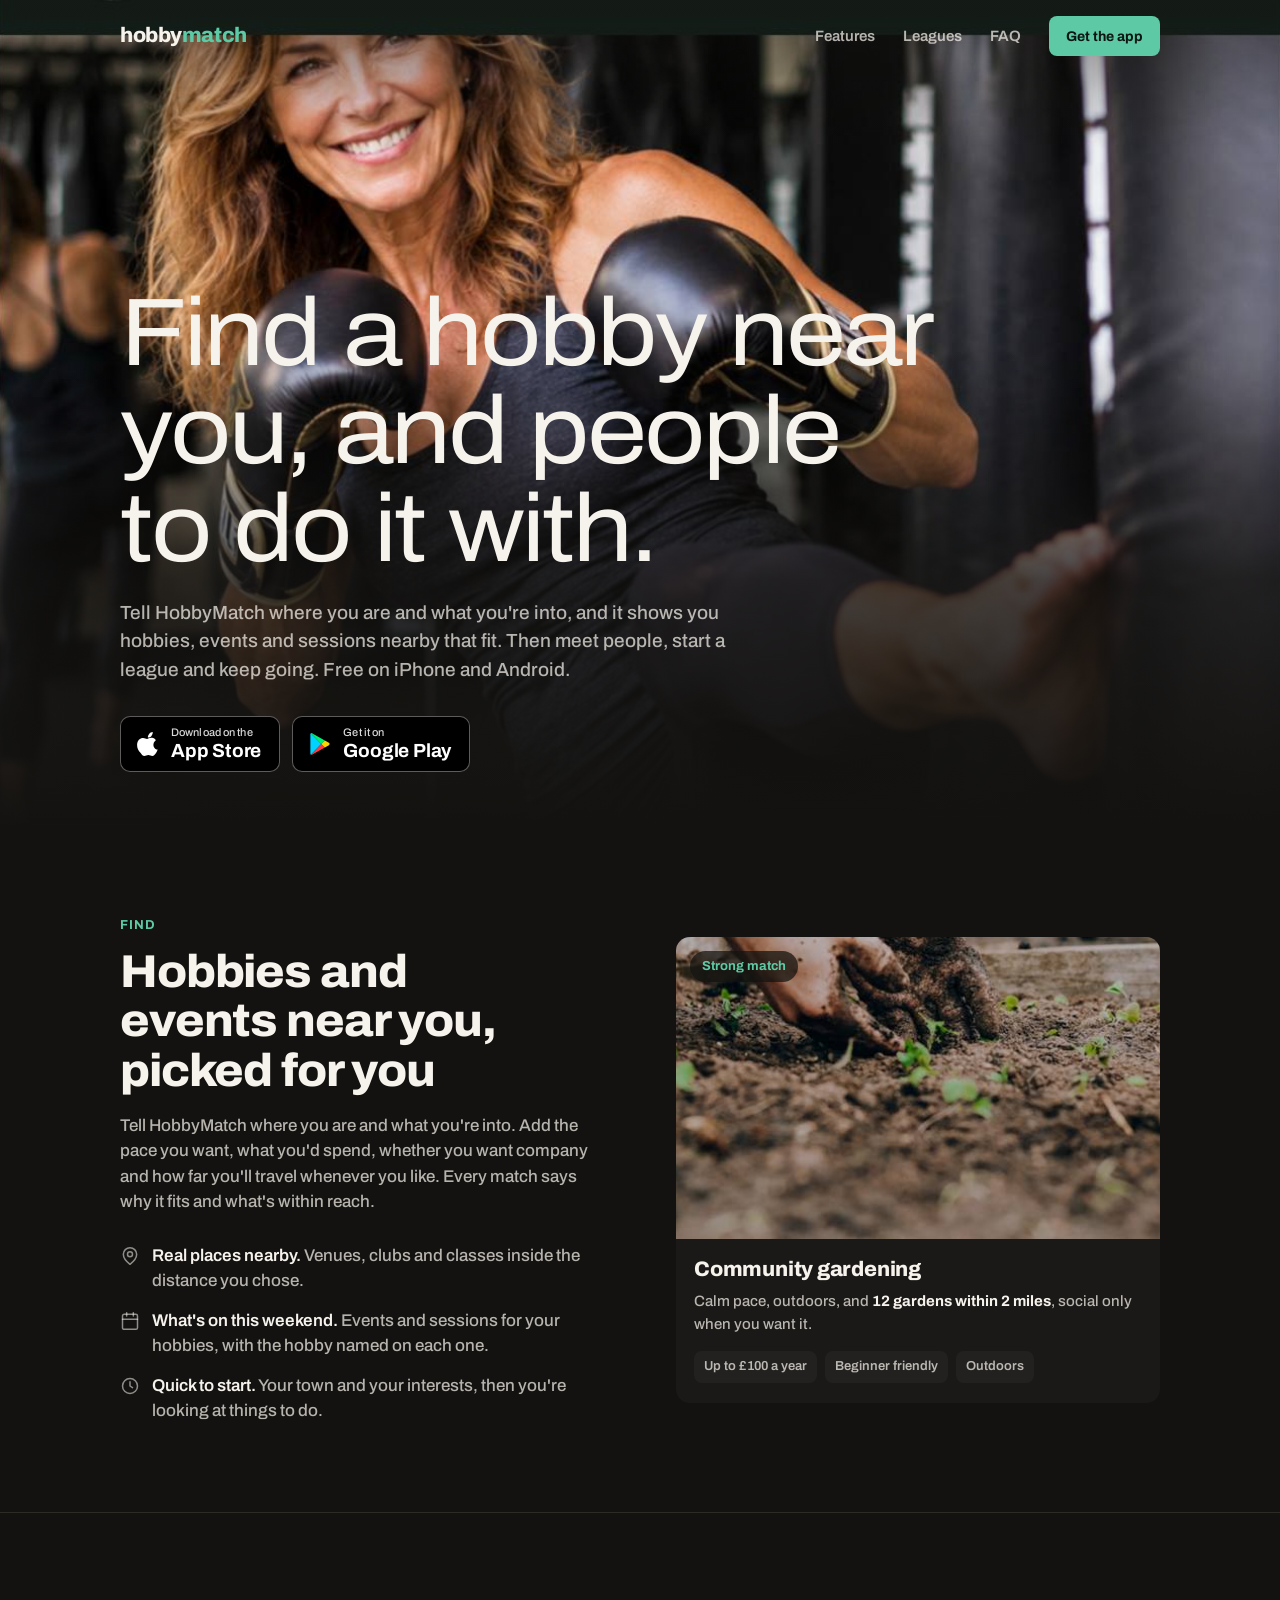
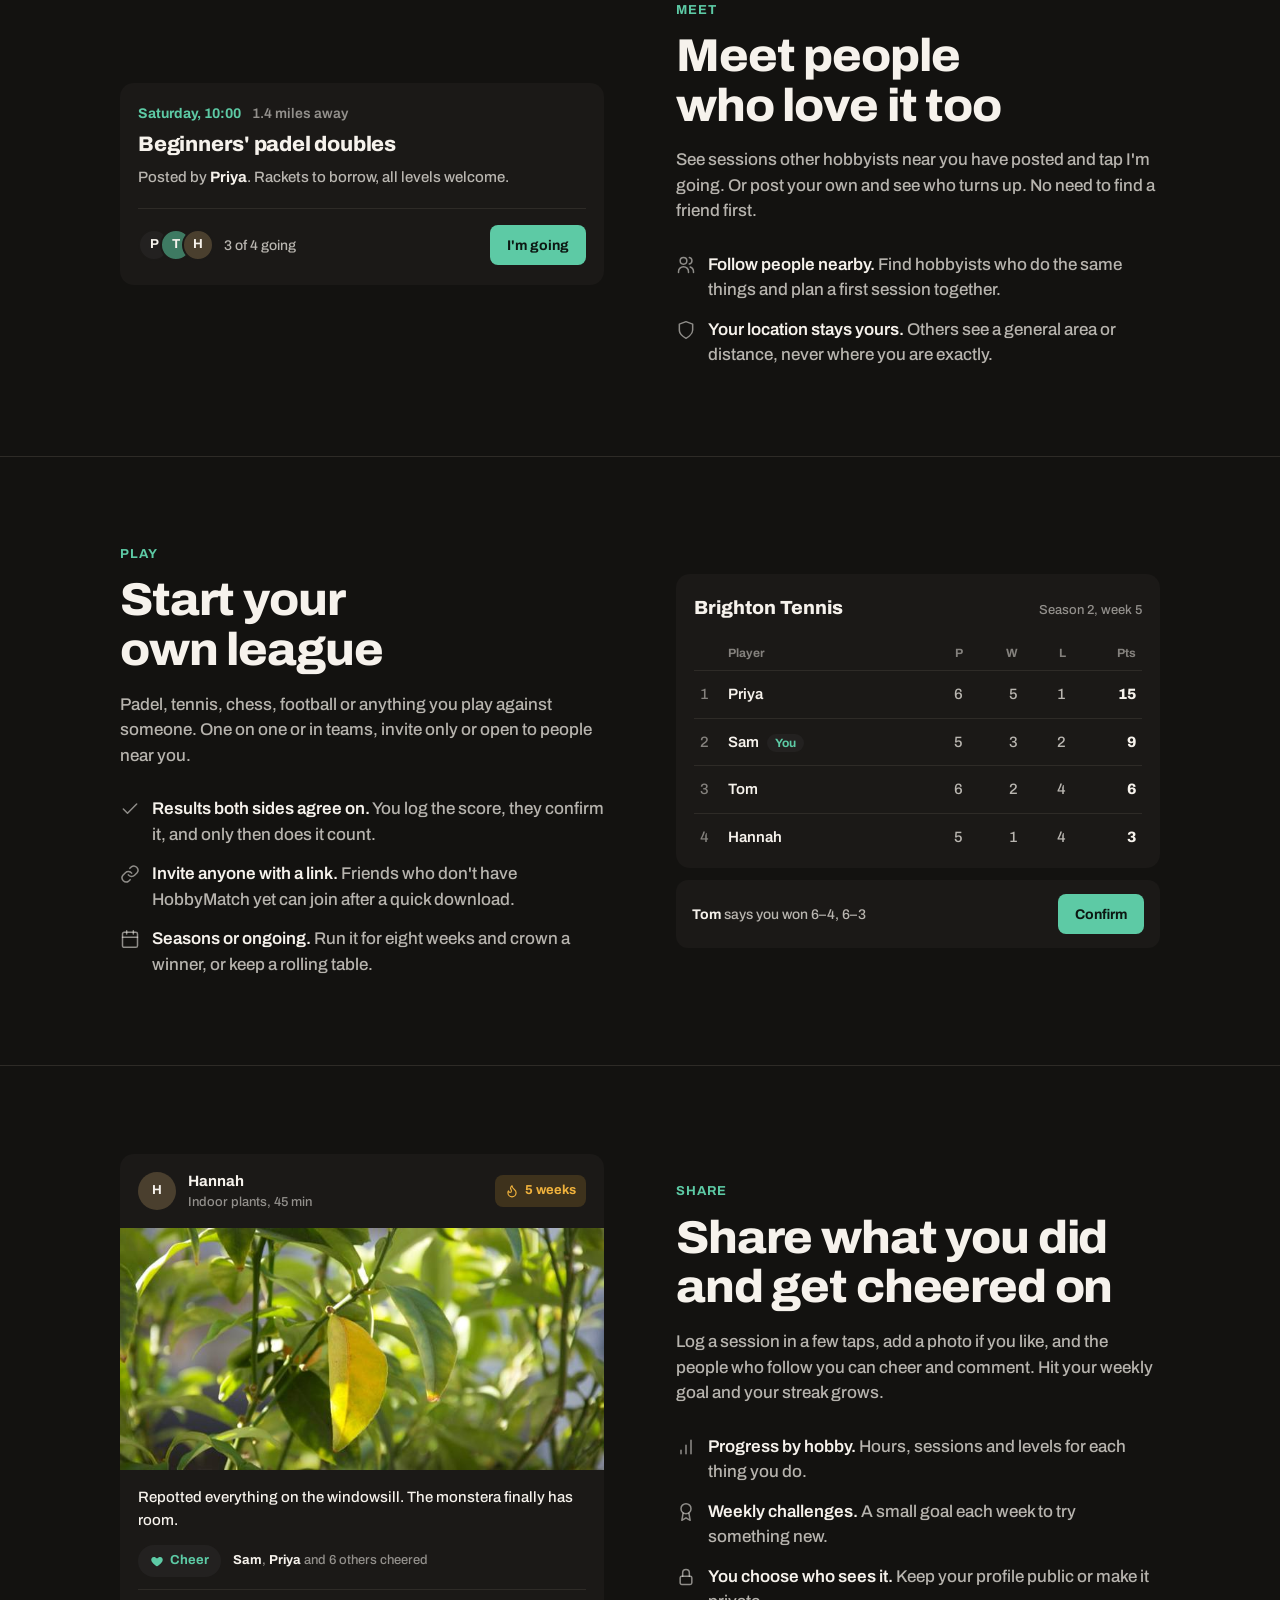
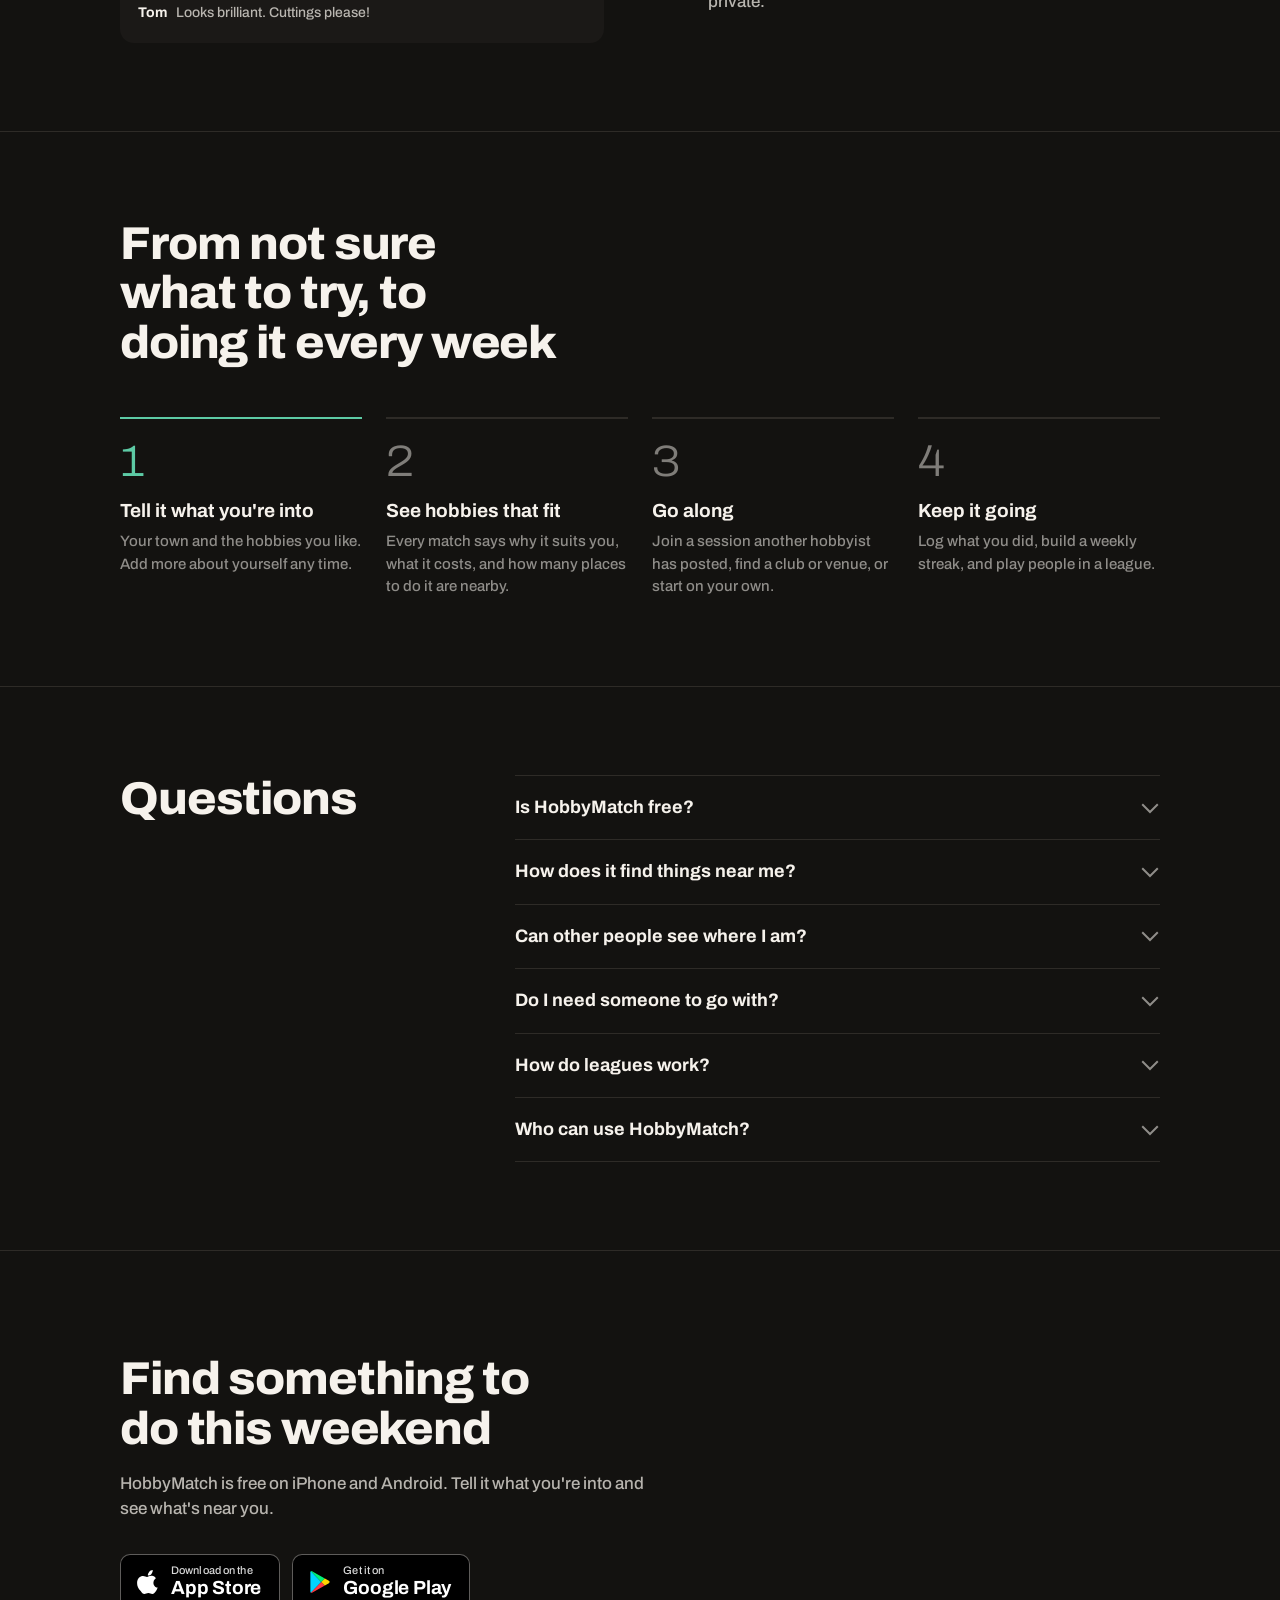
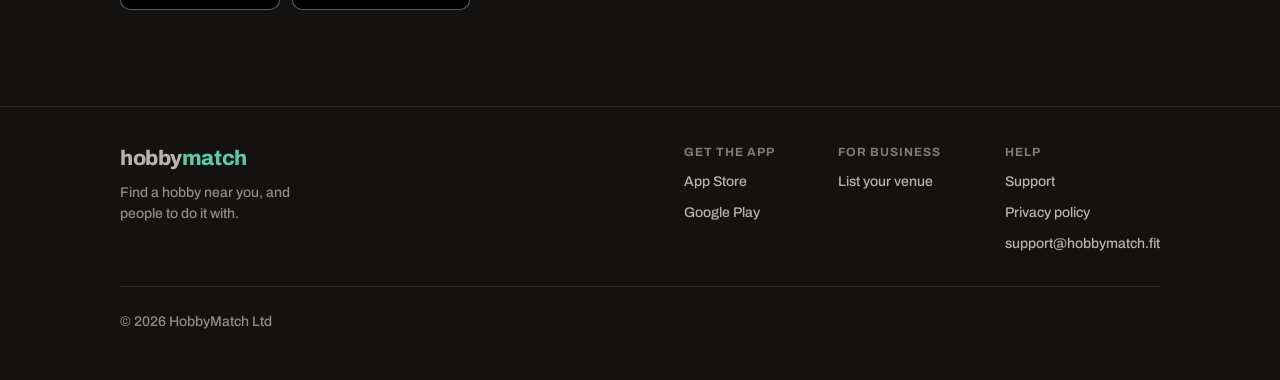
==== commit 8edb98a7: "fix: 18+ age statements; sign-up and venue-claim copy match the app; sample venue labelled as an exa" ====
--- a/index.html
+++ b/index.html
@@ -4,7 +4,7 @@
   <meta charset="utf-8">
   <title>HobbyMatch: find hobbies, events and people near you</title>
   <meta name="viewport" content="width=device-width, initial-scale=1, viewport-fit=cover">
-  <meta name="description" content="HobbyMatch finds hobbies, events and sessions near you from four quick questions. Meet people who share them, start your own league and get cheered on. Free on iPhone and Android.">
+  <meta name="description" content="HobbyMatch finds hobbies, events and sessions near you for the things you're into. Meet people who share them, start your own league and get cheered on. Free on iPhone and Android.">
   <link rel="canonical" href="https://hobbymatch.fit/">
   <meta name="theme-color" content="#131210">
   <meta name="apple-itunes-app" content="app-id=6762534449">
@@ -14,7 +14,7 @@
   <meta property="og:locale" content="en_GB">
   <meta property="og:url" content="https://hobbymatch.fit/">
   <meta property="og:title" content="HobbyMatch: find a hobby near you, and people to do it with">
-  <meta property="og:description" content="Hobbies, events and sessions near you from four quick questions. Meet people, start a league and get cheered on. Free on iPhone and Android.">
+  <meta property="og:description" content="Hobbies, events and sessions near you for the things you're into. Meet people, start a league and get cheered on. Free on iPhone and Android.">
   <meta property="og:image" content="https://hobbymatch.fit/assets/img/og.jpg">
   <meta property="og:image:type" content="image/jpeg">
   <meta property="og:image:width" content="1200">
@@ -22,7 +22,7 @@
   <meta property="og:image:alt" content="The HobbyMatch wordmark beside a woman in boxing gloves, smiling, with the line: find a hobby near you, and people to do it with.">
   <meta name="twitter:card" content="summary_large_image">
   <meta name="twitter:title" content="HobbyMatch: find a hobby near you, and people to do it with">
-  <meta name="twitter:description" content="Hobbies, events and sessions near you from four quick questions. Meet people, start a league and get cheered on.">
+  <meta name="twitter:description" content="Hobbies, events and sessions near you for the things you're into. Meet people, start a league and get cheered on.">
   <meta name="twitter:image" content="https://hobbymatch.fit/assets/img/og.jpg">
   <meta name="twitter:image:alt" content="The HobbyMatch wordmark beside a woman in boxing gloves, smiling.">
 
@@ -42,7 +42,7 @@
       {"@type":"Question","name":"Can other people see where I am?","acceptedAnswer":{"@type":"Answer","text":"Other people see a general area or a distance, not your exact location. You can also make your profile private in Account, then Private profile."}},
       {"@type":"Question","name":"Do I need someone to go with?","acceptedAnswer":{"@type":"Answer","text":"No. Join a session another hobbyist has posted, follow people near you who do the same thing, or go on your own."}},
       {"@type":"Question","name":"How do leagues work?","acceptedAnswer":{"@type":"Answer","text":"Start a league for anything you play against someone, then invite people with a link. You log a score, the other side confirms it, and the table updates. Run it as a season or keep a rolling table."}},
-      {"@type":"Question","name":"Who can use HobbyMatch?","acceptedAnswer":{"@type":"Answer","text":"Anyone aged 13 or over."}}
+      {"@type":"Question","name":"Who can use HobbyMatch?","acceptedAnswer":{"@type":"Answer","text":"Anyone aged 18 or over."}}
     ]}
   ]
   </script>
@@ -67,7 +67,7 @@
       </div>
       <div class="wrap hero-copy">
         <h1 class="display">Find a hobby near you, and people to do&nbsp;it&nbsp;with.</h1>
-        <p class="hero-sub">Answer four quick questions and HobbyMatch shows you hobbies, events and sessions nearby that fit. Then meet people, start a league and keep going. Free on iPhone and Android.</p>
+        <p class="hero-sub">Tell HobbyMatch where you are and what you're into, and it shows you hobbies, events and sessions nearby that fit. Then meet people, start a league and keep going. Free on iPhone and Android.</p>
         <div class="store-row">
           <a class="store-badge" href="https://apps.apple.com/app/id6762534449">
             <svg viewBox="0 0 24 24" aria-hidden="true"><path fill="currentColor" d="M16.37 1.43c0 1.14-.49 2.27-1.18 3.08-.74.9-1.99 1.57-2.99 1.57-.12 0-.23-.02-.3-.03-.01-.06-.04-.22-.04-.39 0-1.15.57-2.27 1.21-2.98.8-.94 2.14-1.64 3.25-1.68.03.13.05.28.05.43Zm4.56 15.71c-.03.07-.46 1.58-1.52 3.12-.94 1.34-1.94 2.71-3.43 2.71-1.52 0-1.9-.88-3.63-.88-1.7 0-2.3.91-3.67.91-1.38 0-2.33-1.26-3.43-2.8C2.97 18.38 1.93 15.57 1.93 12.92c0-4.28 2.8-6.55 5.55-6.55 1.45 0 2.68.95 3.6.95.87 0 2.22-1.01 3.9-1.01.61 0 2.89.06 4.38 2.19-.13.09-2.38 1.37-2.38 4.19 0 3.26 2.85 4.42 2.95 4.45Z"/></svg>
@@ -87,11 +87,11 @@
         <div>
           <p class="eyebrow">Find</p>
           <h2 class="title">Hobbies and events near you, picked for you</h2>
-          <p class="lede">Tell HobbyMatch the pace you want, what you'd spend, whether you want company and how far you'll travel. Every match says why it fits and what's within reach.</p>
+          <p class="lede">Tell HobbyMatch where you are and what you're into. Add the pace you want, what you'd spend, whether you want company and how far you'll travel whenever you like. Every match says why it fits and what's within reach.</p>
           <ul class="points">
             <li><svg viewBox="0 0 24 24" fill="none" stroke="currentColor" stroke-width="1.8" stroke-linecap="round" stroke-linejoin="round" aria-hidden="true"><path d="M20 10c0 6-8 12-8 12s-8-6-8-12a8 8 0 0 1 16 0Z"/><circle cx="12" cy="10" r="3"/></svg><span><strong>Real places nearby.</strong> Venues, clubs and classes inside the distance you chose.</span></li>
             <li><svg viewBox="0 0 24 24" fill="none" stroke="currentColor" stroke-width="1.8" stroke-linecap="round" stroke-linejoin="round" aria-hidden="true"><rect x="3" y="4" width="18" height="18" rx="2"/><path d="M16 2v4M8 2v4M3 10h18"/></svg><span><strong>What's on this weekend.</strong> Events and sessions for your hobbies, with the hobby named on each one.</span></li>
-            <li><svg viewBox="0 0 24 24" fill="none" stroke="currentColor" stroke-width="1.8" stroke-linecap="round" stroke-linejoin="round" aria-hidden="true"><circle cx="12" cy="12" r="9"/><path d="M12 7v5l3 2"/></svg><span><strong>About 90 seconds.</strong> Four questions, then you're looking at things to do.</span></li>
+            <li><svg viewBox="0 0 24 24" fill="none" stroke="currentColor" stroke-width="1.8" stroke-linecap="round" stroke-linejoin="round" aria-hidden="true"><circle cx="12" cy="12" r="9"/><path d="M12 7v5l3 2"/></svg><span><strong>Quick to start.</strong> Your town and your interests, then you're looking at things to do.</span></li>
           </ul>
         </div>
         <div class="stage" aria-label="Example of a hobby match in the app">
@@ -209,8 +209,8 @@
         <h2 class="title">From not sure what to try, to doing it every week</h2>
         <ol class="steps">
           <li>
-            <h3>Answer four questions</h3>
-            <p>Pace, budget, whether you want company, and how far you'll go. About 90 seconds.</p>
+            <h3>Tell it what you're into</h3>
+            <p>Your town and the hobbies you like. Add more about yourself any time.</p>
           </li>
           <li>
             <h3>See hobbies that fit</h3>
@@ -254,7 +254,7 @@
           </details>
           <details>
             <summary>Who can use HobbyMatch?</summary>
-            <p>Anyone aged 13 or over. If you need help with your account, see <a href="/support">Support</a>.</p>
+            <p>Anyone aged 18 or over. If you need help with your account, see <a href="/support">Support</a>.</p>
           </details>
         </div>
       </div>
@@ -263,7 +263,7 @@
     <section class="section closing" id="get">
       <div class="wrap">
         <h2 class="title">Find something to do this weekend</h2>
-        <p class="lede">HobbyMatch is free on iPhone and Android. Answer four questions and see what's near you.</p>
+        <p class="lede">HobbyMatch is free on iPhone and Android. Tell it what you're into and see what's near you.</p>
         <div class="store-row">
           <a class="store-badge" href="https://apps.apple.com/app/id6762534449">
             <svg viewBox="0 0 24 24" aria-hidden="true"><path fill="currentColor" d="M16.37 1.43c0 1.14-.49 2.27-1.18 3.08-.74.9-1.99 1.57-2.99 1.57-.12 0-.23-.02-.3-.03-.01-.06-.04-.22-.04-.39 0-1.15.57-2.27 1.21-2.98.8-.94 2.14-1.64 3.25-1.68.03.13.05.28.05.43Zm4.56 15.71c-.03.07-.46 1.58-1.52 3.12-.94 1.34-1.94 2.71-3.43 2.71-1.52 0-1.9-.88-3.63-.88-1.7 0-2.3.91-3.67.91-1.38 0-2.33-1.26-3.43-2.8C2.97 18.38 1.93 15.57 1.93 12.92c0-4.28 2.8-6.55 5.55-6.55 1.45 0 2.68.95 3.6.95.87 0 2.22-1.01 3.9-1.01.61 0 2.89.06 4.38 2.19-.13.09-2.38 1.37-2.38 4.19 0 3.26 2.85 4.42 2.95 4.45Z"/></svg>
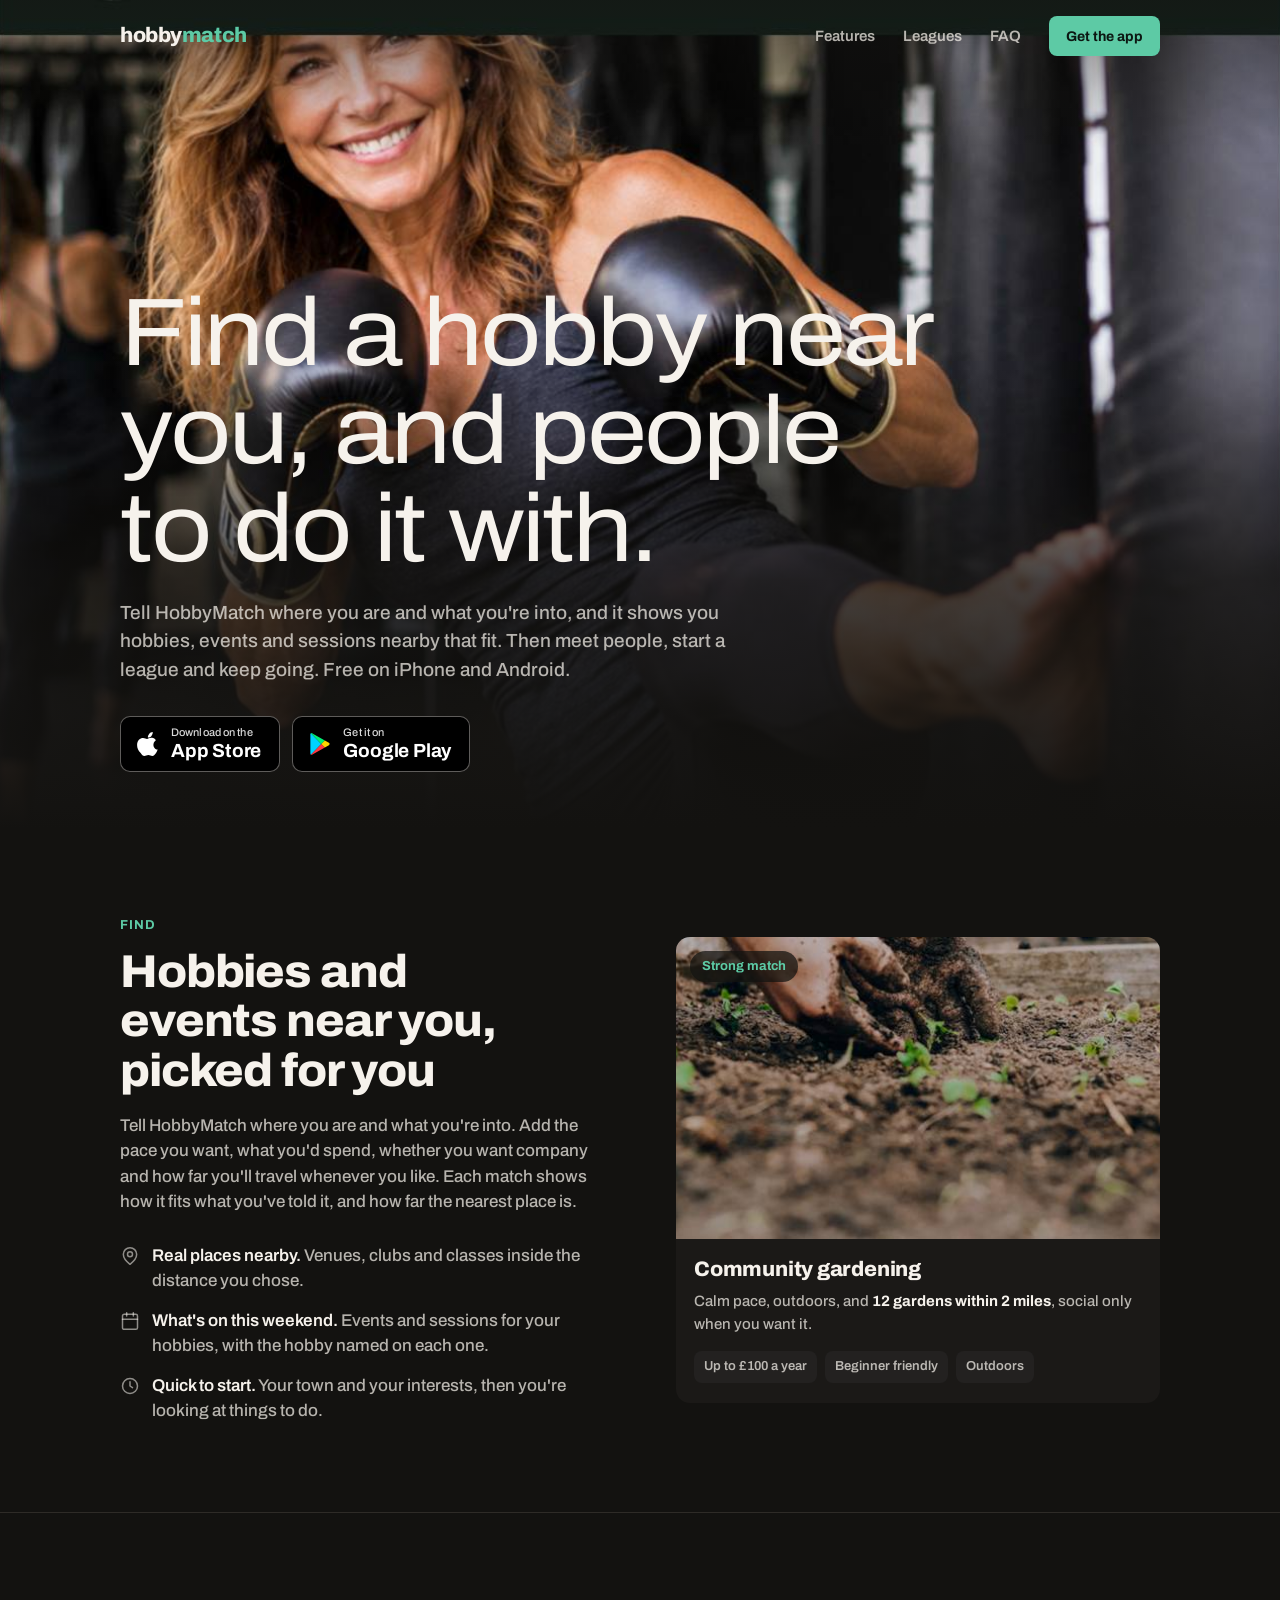
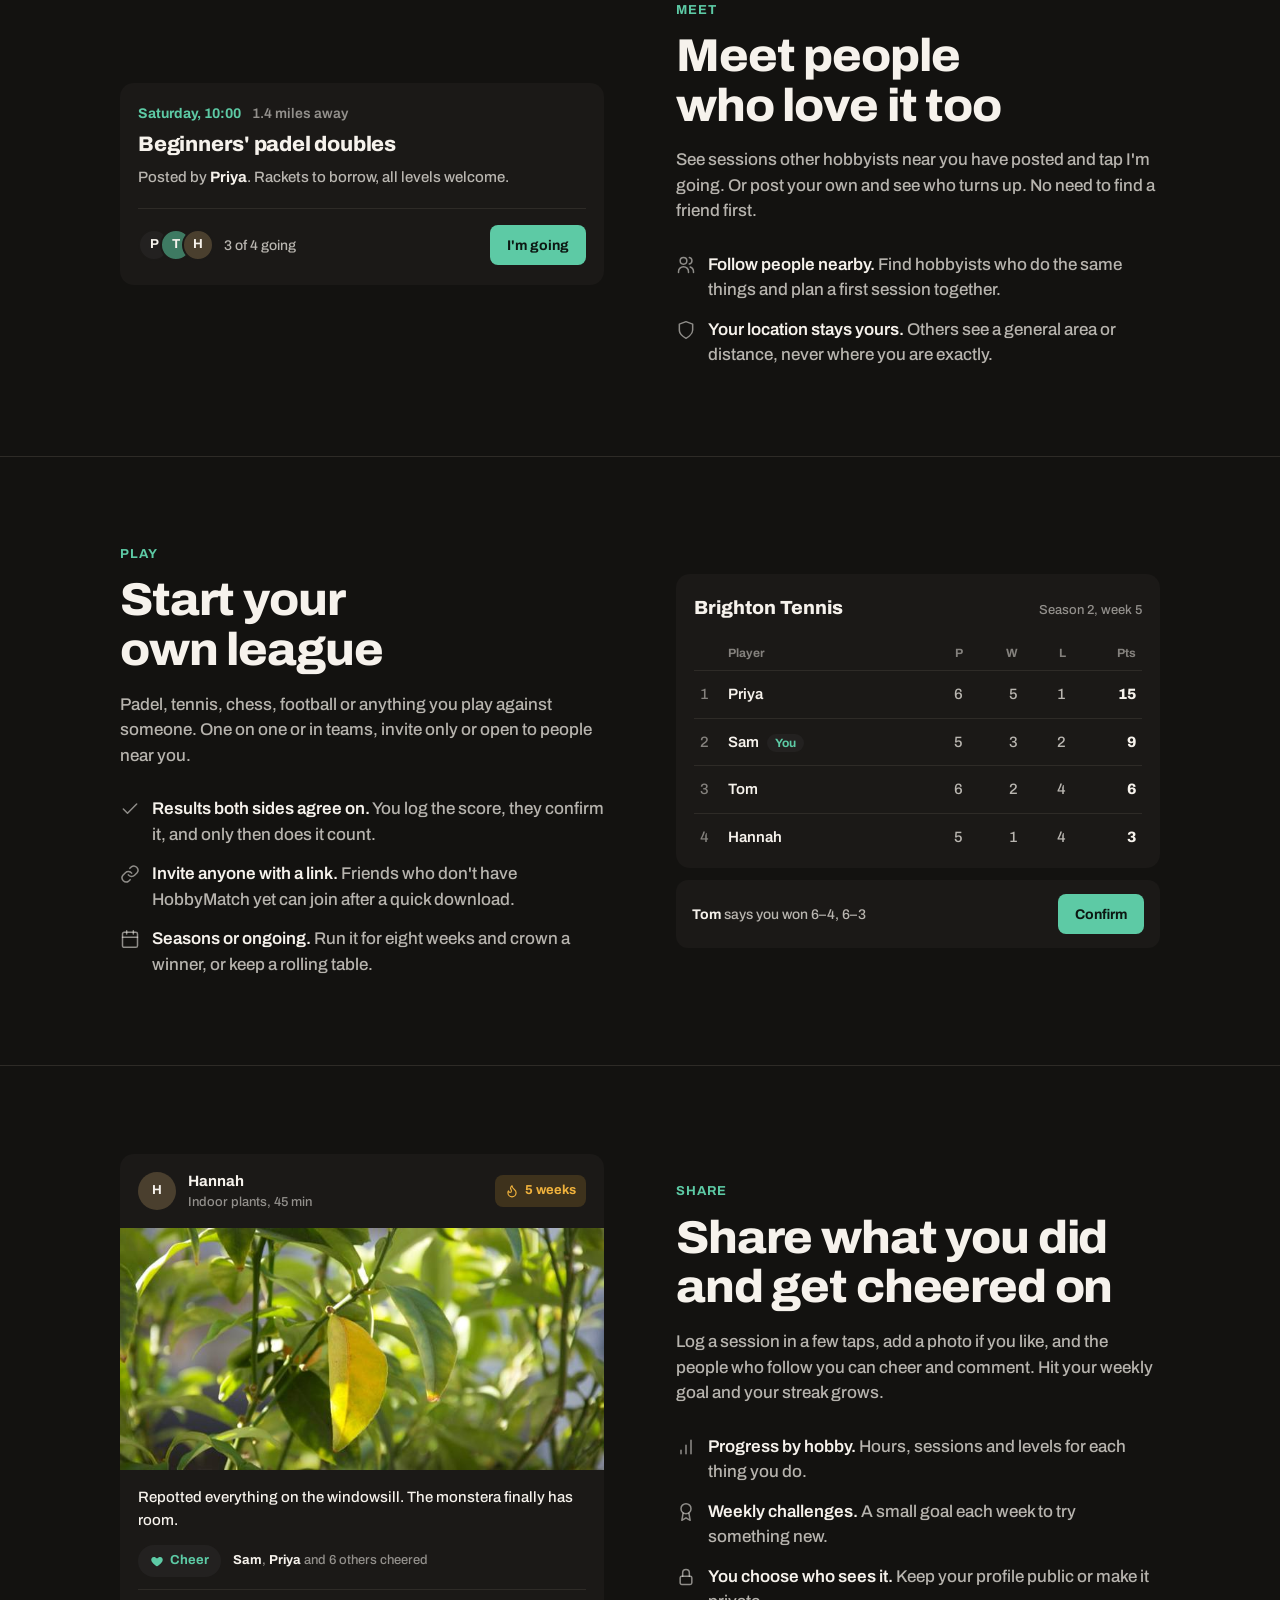
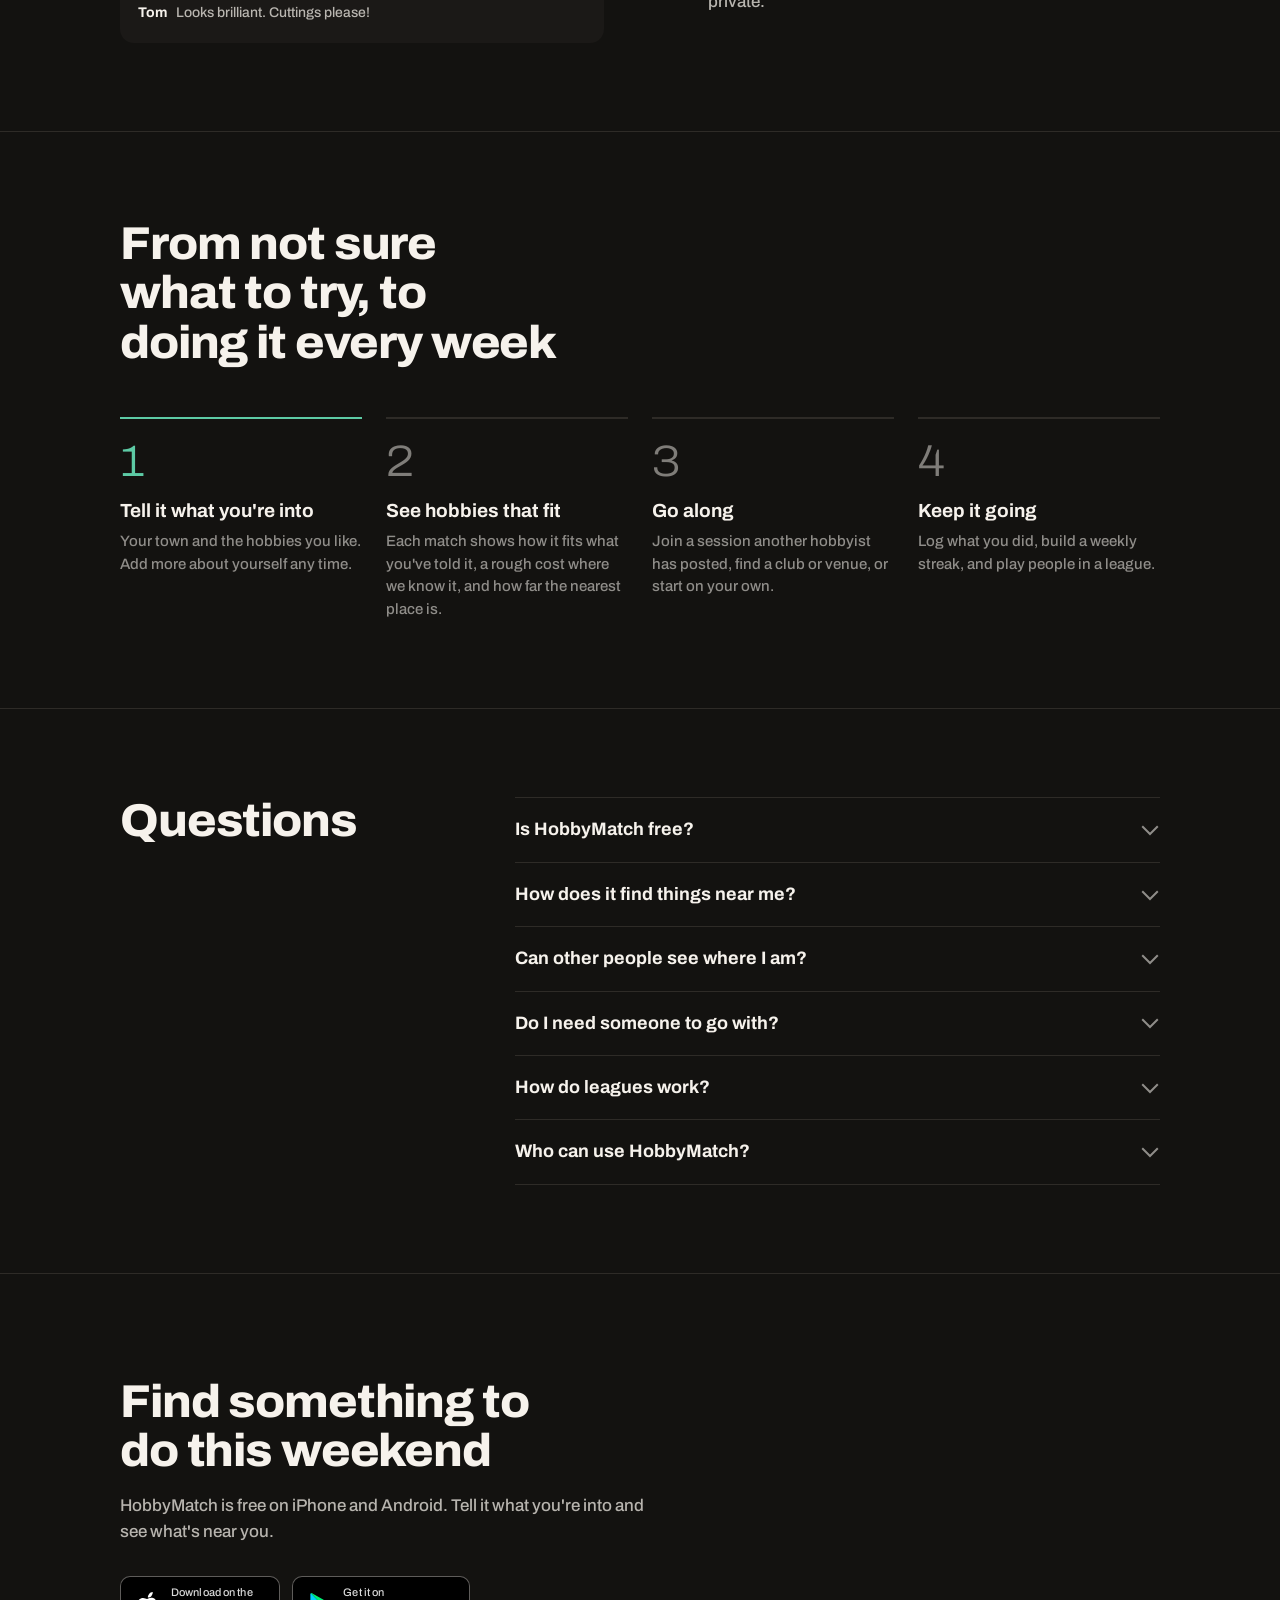
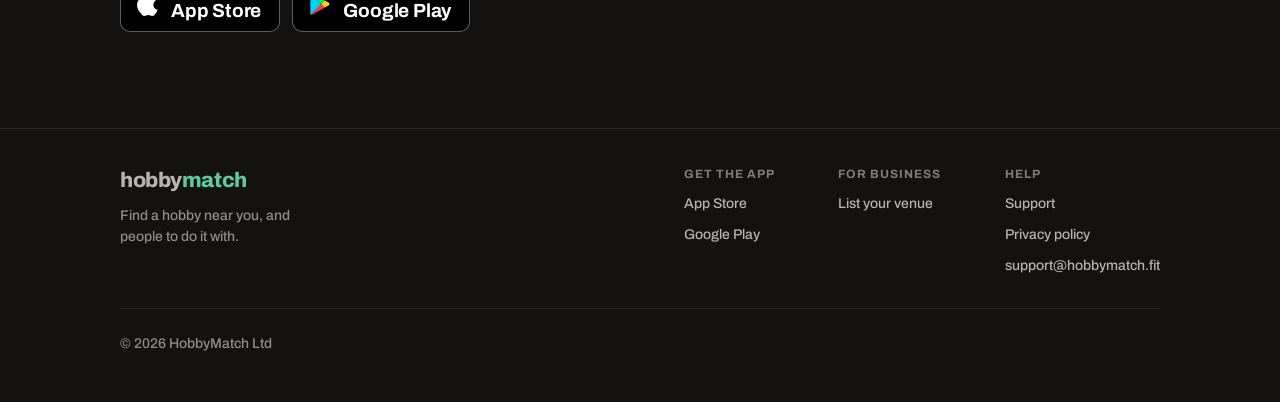
==== commit 8ecf9a84: "fix: match cards described as they are (fit with what you've told it, rough cost where known, distan" ====
--- a/index.html
+++ b/index.html
@@ -87,7 +87,7 @@
         <div>
           <p class="eyebrow">Find</p>
           <h2 class="title">Hobbies and events near you, picked for you</h2>
-          <p class="lede">Tell HobbyMatch where you are and what you're into. Add the pace you want, what you'd spend, whether you want company and how far you'll travel whenever you like. Every match says why it fits and what's within reach.</p>
+          <p class="lede">Tell HobbyMatch where you are and what you're into. Add the pace you want, what you'd spend, whether you want company and how far you'll travel whenever you like. Each match shows how it fits what you've told it, and how far the nearest place is.</p>
           <ul class="points">
             <li><svg viewBox="0 0 24 24" fill="none" stroke="currentColor" stroke-width="1.8" stroke-linecap="round" stroke-linejoin="round" aria-hidden="true"><path d="M20 10c0 6-8 12-8 12s-8-6-8-12a8 8 0 0 1 16 0Z"/><circle cx="12" cy="10" r="3"/></svg><span><strong>Real places nearby.</strong> Venues, clubs and classes inside the distance you chose.</span></li>
             <li><svg viewBox="0 0 24 24" fill="none" stroke="currentColor" stroke-width="1.8" stroke-linecap="round" stroke-linejoin="round" aria-hidden="true"><rect x="3" y="4" width="18" height="18" rx="2"/><path d="M16 2v4M8 2v4M3 10h18"/></svg><span><strong>What's on this weekend.</strong> Events and sessions for your hobbies, with the hobby named on each one.</span></li>
@@ -214,7 +214,7 @@
           </li>
           <li>
             <h3>See hobbies that fit</h3>
-            <p>Every match says why it suits you, what it costs, and how many places to do it are nearby.</p>
+            <p>Each match shows how it fits what you've told it, a rough cost where we know it, and how far the nearest place is.</p>
           </li>
           <li>
             <h3>Go along</h3>
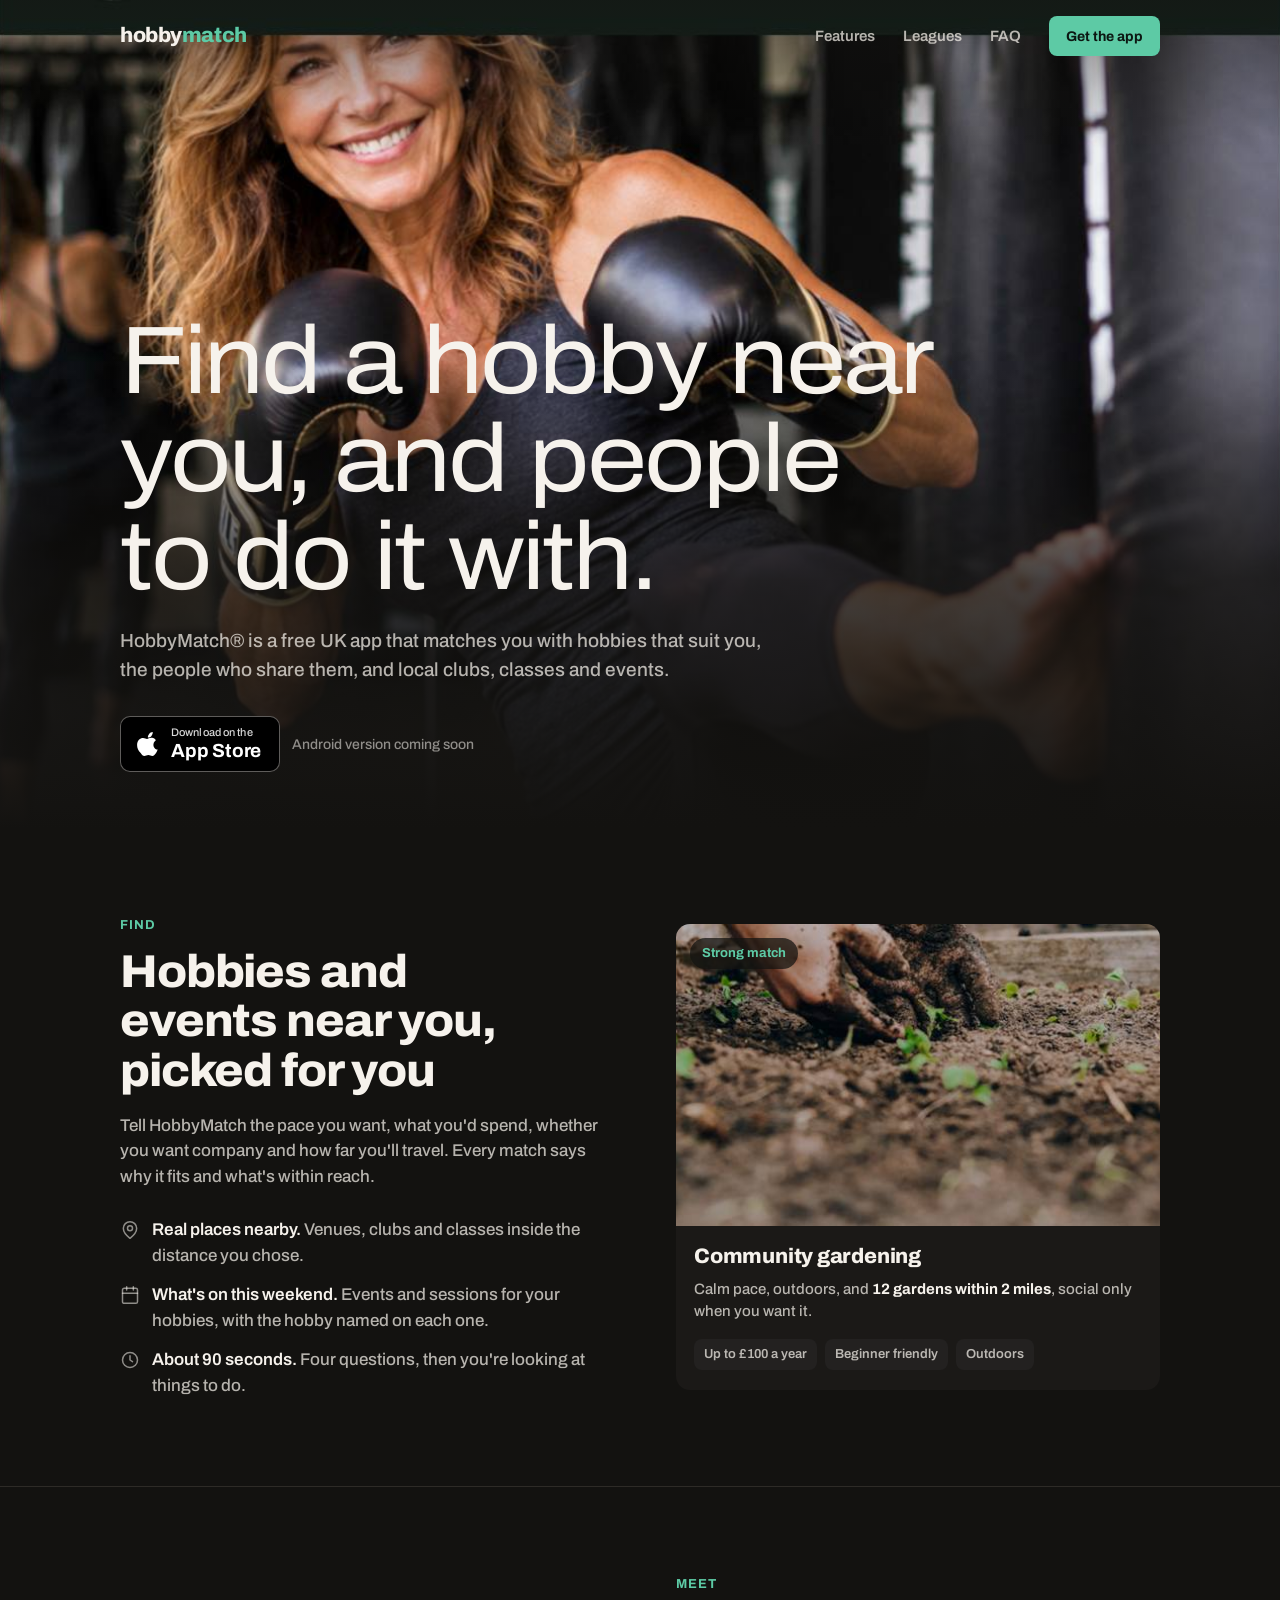
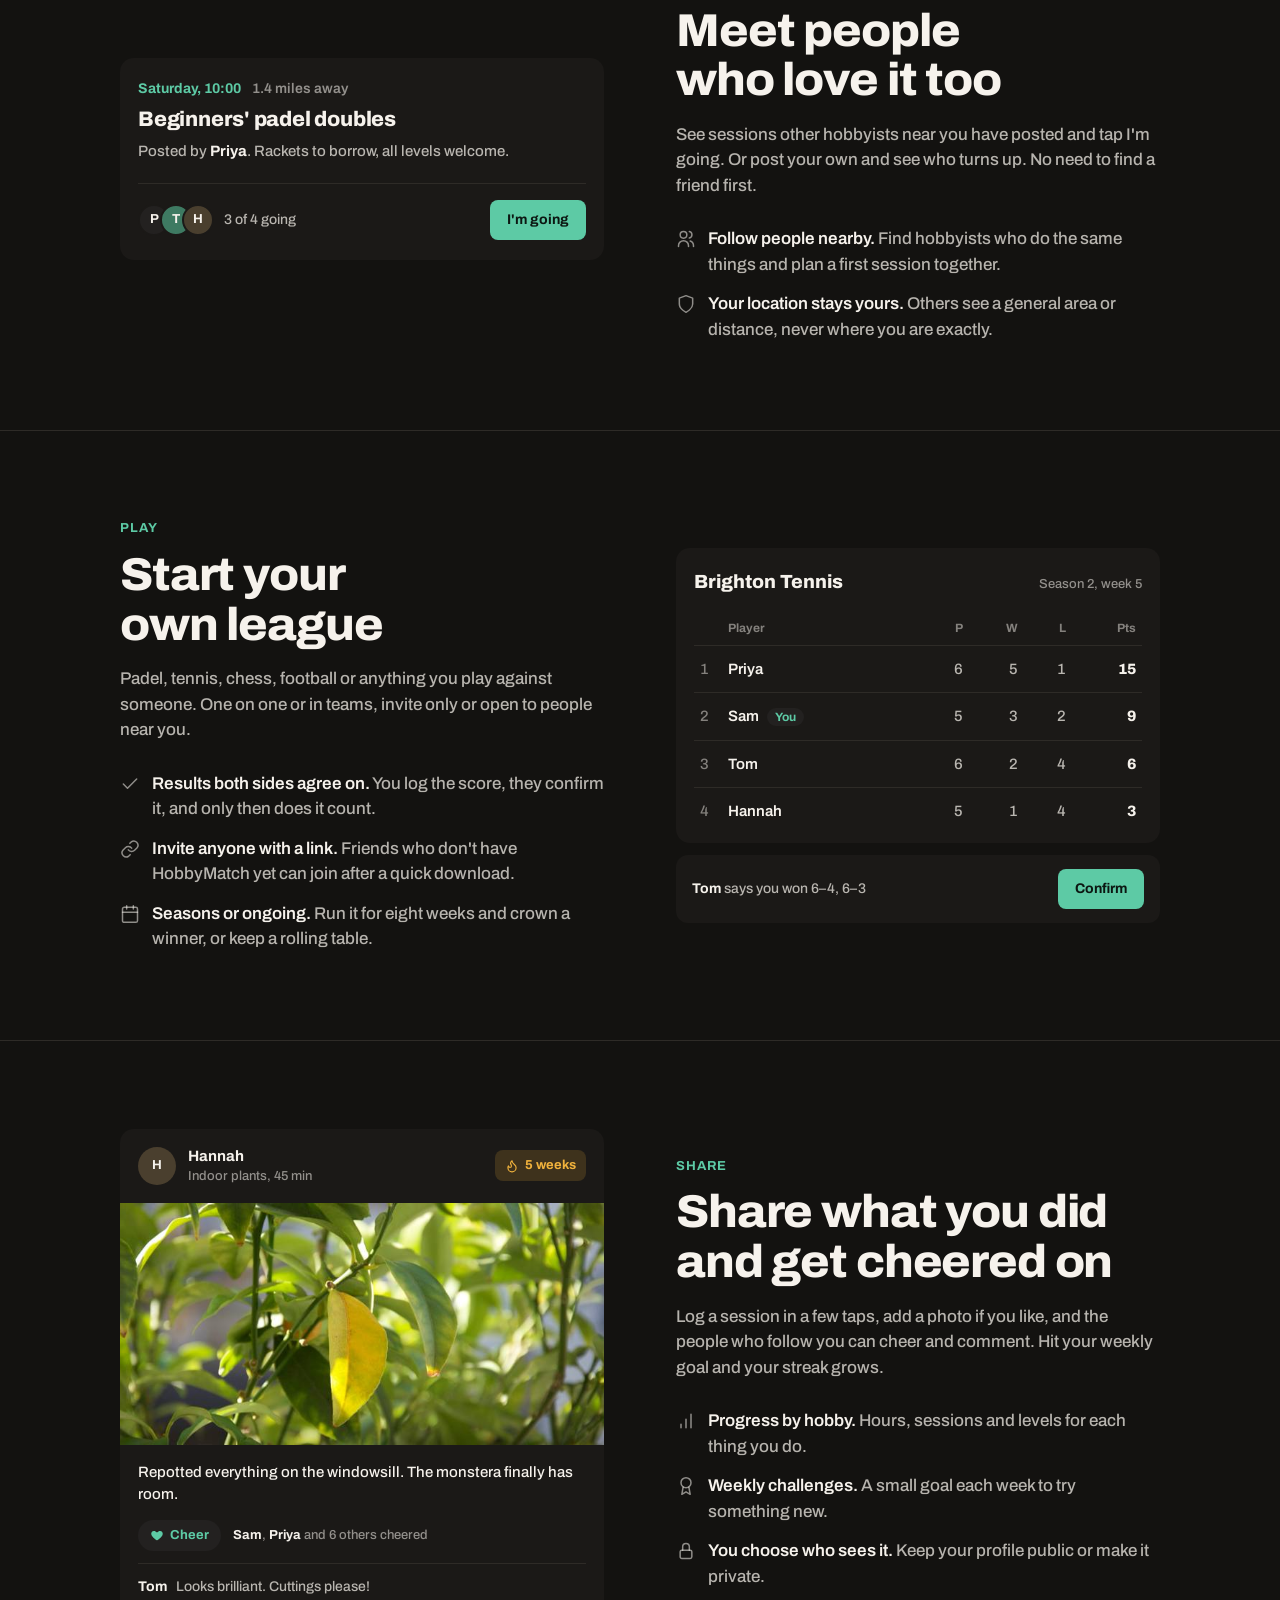
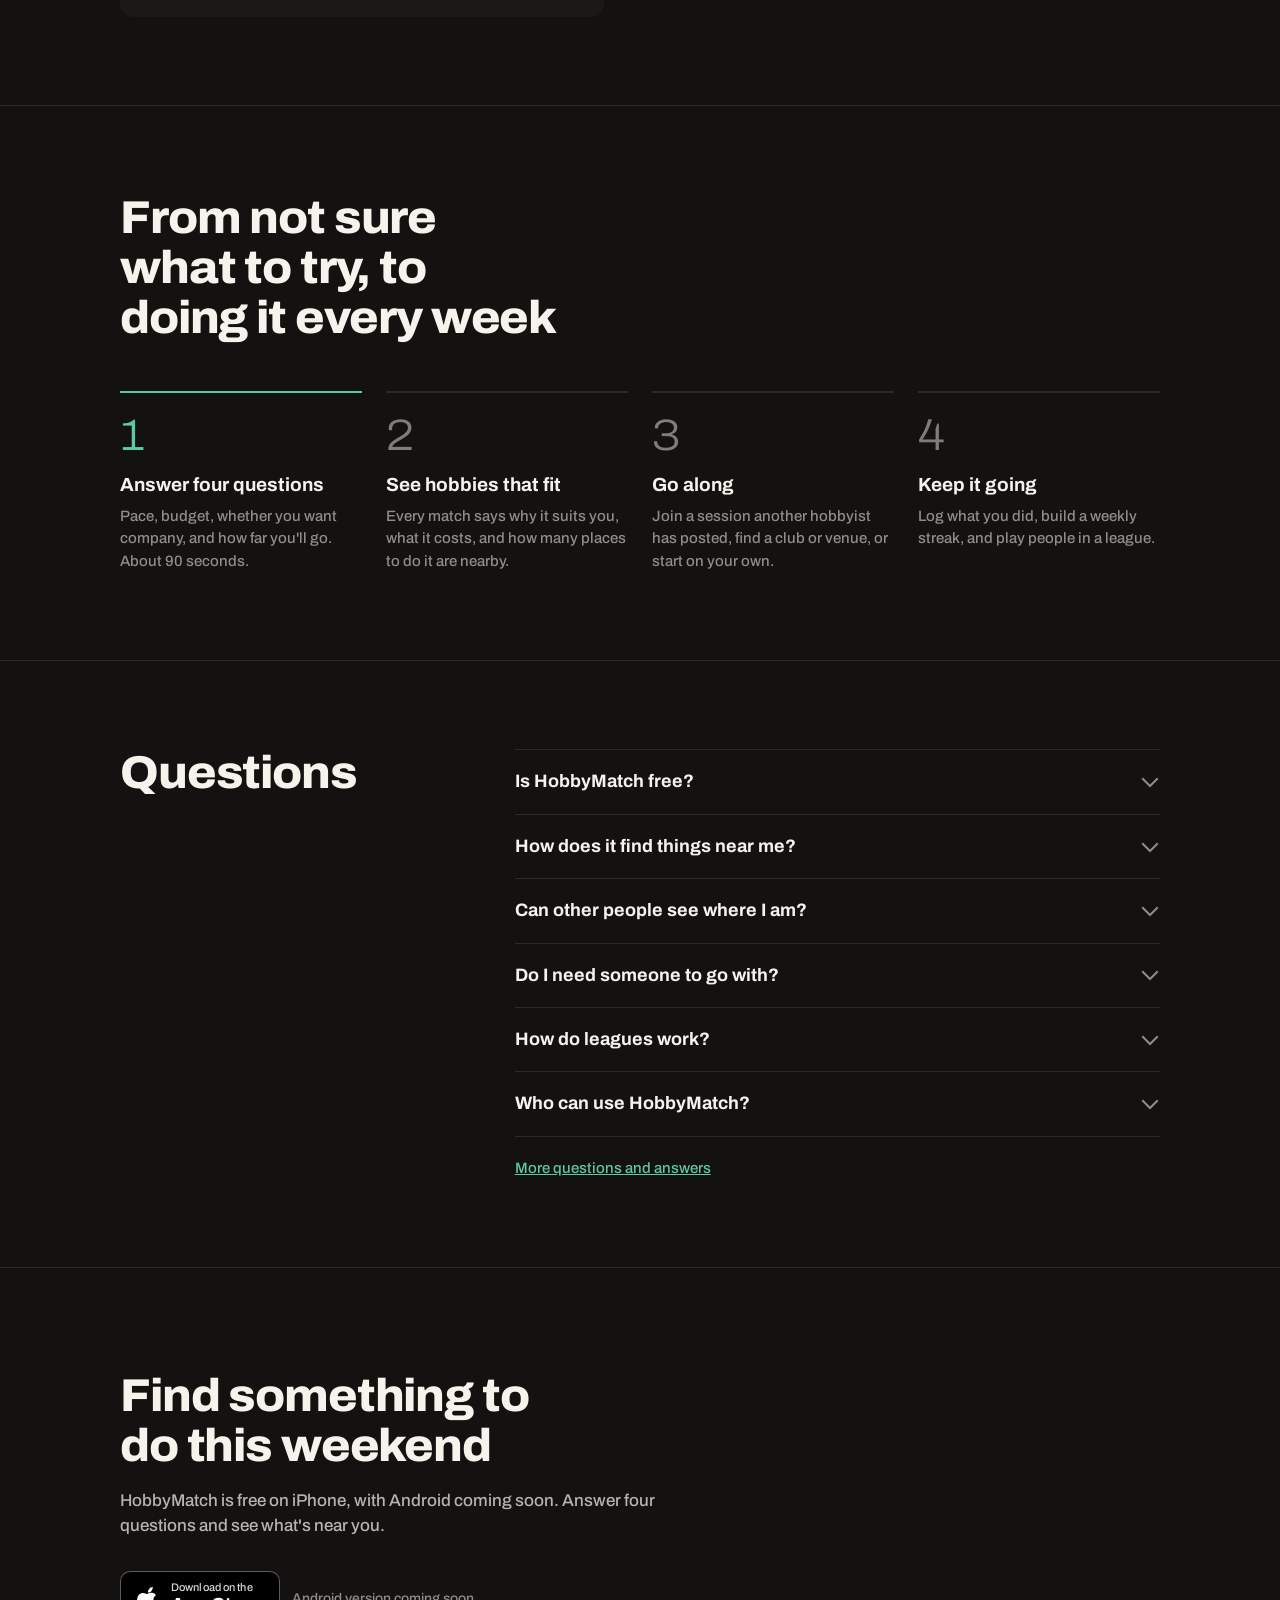
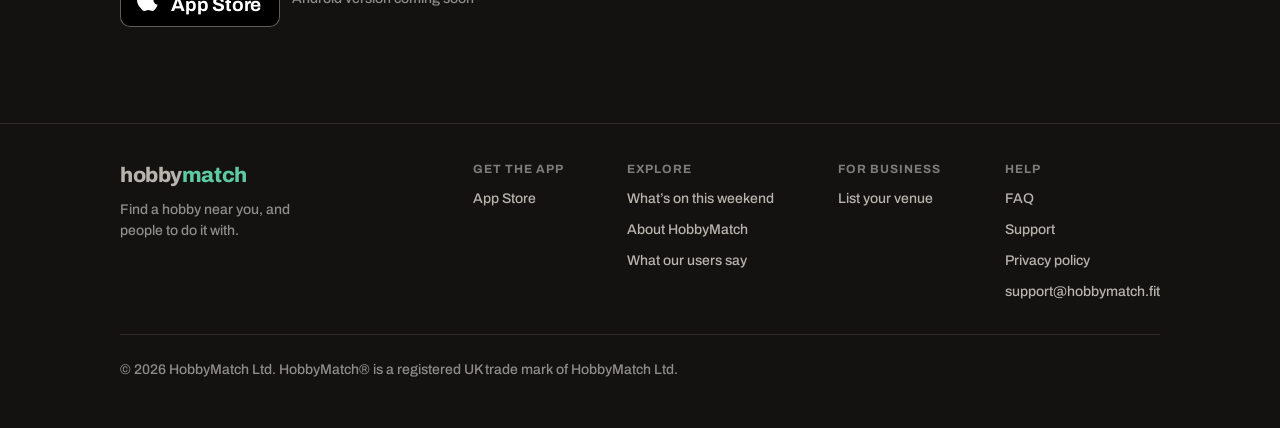
==== commit e7da5a11: "feat: crawlable for search and AI - robots for named crawlers, About, FAQ, reviews page, llms.txt, c" ====
--- a/index.html
+++ b/index.html
@@ -4,7 +4,7 @@
   <meta charset="utf-8">
   <title>HobbyMatch: find hobbies, events and people near you</title>
   <meta name="viewport" content="width=device-width, initial-scale=1, viewport-fit=cover">
-  <meta name="description" content="HobbyMatch finds hobbies, events and sessions near you for the things you're into. Meet people who share them, start your own league and get cheered on. Free on iPhone and Android.">
+  <meta name="description" content="HobbyMatch is a free UK app that matches you with hobbies that suit you, the people who share them, and local clubs, classes and events.">
   <link rel="canonical" href="https://hobbymatch.fit/">
   <meta name="theme-color" content="#131210">
   <meta name="apple-itunes-app" content="app-id=6762534449">
@@ -14,7 +14,7 @@
   <meta property="og:locale" content="en_GB">
   <meta property="og:url" content="https://hobbymatch.fit/">
   <meta property="og:title" content="HobbyMatch: find a hobby near you, and people to do it with">
-  <meta property="og:description" content="Hobbies, events and sessions near you for the things you're into. Meet people, start a league and get cheered on. Free on iPhone and Android.">
+  <meta property="og:description" content="HobbyMatch is a free UK app that matches you with hobbies that suit you, the people who share them, and local clubs, classes and events.">
   <meta property="og:image" content="https://hobbymatch.fit/assets/img/og.jpg">
   <meta property="og:image:type" content="image/jpeg">
   <meta property="og:image:width" content="1200">
@@ -22,7 +22,7 @@
   <meta property="og:image:alt" content="The HobbyMatch wordmark beside a woman in boxing gloves, smiling, with the line: find a hobby near you, and people to do it with.">
   <meta name="twitter:card" content="summary_large_image">
   <meta name="twitter:title" content="HobbyMatch: find a hobby near you, and people to do it with">
-  <meta name="twitter:description" content="Hobbies, events and sessions near you for the things you're into. Meet people, start a league and get cheered on.">
+  <meta name="twitter:description" content="HobbyMatch is a free UK app that matches you with hobbies that suit you, the people who share them, and local clubs, classes and events.">
   <meta name="twitter:image" content="https://hobbymatch.fit/assets/img/og.jpg">
   <meta name="twitter:image:alt" content="The HobbyMatch wordmark beside a woman in boxing gloves, smiling.">
 
@@ -31,18 +31,29 @@
   <link rel="icon" href="/favicon.ico" sizes="48x48">
   <link rel="icon" type="image/png" sizes="192x192" href="/assets/img/icon-192.png">
   <link rel="apple-touch-icon" href="/apple-touch-icon.png">
+  <script src="/assets/ref.js" defer></script>
+  <!--
+    Structured data. One canonical description everywhere (see /about).
+    TODO(owner): add these to Organization.sameAs once each profile is live:
+      "https://play.google.com/store/apps/details?id=com.hobbymatchofficial.app"  (Google Play, when Android launches;
+                                                                                  also add "Android" to MobileApplication.operatingSystem)
+      "https://www.instagram.com/TODO"
+      "https://www.tiktok.com/@TODO"
+      "https://www.linkedin.com/company/TODO"
+    No AggregateRating or Review markup about HobbyMatch itself: Google treats it as self-serving.
+  -->
   <script type="application/ld+json">
   [
-    {"@context":"https://schema.org","@type":"WebSite","name":"HobbyMatch","alternateName":"HobbyMatch app","url":"https://hobbymatch.fit/"},
-    {"@context":"https://schema.org","@type":"Organization","name":"HobbyMatch Ltd","url":"https://hobbymatch.fit/","logo":"https://hobbymatch.fit/assets/img/icon-512.png","email":"support@hobbymatch.fit","sameAs":["https://apps.apple.com/app/id6762534449","https://play.google.com/store/apps/details?id=com.hobbymatchofficial.app"]},
-    {"@context":"https://schema.org","@type":"MobileApplication","name":"HobbyMatch","operatingSystem":"iOS, Android","applicationCategory":"LifestyleApplication","url":"https://hobbymatch.fit/","installUrl":["https://apps.apple.com/app/id6762534449","https://play.google.com/store/apps/details?id=com.hobbymatchofficial.app"],"offers":{"@type":"Offer","price":"0","priceCurrency":"GBP"}},
+    {"@context":"https://schema.org","@type":"Organization","@id":"https://hobbymatch.fit/#organization","name":"HobbyMatch Ltd","alternateName":"HobbyMatch","url":"https://hobbymatch.fit/","logo":"https://hobbymatch.fit/assets/img/icon-512.png","email":"support@hobbymatch.fit","description":"HobbyMatch is a free UK app that matches you with hobbies that suit you, the people who share them, and local clubs, classes and events.","address":{"@type":"PostalAddress","addressRegion":"Hertfordshire","addressCountry":"GB"},"sameAs":["https://apps.apple.com/app/id6762534449"]},
+    {"@context":"https://schema.org","@type":"WebSite","@id":"https://hobbymatch.fit/#website","name":"HobbyMatch","url":"https://hobbymatch.fit/","inLanguage":"en-GB","description":"HobbyMatch is a free UK app that matches you with hobbies that suit you, the people who share them, and local clubs, classes and events.","publisher":{"@id":"https://hobbymatch.fit/#organization"}},
+    {"@context":"https://schema.org","@type":"MobileApplication","@id":"https://hobbymatch.fit/#app","name":"HobbyMatch","description":"HobbyMatch is a free UK app that matches you with hobbies that suit you, the people who share them, and local clubs, classes and events.","operatingSystem":"iOS","applicationCategory":"LifestyleApplication","url":"https://hobbymatch.fit/","downloadUrl":"https://apps.apple.com/app/id6762534449","offers":{"@type":"Offer","price":"0","priceCurrency":"GBP"},"publisher":{"@id":"https://hobbymatch.fit/#organization"}},
     {"@context":"https://schema.org","@type":"FAQPage","mainEntity":[
-      {"@type":"Question","name":"Is HobbyMatch free?","acceptedAnswer":{"@type":"Answer","text":"Yes. HobbyMatch is free to download on the App Store and Google Play."}},
+      {"@type":"Question","name":"Is HobbyMatch free?","acceptedAnswer":{"@type":"Answer","text":"Yes. HobbyMatch is free to download on the App Store. The Android version is coming soon."}},
       {"@type":"Question","name":"How does it find things near me?","acceptedAnswer":{"@type":"Answer","text":"You tell it how far you'll travel. HobbyMatch then shows venues, clubs, classes, events and sessions inside that distance, using your phone's location if you allow it."}},
       {"@type":"Question","name":"Can other people see where I am?","acceptedAnswer":{"@type":"Answer","text":"Other people see a general area or a distance, not your exact location. You can also make your profile private in Account, then Private profile."}},
       {"@type":"Question","name":"Do I need someone to go with?","acceptedAnswer":{"@type":"Answer","text":"No. Join a session another hobbyist has posted, follow people near you who do the same thing, or go on your own."}},
       {"@type":"Question","name":"How do leagues work?","acceptedAnswer":{"@type":"Answer","text":"Start a league for anything you play against someone, then invite people with a link. You log a score, the other side confirms it, and the table updates. Run it as a season or keep a rolling table."}},
-      {"@type":"Question","name":"Who can use HobbyMatch?","acceptedAnswer":{"@type":"Answer","text":"Anyone aged 18 or over."}}
+      {"@type":"Question","name":"Who can use HobbyMatch?","acceptedAnswer":{"@type":"Answer","text":"Anyone aged 13 or over."}}
     ]}
   ]
   </script>
@@ -67,16 +78,13 @@
       </div>
       <div class="wrap hero-copy">
         <h1 class="display">Find a hobby near you, and people to do&nbsp;it&nbsp;with.</h1>
-        <p class="hero-sub">Tell HobbyMatch where you are and what you're into, and it shows you hobbies, events and sessions nearby that fit. Then meet people, start a league and keep going. Free on iPhone and Android.</p>
+        <p class="hero-sub">HobbyMatch&reg; is a free UK app that matches you with hobbies that suit you, the people who share them, and local clubs, classes and events.</p>
         <div class="store-row">
           <a class="store-badge" href="https://apps.apple.com/app/id6762534449">
             <svg viewBox="0 0 24 24" aria-hidden="true"><path fill="currentColor" d="M16.37 1.43c0 1.14-.49 2.27-1.18 3.08-.74.9-1.99 1.57-2.99 1.57-.12 0-.23-.02-.3-.03-.01-.06-.04-.22-.04-.39 0-1.15.57-2.27 1.21-2.98.8-.94 2.14-1.64 3.25-1.68.03.13.05.28.05.43Zm4.56 15.71c-.03.07-.46 1.58-1.52 3.12-.94 1.34-1.94 2.71-3.43 2.71-1.52 0-1.9-.88-3.63-.88-1.7 0-2.3.91-3.67.91-1.38 0-2.33-1.26-3.43-2.8C2.97 18.38 1.93 15.57 1.93 12.92c0-4.28 2.8-6.55 5.55-6.55 1.45 0 2.68.95 3.6.95.87 0 2.22-1.01 3.9-1.01.61 0 2.89.06 4.38 2.19-.13.09-2.38 1.37-2.38 4.19 0 3.26 2.85 4.42 2.95 4.45Z"/></svg>
             <span><small>Download on the</small>App Store</span>
           </a>
-          <a class="store-badge" href="https://play.google.com/store/apps/details?id=com.hobbymatchofficial.app">
-            <svg viewBox="0 0 24 24" aria-hidden="true"><path fill="#00D3FF" d="M3.6 2.1 13.2 12l-9.6 9.9c-.3-.2-.5-.6-.5-1.1V3.2c0-.5.2-.9.5-1.1Z"/><path fill="#00F076" d="M3.6 2.1c.4-.2.9-.2 1.4.1l11.5 6.6-3.3 3.2L3.6 2.1Z"/><path fill="#FF3A44" d="M13.2 12l3.3 3.2L5 21.8c-.5.3-1 .3-1.4.1l9.6-9.9Z"/><path fill="#FFD500" d="m16.5 8.8 3.7 2.1c.9.5.9 1.7 0 2.2l-3.7 2.1-3.3-3.2 3.3-3.2Z"/></svg>
-            <span><small>Get it on</small>Google Play</span>
-          </a>
+          <span class="store-note">Android version coming soon</span>
         </div>
       </div>
     </section>
@@ -87,11 +95,11 @@
         <div>
           <p class="eyebrow">Find</p>
           <h2 class="title">Hobbies and events near you, picked for you</h2>
-          <p class="lede">Tell HobbyMatch where you are and what you're into. Add the pace you want, what you'd spend, whether you want company and how far you'll travel whenever you like. Each match shows how it fits what you've told it, and how far the nearest place is.</p>
+          <p class="lede">Tell HobbyMatch the pace you want, what you'd spend, whether you want company and how far you'll travel. Every match says why it fits and what's within reach.</p>
           <ul class="points">
             <li><svg viewBox="0 0 24 24" fill="none" stroke="currentColor" stroke-width="1.8" stroke-linecap="round" stroke-linejoin="round" aria-hidden="true"><path d="M20 10c0 6-8 12-8 12s-8-6-8-12a8 8 0 0 1 16 0Z"/><circle cx="12" cy="10" r="3"/></svg><span><strong>Real places nearby.</strong> Venues, clubs and classes inside the distance you chose.</span></li>
             <li><svg viewBox="0 0 24 24" fill="none" stroke="currentColor" stroke-width="1.8" stroke-linecap="round" stroke-linejoin="round" aria-hidden="true"><rect x="3" y="4" width="18" height="18" rx="2"/><path d="M16 2v4M8 2v4M3 10h18"/></svg><span><strong>What's on this weekend.</strong> Events and sessions for your hobbies, with the hobby named on each one.</span></li>
-            <li><svg viewBox="0 0 24 24" fill="none" stroke="currentColor" stroke-width="1.8" stroke-linecap="round" stroke-linejoin="round" aria-hidden="true"><circle cx="12" cy="12" r="9"/><path d="M12 7v5l3 2"/></svg><span><strong>Quick to start.</strong> Your town and your interests, then you're looking at things to do.</span></li>
+            <li><svg viewBox="0 0 24 24" fill="none" stroke="currentColor" stroke-width="1.8" stroke-linecap="round" stroke-linejoin="round" aria-hidden="true"><circle cx="12" cy="12" r="9"/><path d="M12 7v5l3 2"/></svg><span><strong>About 90 seconds.</strong> Four questions, then you're looking at things to do.</span></li>
           </ul>
         </div>
         <div class="stage" aria-label="Example of a hobby match in the app">
@@ -209,12 +217,12 @@
         <h2 class="title">From not sure what to try, to doing it every week</h2>
         <ol class="steps">
           <li>
-            <h3>Tell it what you're into</h3>
-            <p>Your town and the hobbies you like. Add more about yourself any time.</p>
+            <h3>Answer four questions</h3>
+            <p>Pace, budget, whether you want company, and how far you'll go. About 90 seconds.</p>
           </li>
           <li>
             <h3>See hobbies that fit</h3>
-            <p>Each match shows how it fits what you've told it, a rough cost where we know it, and how far the nearest place is.</p>
+            <p>Every match says why it suits you, what it costs, and how many places to do it are nearby.</p>
           </li>
           <li>
             <h3>Go along</h3>
@@ -234,7 +242,7 @@
         <div class="faq">
           <details>
             <summary>Is HobbyMatch free?</summary>
-            <p>Yes. HobbyMatch is free to download on the App Store and Google Play.</p>
+            <p>Yes. HobbyMatch is free to download on the App Store. The Android version is coming soon.</p>
           </details>
           <details>
             <summary>How does it find things near me?</summary>
@@ -254,8 +262,9 @@
           </details>
           <details>
             <summary>Who can use HobbyMatch?</summary>
-            <p>Anyone aged 18 or over. If you need help with your account, see <a href="/support">Support</a>.</p>
-          </details>
+            <p>Anyone aged 13 or over. If you need help with your account, see <a href="/support">Support</a>.</p>
+          </details>
+          <p class="faq-more"><a href="/faq">More questions and answers</a></p>
         </div>
       </div>
     </section>
@@ -263,16 +272,13 @@
     <section class="section closing" id="get">
       <div class="wrap">
         <h2 class="title">Find something to do this weekend</h2>
-        <p class="lede">HobbyMatch is free on iPhone and Android. Tell it what you're into and see what's near you.</p>
+        <p class="lede">HobbyMatch is free on iPhone, with Android coming soon. Answer four questions and see what's near you.</p>
         <div class="store-row">
           <a class="store-badge" href="https://apps.apple.com/app/id6762534449">
             <svg viewBox="0 0 24 24" aria-hidden="true"><path fill="currentColor" d="M16.37 1.43c0 1.14-.49 2.27-1.18 3.08-.74.9-1.99 1.57-2.99 1.57-.12 0-.23-.02-.3-.03-.01-.06-.04-.22-.04-.39 0-1.15.57-2.27 1.21-2.98.8-.94 2.14-1.64 3.25-1.68.03.13.05.28.05.43Zm4.56 15.71c-.03.07-.46 1.58-1.52 3.12-.94 1.34-1.94 2.71-3.43 2.71-1.52 0-1.9-.88-3.63-.88-1.7 0-2.3.91-3.67.91-1.38 0-2.33-1.26-3.43-2.8C2.97 18.38 1.93 15.57 1.93 12.92c0-4.28 2.8-6.55 5.55-6.55 1.45 0 2.68.95 3.6.95.87 0 2.22-1.01 3.9-1.01.61 0 2.89.06 4.38 2.19-.13.09-2.38 1.37-2.38 4.19 0 3.26 2.85 4.42 2.95 4.45Z"/></svg>
             <span><small>Download on the</small>App Store</span>
           </a>
-          <a class="store-badge" href="https://play.google.com/store/apps/details?id=com.hobbymatchofficial.app">
-            <svg viewBox="0 0 24 24" aria-hidden="true"><path fill="#00D3FF" d="M3.6 2.1 13.2 12l-9.6 9.9c-.3-.2-.5-.6-.5-1.1V3.2c0-.5.2-.9.5-1.1Z"/><path fill="#00F076" d="M3.6 2.1c.4-.2.9-.2 1.4.1l11.5 6.6-3.3 3.2L3.6 2.1Z"/><path fill="#FF3A44" d="M13.2 12l3.3 3.2L5 21.8c-.5.3-1 .3-1.4.1l9.6-9.9Z"/><path fill="#FFD500" d="m16.5 8.8 3.7 2.1c.9.5.9 1.7 0 2.2l-3.7 2.1-3.3-3.2 3.3-3.2Z"/></svg>
-            <span><small>Get it on</small>Google Play</span>
-          </a>
+          <span class="store-note">Android version coming soon</span>
         </div>
       </div>
     </section>
@@ -288,7 +294,12 @@
         <div>
           <h2>Get the app</h2>
           <a href="https://apps.apple.com/app/id6762534449">App Store</a>
-          <a href="https://play.google.com/store/apps/details?id=com.hobbymatchofficial.app">Google Play</a>
+        </div>
+        <div>
+          <h2>Explore</h2>
+          <a href="/events/this-weekend">What&rsquo;s on this weekend</a>
+          <a href="/about">About HobbyMatch</a>
+          <a href="/reviews">What our users say</a>
         </div>
         <div>
           <h2>For business</h2>
@@ -296,12 +307,13 @@
         </div>
         <div>
           <h2>Help</h2>
+          <a href="/faq">FAQ</a>
           <a href="/support">Support</a>
           <a href="/privacy">Privacy policy</a>
           <a href="mailto:support@hobbymatch.fit">support@hobbymatch.fit</a>
         </div>
       </nav>
-      <span class="footer-legal">&copy; 2026 HobbyMatch Ltd</span>
+      <span class="footer-legal">&copy; 2026 HobbyMatch Ltd. HobbyMatch&reg; is a registered UK trade mark of HobbyMatch Ltd.</span>
     </div>
   </footer>
 </body>
--- a/assets/site.css
+++ b/assets/site.css
@@ -341,3 +341,19 @@
 .going-count { flex: none; font-size: 13px; font-weight: 600; color: var(--text-2); }
 .venue-feed { display: flex; align-items: center; gap: 8px; padding-top: 12px; border-top: 1px solid var(--hairline); font-size: 13px; color: var(--text-3); }
 .venue-feed svg { width: 16px; height: 16px; }
+
+/* ---------- About, FAQ, reviews ---------- */
+.faq-more { margin-top: 20px; font-size: 15px; }
+.faq-more a { color: var(--accent); }
+.page .faq { margin-top: 24px; }
+.page .faq h2 { margin-top: 40px; }
+.page .faq details p { margin-top: 0; }
+.page .todo { padding: 2px 6px; border-radius: 6px; background: var(--raised); color: var(--text-3); font-size: 14px; }
+.reviews { list-style: none; padding-left: 0 !important; margin-top: 28px; display: grid; gap: 16px; }
+.reviews li { margin-top: 0; padding: 20px; border-radius: 14px; background: var(--surface); max-width: none; }
+.reviews .stars { color: var(--accent); font-size: 18px; letter-spacing: 2px; }
+.reviews blockquote p { margin-top: 10px; color: var(--text); }
+.reviews footer { margin-top: 12px; font-size: 14px; color: var(--text-3); }
+.reviews footer a { color: var(--accent); }
+.policy { margin-top: 48px; padding: 22px 20px; border-radius: 14px; border: 1px solid var(--hairline); }
+.policy h2 { margin-top: 0 !important; }
